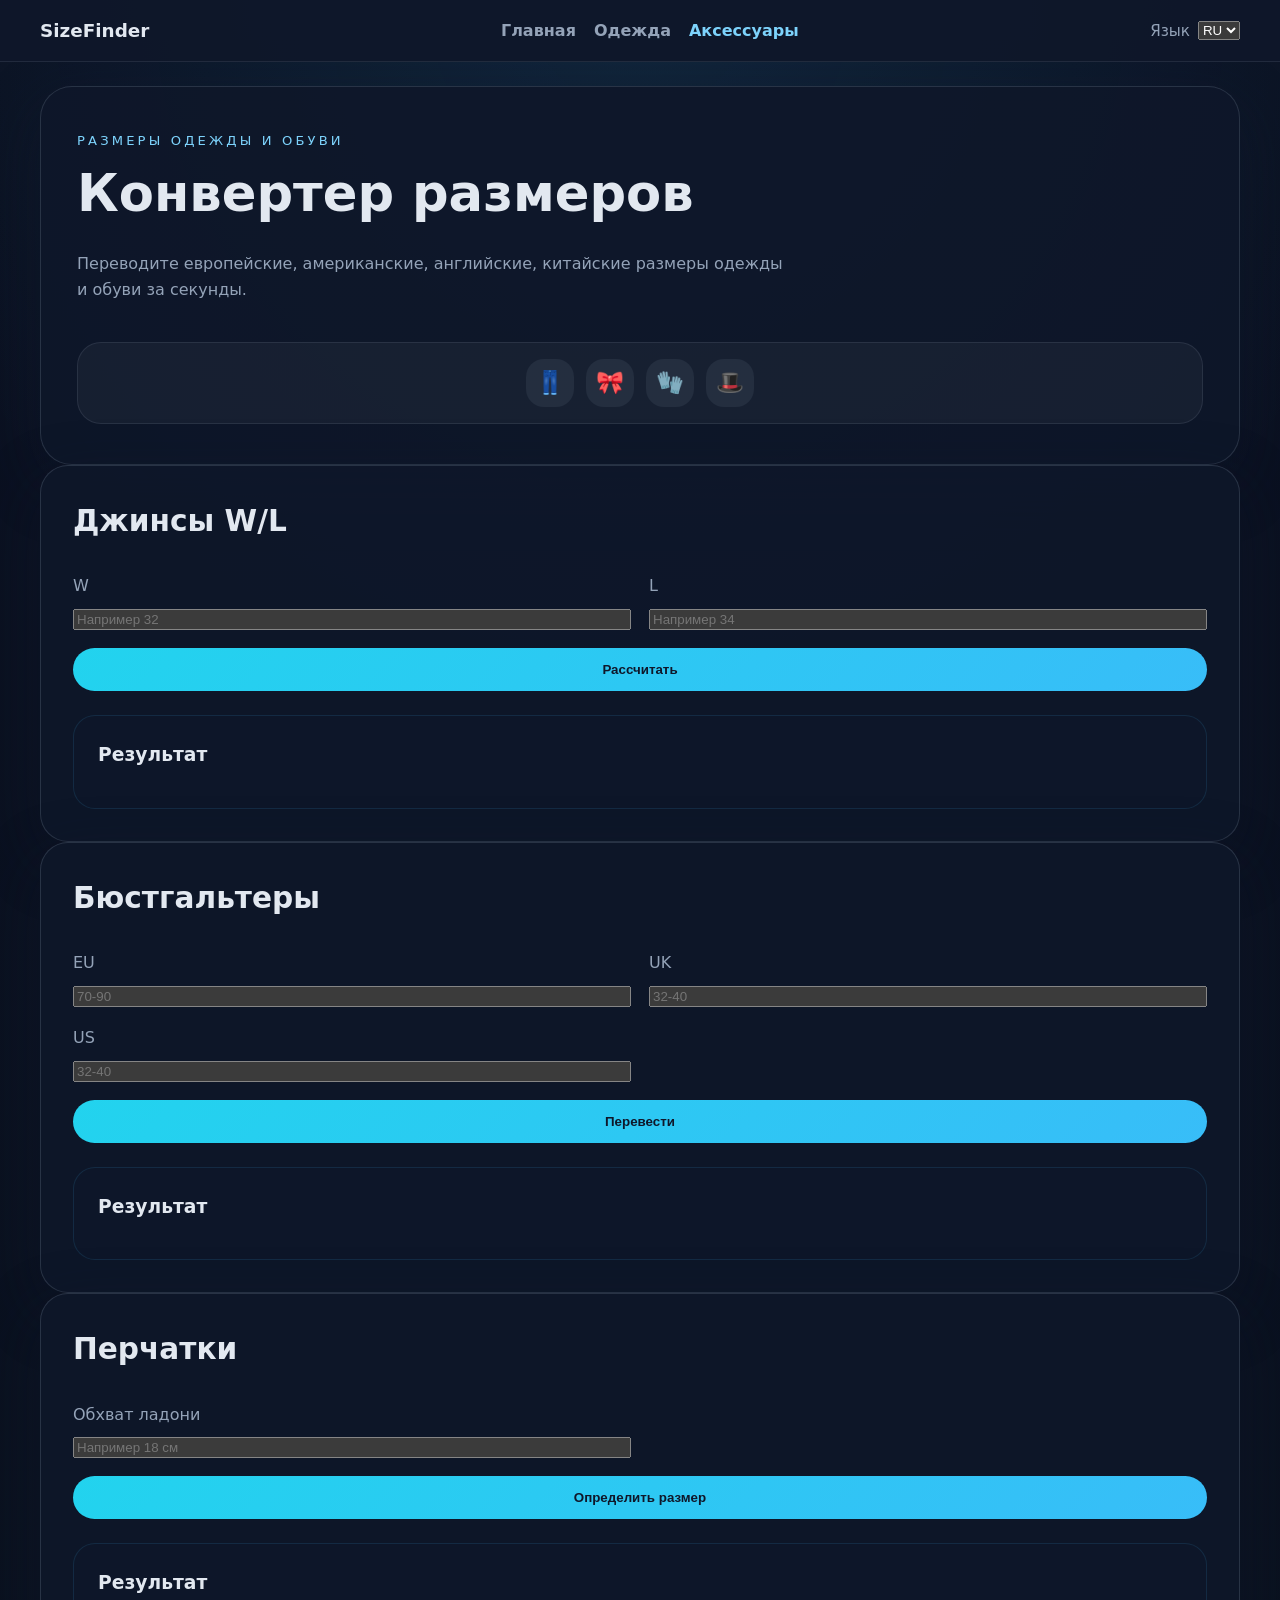
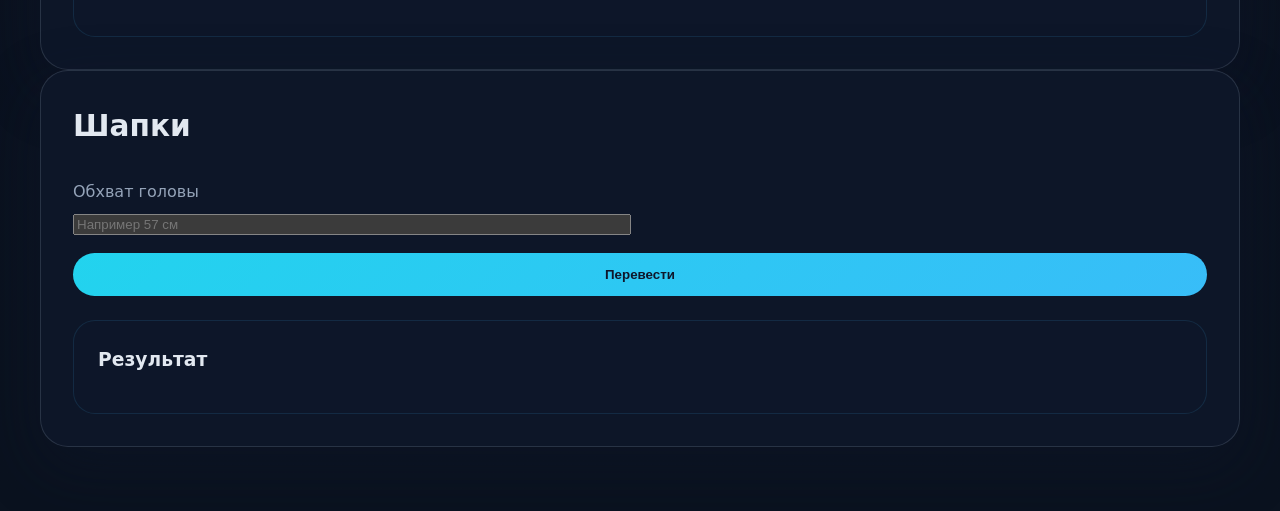
==== accessories.html @ 150a35ba "Initial commit" ====
<!DOCTYPE html>
<html lang="ru" data-page="accessories">
<head>
    <meta charset="UTF-8" />
    <meta name="viewport" content="width=device-width, initial-scale=1.0" />
    <meta name="description" content="Калькулятор размеров аксессуаров: джинсы W/L, бюстгальтеры, перчатки и шапки." />
    <title>SizeFinder — Аксессуары</title>
    <link rel="stylesheet" href="styles.css" />
</head>
<body>
    <header class="site-header">
        <div class="container header-inner">
            <a class="brand" id="brand" href="index.html">SizeFinder</a>
            <nav class="nav-links" id="navLinks">
                <a id="navHome" href="index.html">Главная</a>
                <a id="navClothing" href="clothing.html">Одежда</a>
                <a id="navAccessories" href="accessories.html" class="active">Аксессуары</a>
            </nav>
            <div class="header-actions">
                <label class="language-switcher">
                    <span id="langLabel">Язык</span>
                    <select id="languageSelect">
                        <option value="ru">RU</option>
                        <option value="en">EN</option>
                        <option value="fr">FR</option>
                        <option value="nl">NL</option>
                    </select>
                </label>
                <button class="menu-toggle" id="menuToggle" aria-label="Меню">☰</button>
            </div>
        </div>
    </header>

    <main class="page-shell">
        <section class="hero-banner">
            <div class="hero-copy">
                <span id="heroEyebrow" class="eyebrow">Страница аксессуаров</span>
                <h1 id="heroTitle">Калькулятор аксессуаров</h1>
                <p id="heroDescription">Размеры джинсов, бюстгальтеров, перчаток и шапок в одной удобной форме.</p>
            </div>
            <div class="hero-visual">
                <div class="flag-strip">
                    <span class="country-icon">👖</span>
                    <span class="country-icon">🎀</span>
                    <span class="country-icon">🧤</span>
                    <span class="country-icon">🎩</span>
                </div>
            </div>
        </section>

        <section class="panel section-card">
            <div class="section-header">
                <h2>Джинсы W/L</h2>
            </div>
            <div class="calc-grid">
                <label>
                    <span>W</span>
                    <input id="jeansW" type="text" placeholder="Например 32" />
                </label>
                <label>
                    <span>L</span>
                    <input id="jeansL" type="text" placeholder="Например 34" />
                </label>
                <button id="jeansBtn" class="btn btn-primary btn-full">Рассчитать</button>
            </div>
            <div id="jeansResult" class="result-block hidden">
                <h3>Результат</h3>
                <div id="jeansResultList" class="result-list"></div>
            </div>
        </section>

        <section class="panel section-card">
            <div class="section-header">
                <h2>Бюстгальтеры</h2>
            </div>
            <div class="calc-grid">
                <label>
                    <span>EU</span>
                    <input id="braEU" type="text" placeholder="70-90" />
                </label>
                <label>
                    <span>UK</span>
                    <input id="braUK" type="text" placeholder="32-40" />
                </label>
                <label>
                    <span>US</span>
                    <input id="braUS" type="text" placeholder="32-40" />
                </label>
                <button id="braBtn" class="btn btn-primary btn-full">Перевести</button>
            </div>
            <div id="braResult" class="result-block hidden">
                <h3>Результат</h3>
                <div id="braResultList" class="result-list"></div>
            </div>
        </section>

        <section class="panel section-card">
            <div class="section-header">
                <h2>Перчатки</h2>
            </div>
            <div class="calc-grid">
                <label>
                    <span>Обхват ладони</span>
                    <input id="gloveSize" type="text" placeholder="Например 18 см" />
                </label>
                <button id="gloveBtn" class="btn btn-primary btn-full">Определить размер</button>
            </div>
            <div id="gloveResult" class="result-block hidden">
                <h3>Результат</h3>
                <div id="gloveResultList" class="result-list"></div>
            </div>
        </section>

        <section class="panel section-card">
            <div class="section-header">
                <h2>Шапки</h2>
            </div>
            <div class="calc-grid">
                <label>
                    <span>Обхват головы</span>
                    <input id="hatSize" type="text" placeholder="Например 57 см" />
                </label>
                <button id="hatBtn" class="btn btn-primary btn-full">Перевести</button>
            </div>
            <div id="hatResult" class="result-block hidden">
                <h3>Результат</h3>
                <div id="hatResultList" class="result-list"></div>
            </div>
        </section>
    </main>

    <script src="script.js"></script>
</body>
</html>
---- styles.css ----
:root {
    color-scheme: dark;
    --bg: #0f172a;
    --surface: #141d2f;
    --surface-soft: #1f2a47;
    --text: #e2e8f0;
    --text-muted: #94a3b8;
    --accent: #38bdf8;
    --accent-strong: #7dd3fc;
    --border: rgba(148, 163, 184, 0.2);
    --shadow: 0 20px 60px rgba(15, 23, 42, 0.4);
}

* {
    box-sizing: border-box;
}

html, body {
    margin: 0;
    min-height: 100%;
    font-family: Inter, system-ui, -apple-system, BlinkMacSystemFont, "Segoe UI", sans-serif;
    background: radial-gradient(circle at top, rgba(56, 189, 248, 0.12), transparent 35%),
                linear-gradient(180deg, #0b1122 0%, #0a121f 100%);
    color: var(--text);
}

body {
    line-height: 1.6;
}

img {
    max-width: 100%;
    display: block;
}

.page-shell {
    width: min(1200px, calc(100% - 32px));
    margin: 0 auto;
    padding: 24px 0 64px;
}

.hero-panel {
    display: grid;
    gap: 24px;
    align-items: center;
    padding: 40px 36px;
    border: 1px solid var(--border);
    border-radius: 32px;
    background: rgba(15, 23, 42, 0.92);
    box-shadow: var(--shadow);
}

.hero-banner {
    display: grid;
    gap: 24px;
    padding: 40px 36px;
    border: 1px solid var(--border);
    border-radius: 32px;
    background: rgba(15, 23, 42, 0.92);
    box-shadow: var(--shadow);
}

.hero-banner .hero-copy {
    max-width: 760px;
}

.hero-banner h1 {
    margin: 0;
    font-size: clamp(2rem, 4vw, 3.6rem);
}

.hero-banner p {
    color: var(--text-muted);
    max-width: 720px;
}

.flag-strip {
    display: flex;
    flex-wrap: wrap;
    gap: 12px;
    padding: 16px;
    justify-content: center;
    background: rgba(255, 255, 255, 0.04);
    border-radius: 24px;
    border: 1px solid rgba(148, 163, 184, 0.14);
}

.country-icon {
    display: inline-flex;
    align-items: center;
    justify-content: center;
    width: 48px;
    height: 48px;
    border-radius: 18px;
    background: rgba(148, 163, 184, 0.1);
    font-size: 1.4rem;
}

.calc-grid {
    margin-top: 28px;
    display: grid;
    gap: 18px;
    grid-template-columns: repeat(2, minmax(0, 1fr));
}

.calc-grid label {
    display: grid;
    gap: 10px;
    color: var(--text-muted);
}

.result-block {
    margin-top: 24px;
    padding: 24px;
    border-radius: 22px;
    background: rgba(15, 23, 42, 0.85);
    border: 1px solid rgba(56, 189, 248, 0.12);
}

.result-block h3 {
    margin: 0 0 14px;
}

.result-block .result-list {
    display: grid;
    gap: 10px;
}

.result-block .result-item {
    padding: 14px 18px;
}

.eyebrow {
    text-transform: uppercase;
    letter-spacing: 0.24em;
    color: var(--accent-strong);
    font-size: 0.82rem;
    margin-bottom: 12px;
}

.hero-panel h1 {
    margin: 0;
    font-size: clamp(2.2rem, 3.4vw, 4rem);
    line-height: 1.05;
}

.hero-panel p {
    max-width: 720px;
    color: var(--text-muted);
}

.site-header {
    position: sticky;
    top: 0;
    z-index: 20;
    background: rgba(15, 23, 42, 0.96);
    border-bottom: 1px solid rgba(148, 163, 184, 0.14);
}

.header-inner {
    display: flex;
    align-items: center;
    justify-content: space-between;
    gap: 16px;
    width: min(1200px, calc(100% - 32px));
    margin: 0 auto;
    padding: 16px 0;
}

.brand {
    font-size: 1.15rem;
    font-weight: 700;
    color: var(--text);
    text-decoration: none;
}

.nav-links {
    display: flex;
    gap: 18px;
    flex-wrap: wrap;
}

.nav-links a {
    color: var(--text-muted);
    text-decoration: none;
    font-weight: 600;
}

.nav-links a.active,
.nav-links a:hover {
    color: var(--accent-strong);
}

.header-actions {
    display: flex;
    align-items: center;
    gap: 12px;
}

.language-switcher {
    display: flex;
    align-items: center;
    gap: 8px;
    color: var(--text-muted);
    font-size: 0.95rem;
}

.menu-toggle {
    display: none;
    border: none;
    background: rgba(148, 163, 184, 0.12);
    color: var(--text);
    padding: 10px 14px;
    border-radius: 14px;
    cursor: pointer;
}

.hero-actions {
    display: flex;
    flex-wrap: wrap;
    gap: 12px;
}

.btn {
    display: inline-flex;
    align-items: center;
    justify-content: center;
    border: none;
    padding: 14px 22px;
    border-radius: 999px;
    text-decoration: none;
    font-weight: 600;
    cursor: pointer;
}

.btn-primary {
    background: linear-gradient(135deg, #22d3ee, #38bdf8);
    color: #0f172a;
}

.btn-secondary {
    background: rgba(148, 163, 184, 0.12);
    color: var(--text);
    border: 1px solid rgba(148, 163, 184, 0.2);
}

.main-content {
    display: grid;
    gap: 28px;
    margin-top: 32px;
}

.section-card {
    padding: 32px;
    border-radius: 28px;
    background: rgba(15, 23, 42, 0.92);
    border: 1px solid var(--border);
    box-shadow: var(--shadow);
}

.section-header h2 {
    margin: 0 0 10px;
    font-size: 1.85rem;
}

.section-header p {
    margin: 0;
    color: var(--text-muted);
}

.control-grid {
    margin-top: 28px;
    display: grid;
    gap: 18px;
    grid-template-columns: repeat(2, minmax(0, 1fr));
}

.control-grid label {
    display: grid;
    gap: 10px;
    color: var(--text-muted);
}

.control-grid select,
.control-grid input {
    width: 100%;
    padding: 14px 16px;
    border-radius: 16px;
    border: 1px solid rgba(148, 163, 184, 0.18);
    background: rgba(15, 23, 42, 0.8);
    color: var(--text);
    font-size: 1rem;
}

.control-grid select:focus,
.control-grid input:focus,
.btn:focus {
    outline: 2px solid rgba(56, 189, 248, 0.4);
    outline-offset: 2px;
}

.btn-full {
    grid-column: span 2;
}

.result-card {
    margin-top: 24px;
    padding: 24px;
    border-radius: 22px;
    background: rgba(15, 23, 42, 0.8);
    border: 1px solid rgba(56, 189, 248, 0.15);
}

.result-card.hidden {
    display: none;
}

.result-card h3 {
    margin: 0 0 18px;
    font-size: 1.35rem;
}

.result-list {
    display: grid;
    gap: 10px;
}

.result-item {
    display: grid;
    grid-template-columns: 1fr auto;
    gap: 12px;
    align-items: center;
    padding: 14px 18px;
    border-radius: 18px;
    background: rgba(255, 255, 255, 0.04);
}

.result-item span {
    color: var(--text-muted);
}

.result-note {
    margin-top: 14px;
    color: var(--text-muted);
}

.table-wrapper {
    margin-top: 26px;
}

.table-wrapper h3 {
    margin-bottom: 14px;
}

table {
    width: 100%;
    border-collapse: collapse;
    background: rgba(255, 255, 255, 0.04);
    border-radius: 20px;
    overflow: hidden;
}

th, td {
    padding: 14px 16px;
    text-align: left;
    border-bottom: 1px solid rgba(148, 163, 184, 0.12);
    font-size: 0.95rem;
}

th {
    color: var(--accent-strong);
    background: rgba(15, 23, 42, 0.96);
}

tbody tr:last-child td {
    border-bottom: none;
}

@media (max-width: 980px) {
    .hero-panel,
    .section-card,
    .page-shell {
        padding-left: 18px;
        padding-right: 18px;
    }

    .control-grid {
        grid-template-columns: 1fr;
    }

    .btn-full {
        grid-column: auto;
    }
}

@media (max-width: 820px) {
    .header-inner {
        flex-wrap: wrap;
        justify-content: space-between;
    }

    .nav-links {
        width: 100%;
        justify-content: center;
    }

    .hero-actions,
    .header-actions {
        width: 100%;
        justify-content: center;
    }
}

@media (max-width: 720px) {
    .menu-toggle {
        display: inline-flex;
    }

    .nav-links {
        display: none;
        flex-direction: column;
        gap: 12px;
        width: 100%;
        margin-top: 12px;
        background: rgba(15, 23, 42, 0.96);
        padding: 16px;
        border-radius: 20px;
        border: 1px solid rgba(148, 163, 184, 0.16);
    }

    .nav-links.open {
        display: flex;
    }
}

@media (max-width: 560px) {
    .hero-panel,
    .section-card,
    .page-shell {
        padding-left: 14px;
        padding-right: 14px;
    }

    .hero-panel,
    .section-card {
        padding: 24px;
    }
}
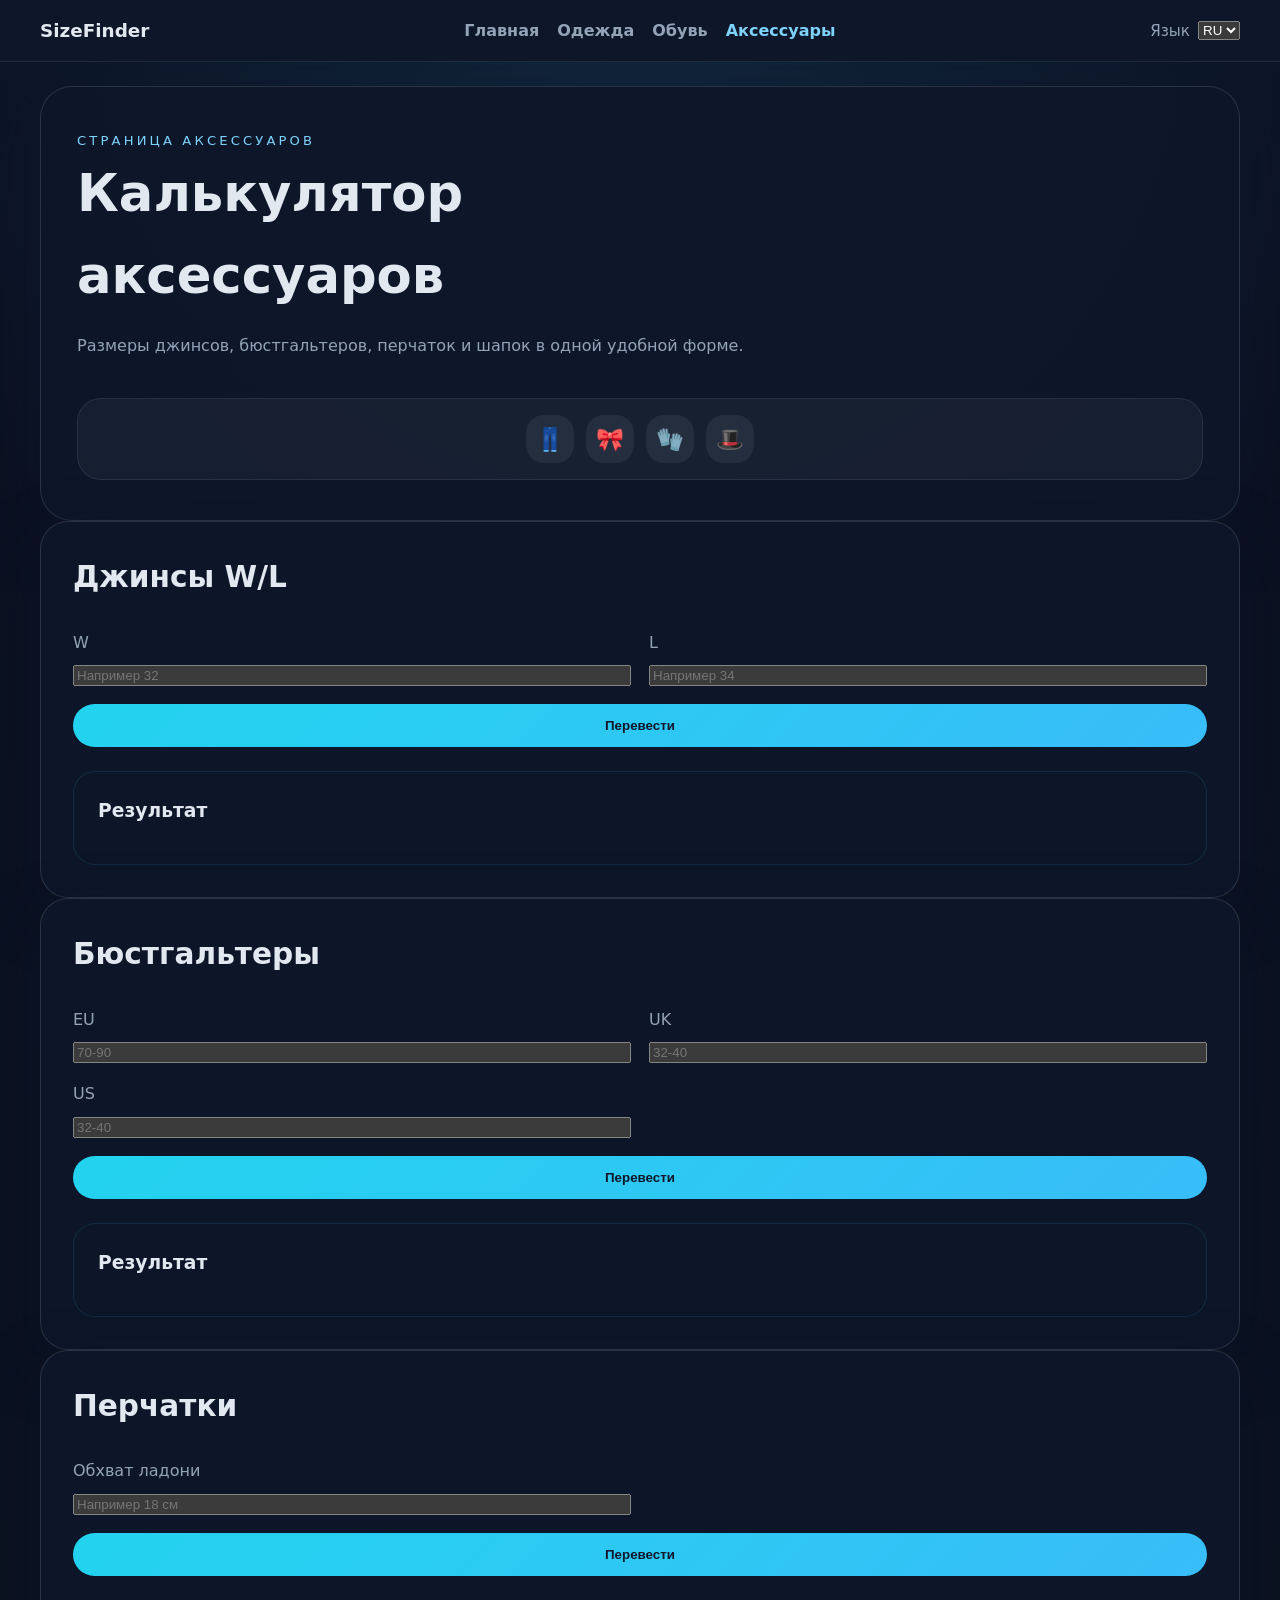
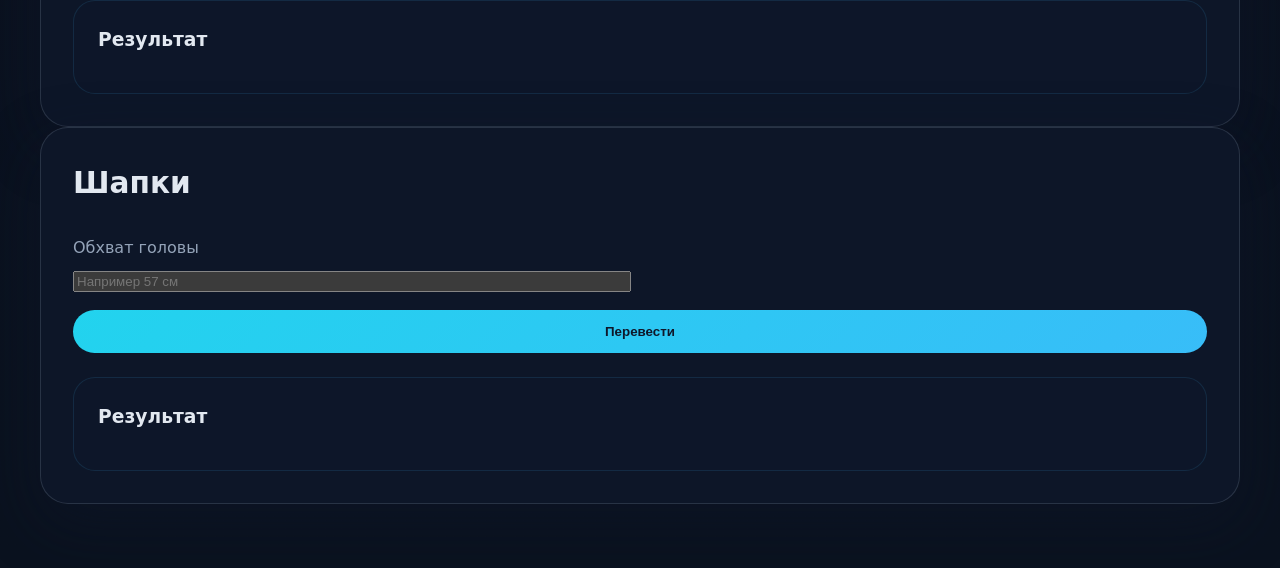
==== commit f96d53e6: "Update website" ====
--- a/accessories.html
+++ b/accessories.html
@@ -14,6 +14,7 @@
             <nav class="nav-links" id="navLinks">
                 <a id="navHome" href="index.html">Главная</a>
                 <a id="navClothing" href="clothing.html">Одежда</a>
+                <a id="navShoes" href="shoes.html">Обувь</a>
                 <a id="navAccessories" href="accessories.html" class="active">Аксессуары</a>
             </nav>
             <div class="header-actions">
@@ -34,9 +35,9 @@
     <main class="page-shell">
         <section class="hero-banner">
             <div class="hero-copy">
-                <span id="heroEyebrow" class="eyebrow">Страница аксессуаров</span>
-                <h1 id="heroTitle">Калькулятор аксессуаров</h1>
-                <p id="heroDescription">Размеры джинсов, бюстгальтеров, перчаток и шапок в одной удобной форме.</p>
+                <span id="heroEyebrow" class="eyebrow" data-translate="accessoriesPageEyebrow">Страница аксессуаров</span>
+                <h1 id="heroTitle" data-translate="accessoriesPageTitle">Калькулятор аксессуаров</h1>
+                <p id="heroDescription" data-translate="accessoriesPageDesc">Размеры джинсов, бюстгальтеров, перчаток и шапок в одной удобной форме.</p>
             </div>
             <div class="hero-visual">
                 <div class="flag-strip">
@@ -50,7 +51,7 @@
 
         <section class="panel section-card">
             <div class="section-header">
-                <h2>Джинсы W/L</h2>
+                <h2 id="jeansTitle" data-translate="jeansTitle">Джинсы W/L</h2>
             </div>
             <div class="calc-grid">
                 <label>
@@ -61,17 +62,17 @@
                     <span>L</span>
                     <input id="jeansL" type="text" placeholder="Например 34" />
                 </label>
-                <button id="jeansBtn" class="btn btn-primary btn-full">Рассчитать</button>
+                <button id="jeansBtn" class="btn btn-primary btn-full" data-translate="convertBtn">Рассчитать</button>
             </div>
             <div id="jeansResult" class="result-block hidden">
-                <h3>Результат</h3>
+                <h3 id="jeansResultTitle" data-translate="resultTitle">Результат</h3>
                 <div id="jeansResultList" class="result-list"></div>
             </div>
         </section>
 
         <section class="panel section-card">
             <div class="section-header">
-                <h2>Бюстгальтеры</h2>
+                <h2 id="braTitle" data-translate="braTitle">Бюстгальтеры</h2>
             </div>
             <div class="calc-grid">
                 <label>
@@ -86,44 +87,44 @@
                     <span>US</span>
                     <input id="braUS" type="text" placeholder="32-40" />
                 </label>
-                <button id="braBtn" class="btn btn-primary btn-full">Перевести</button>
+                <button id="braBtn" class="btn btn-primary btn-full" data-translate="convertBtn">Перевести</button>
             </div>
             <div id="braResult" class="result-block hidden">
-                <h3>Результат</h3>
+                <h3 id="braResultTitle" data-translate="resultTitle">Результат</h3>
                 <div id="braResultList" class="result-list"></div>
             </div>
         </section>
 
         <section class="panel section-card">
             <div class="section-header">
-                <h2>Перчатки</h2>
+                <h2 id="glovesTitle" data-translate="glovesTitle">Перчатки</h2>
             </div>
             <div class="calc-grid">
                 <label>
-                    <span>Обхват ладони</span>
+                    <span id="gloveSizeLabel" data-translate="gloveSizeLabel">Обхват ладони</span>
                     <input id="gloveSize" type="text" placeholder="Например 18 см" />
                 </label>
-                <button id="gloveBtn" class="btn btn-primary btn-full">Определить размер</button>
+                <button id="gloveBtn" class="btn btn-primary btn-full" data-translate="convertBtn">Определить размер</button>
             </div>
             <div id="gloveResult" class="result-block hidden">
-                <h3>Результат</h3>
+                <h3 id="gloveResultTitle" data-translate="resultTitle">Результат</h3>
                 <div id="gloveResultList" class="result-list"></div>
             </div>
         </section>
 
         <section class="panel section-card">
             <div class="section-header">
-                <h2>Шапки</h2>
+                <h2 id="hatsTitle" data-translate="hatsTitle">Шапки</h2>
             </div>
             <div class="calc-grid">
                 <label>
-                    <span>Обхват головы</span>
+                    <span id="hatSizeLabel" data-translate="hatSizeLabel">Обхват головы</span>
                     <input id="hatSize" type="text" placeholder="Например 57 см" />
                 </label>
-                <button id="hatBtn" class="btn btn-primary btn-full">Перевести</button>
+                <button id="hatBtn" class="btn btn-primary btn-full" data-translate="convertBtn">Перевести</button>
             </div>
             <div id="hatResult" class="result-block hidden">
-                <h3>Результат</h3>
+                <h3 id="hatResultTitle" data-translate="resultTitle">Результат</h3>
                 <div id="hatResultList" class="result-list"></div>
             </div>
         </section>
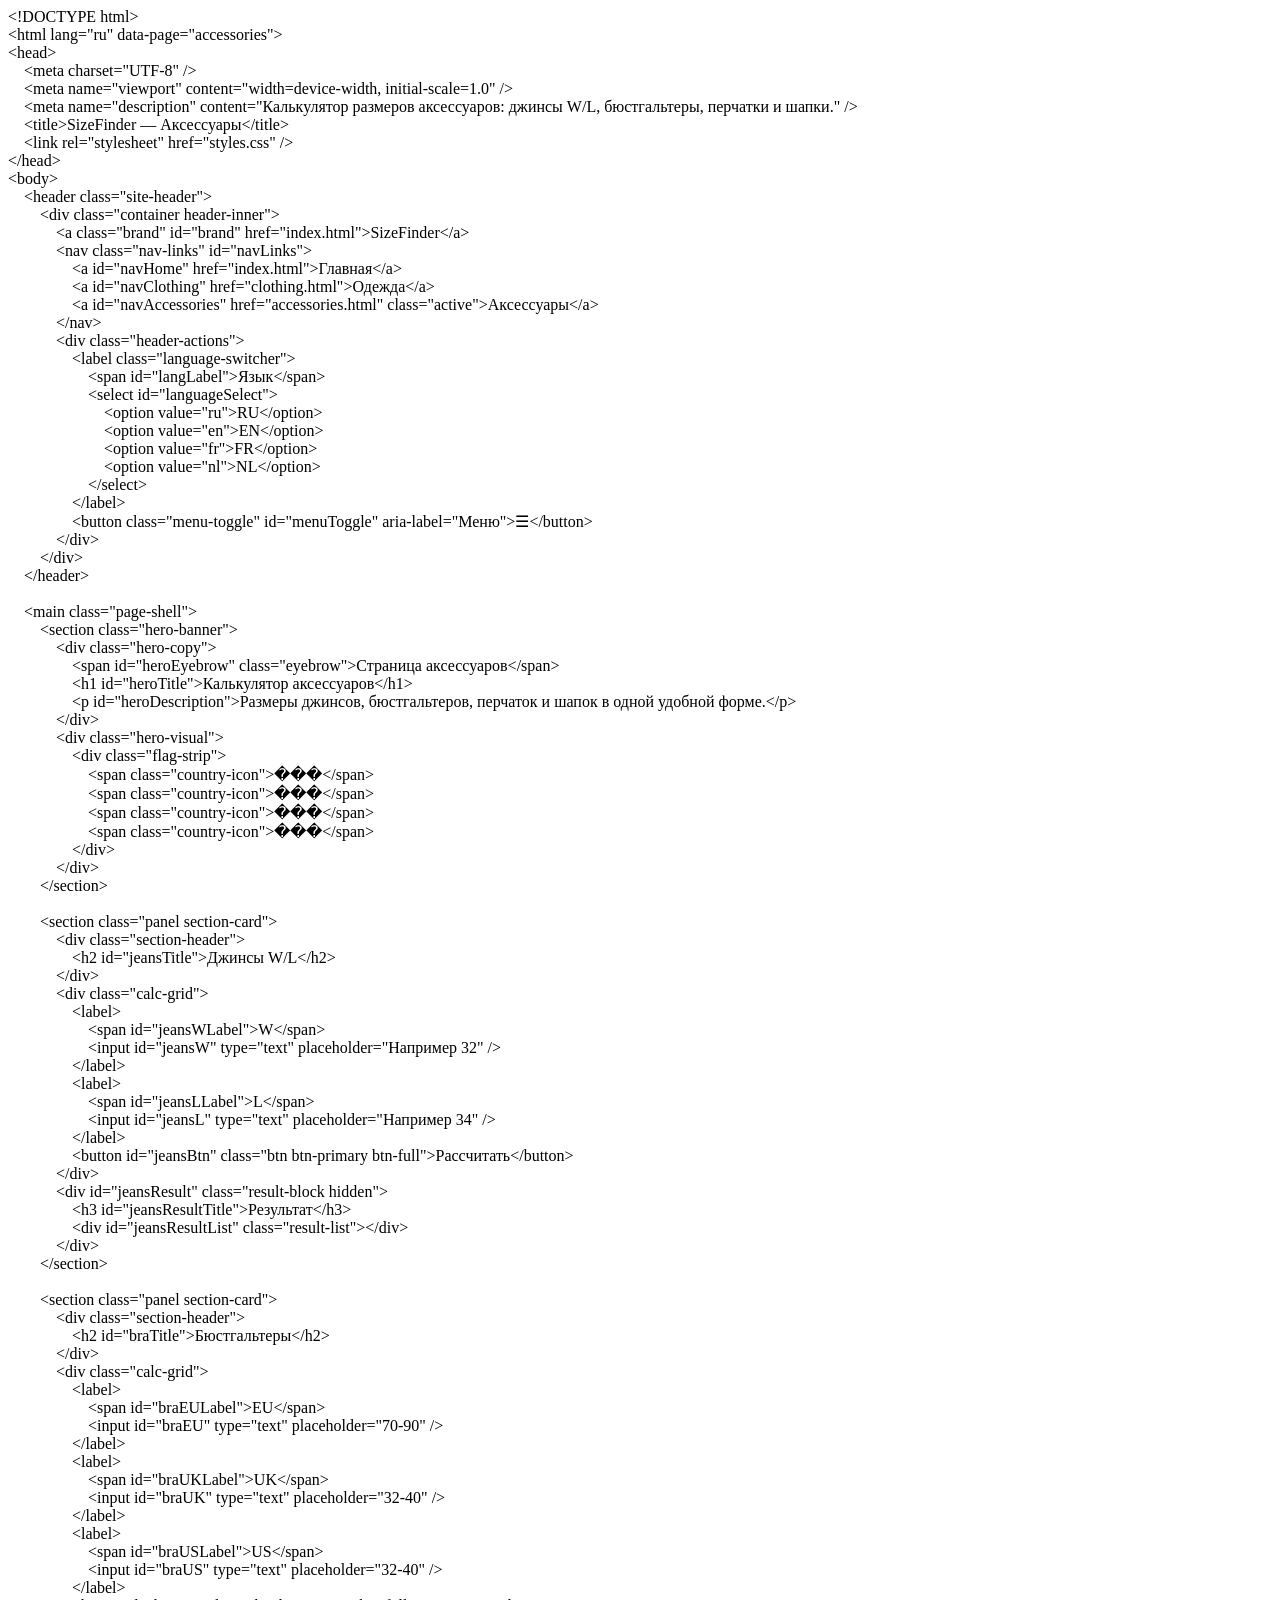
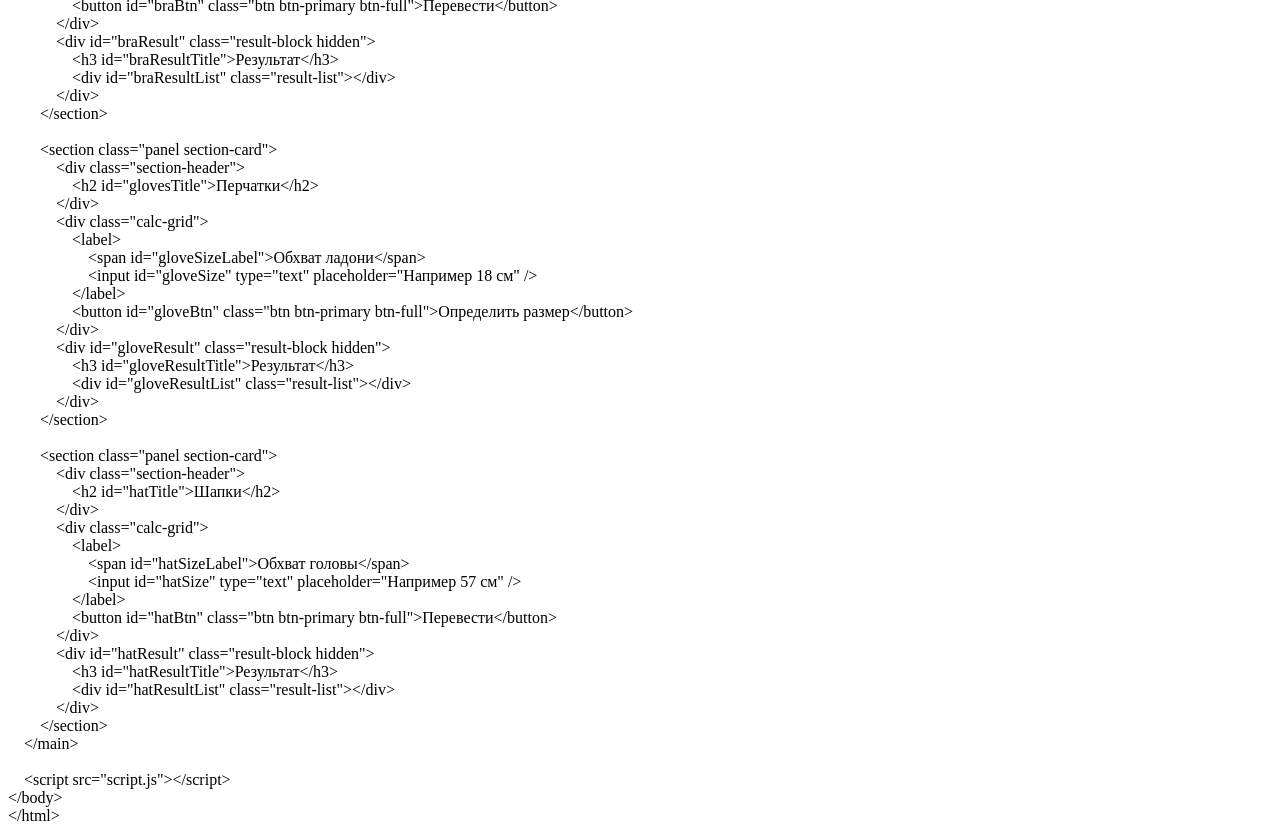
==== commit ebf601e2: "Update website" ====
--- a/accessories.html
+++ b/accessories.html
@@ -1,135 +1,1042 @@
-<!DOCTYPE html>
-<html lang="ru" data-page="accessories">
-<head>
-    <meta charset="UTF-8" />
-    <meta name="viewport" content="width=device-width, initial-scale=1.0" />
-    <meta name="description" content="Калькулятор размеров аксессуаров: джинсы W/L, бюстгальтеры, перчатки и шапки." />
-    <title>SizeFinder — Аксессуары</title>
-    <link rel="stylesheet" href="styles.css" />
-</head>
-<body>
-    <header class="site-header">
-        <div class="container header-inner">
-            <a class="brand" id="brand" href="index.html">SizeFinder</a>
-            <nav class="nav-links" id="navLinks">
-                <a id="navHome" href="index.html">Главная</a>
-                <a id="navClothing" href="clothing.html">Одежда</a>
-                <a id="navShoes" href="shoes.html">Обувь</a>
-                <a id="navAccessories" href="accessories.html" class="active">Аксессуары</a>
-            </nav>
-            <div class="header-actions">
-                <label class="language-switcher">
-                    <span id="langLabel">Язык</span>
-                    <select id="languageSelect">
-                        <option value="ru">RU</option>
-                        <option value="en">EN</option>
-                        <option value="fr">FR</option>
-                        <option value="nl">NL</option>
-                    </select>
-                </label>
-                <button class="menu-toggle" id="menuToggle" aria-label="Меню">☰</button>
-            </div>
-        </div>
-    </header>
-
-    <main class="page-shell">
-        <section class="hero-banner">
-            <div class="hero-copy">
-                <span id="heroEyebrow" class="eyebrow" data-translate="accessoriesPageEyebrow">Страница аксессуаров</span>
-                <h1 id="heroTitle" data-translate="accessoriesPageTitle">Калькулятор аксессуаров</h1>
-                <p id="heroDescription" data-translate="accessoriesPageDesc">Размеры джинсов, бюстгальтеров, перчаток и шапок в одной удобной форме.</p>
-            </div>
-            <div class="hero-visual">
-                <div class="flag-strip">
-                    <span class="country-icon">👖</span>
-                    <span class="country-icon">🎀</span>
-                    <span class="country-icon">🧤</span>
-                    <span class="country-icon">🎩</span>
-                </div>
-            </div>
-        </section>
-
-        <section class="panel section-card">
-            <div class="section-header">
-                <h2 id="jeansTitle" data-translate="jeansTitle">Джинсы W/L</h2>
-            </div>
-            <div class="calc-grid">
-                <label>
-                    <span>W</span>
-                    <input id="jeansW" type="text" placeholder="Например 32" />
-                </label>
-                <label>
-                    <span>L</span>
-                    <input id="jeansL" type="text" placeholder="Например 34" />
-                </label>
-                <button id="jeansBtn" class="btn btn-primary btn-full" data-translate="convertBtn">Рассчитать</button>
-            </div>
-            <div id="jeansResult" class="result-block hidden">
-                <h3 id="jeansResultTitle" data-translate="resultTitle">Результат</h3>
-                <div id="jeansResultList" class="result-list"></div>
-            </div>
-        </section>
-
-        <section class="panel section-card">
-            <div class="section-header">
-                <h2 id="braTitle" data-translate="braTitle">Бюстгальтеры</h2>
-            </div>
-            <div class="calc-grid">
-                <label>
-                    <span>EU</span>
-                    <input id="braEU" type="text" placeholder="70-90" />
-                </label>
-                <label>
-                    <span>UK</span>
-                    <input id="braUK" type="text" placeholder="32-40" />
-                </label>
-                <label>
-                    <span>US</span>
-                    <input id="braUS" type="text" placeholder="32-40" />
-                </label>
-                <button id="braBtn" class="btn btn-primary btn-full" data-translate="convertBtn">Перевести</button>
-            </div>
-            <div id="braResult" class="result-block hidden">
-                <h3 id="braResultTitle" data-translate="resultTitle">Результат</h3>
-                <div id="braResultList" class="result-list"></div>
-            </div>
-        </section>
-
-        <section class="panel section-card">
-            <div class="section-header">
-                <h2 id="glovesTitle" data-translate="glovesTitle">Перчатки</h2>
-            </div>
-            <div class="calc-grid">
-                <label>
-                    <span id="gloveSizeLabel" data-translate="gloveSizeLabel">Обхват ладони</span>
-                    <input id="gloveSize" type="text" placeholder="Например 18 см" />
-                </label>
-                <button id="gloveBtn" class="btn btn-primary btn-full" data-translate="convertBtn">Определить размер</button>
-            </div>
-            <div id="gloveResult" class="result-block hidden">
-                <h3 id="gloveResultTitle" data-translate="resultTitle">Результат</h3>
-                <div id="gloveResultList" class="result-list"></div>
-            </div>
-        </section>
-
-        <section class="panel section-card">
-            <div class="section-header">
-                <h2 id="hatsTitle" data-translate="hatsTitle">Шапки</h2>
-            </div>
-            <div class="calc-grid">
-                <label>
-                    <span id="hatSizeLabel" data-translate="hatSizeLabel">Обхват головы</span>
-                    <input id="hatSize" type="text" placeholder="Например 57 см" />
-                </label>
-                <button id="hatBtn" class="btn btn-primary btn-full" data-translate="convertBtn">Перевести</button>
-            </div>
-            <div id="hatResult" class="result-block hidden">
-                <h3 id="hatResultTitle" data-translate="resultTitle">Результат</h3>
-                <div id="hatResultList" class="result-list"></div>
-            </div>
-        </section>
-    </main>
-
-    <script src="script.js"></script>
-</body>
-</html>
+<html xmlns:o="urn:schemas-microsoft-com:office:office" xmlns:w="urn:schemas-microsoft-com:office:word" xmlns:dt="uuid:C2F41010-65B3-11d1-A29F-00AA00C14882" xmlns="http://www.w3.org/TR/REC-html40"><head><meta http-equiv=Content-Type  content="text/html; charset=utf-8" ><meta name=ProgId  content=Word.Document ><meta name=Generator  content="Microsoft Word 14" ><meta name=Originator  content="Microsoft Word 14" ><title></title><!--[if gte mso 9]><xml><o:DocumentProperties><o:Author>max</o:Author><o:LastAuthor>max</o:LastAuthor><o:Revision>1</o:Revision><o:Pages>1</o:Pages><o:Lines>1</o:Lines><o:Paragraphs>1</o:Paragraphs></o:DocumentProperties><o:CustomDocumentProperties><o:KSOProductBuildVer dt:dt="string" >1033-11.1.0.11723</o:KSOProductBuildVer></o:CustomDocumentProperties></xml><![endif]--><!--[if gte mso 9]><xml><o:OfficeDocumentSettings></o:OfficeDocumentSettings></xml><![endif]--><!--[if gte mso 9]><xml><w:WordDocument><w:BrowserLevel>MicrosoftInternetExplorer4</w:BrowserLevel><w:DisplayHorizontalDrawingGridEvery>0</w:DisplayHorizontalDrawingGridEvery><w:DisplayVerticalDrawingGridEvery>2</w:DisplayVerticalDrawingGridEvery><w:DocumentKind>DocumentNotSpecified</w:DocumentKind><w:DrawingGridVerticalSpacing>7.8 磅</w:DrawingGridVerticalSpacing><w:View>Web</w:View><w:Compatibility></w:Compatibility><w:Zoom>0</w:Zoom></w:WordDocument></xml><![endif]--><!--[if gte mso 9]><xml><w:LatentStyles DefLockedState="false"  DefUnhideWhenUsed="true"  DefSemiHidden="true"  DefQFormat="false"  DefPriority="99"  LatentStyleCount="260" >
+<w:LsdException Locked="false"  Priority="0"  SemiHidden="false"  UnhideWhenUsed="false"  QFormat="true"  Name="Normal" ></w:LsdException>
+<w:LsdException Locked="false"  Priority="0"  SemiHidden="false"  UnhideWhenUsed="false"  QFormat="true"  Name="heading 1" ></w:LsdException>
+<w:LsdException Locked="false"  Priority="0"  SemiHidden="false"  QFormat="true"  Name="heading 2" ></w:LsdException>
+<w:LsdException Locked="false"  Priority="0"  SemiHidden="false"  QFormat="true"  Name="heading 3" ></w:LsdException>
+<w:LsdException Locked="false"  Priority="0"  SemiHidden="false"  QFormat="true"  Name="heading 4" ></w:LsdException>
+<w:LsdException Locked="false"  Priority="0"  SemiHidden="false"  QFormat="true"  Name="heading 5" ></w:LsdException>
+<w:LsdException Locked="false"  Priority="0"  SemiHidden="false"  QFormat="true"  Name="heading 6" ></w:LsdException>
+<w:LsdException Locked="false"  Priority="0"  SemiHidden="false"  QFormat="true"  Name="heading 7" ></w:LsdException>
+<w:LsdException Locked="false"  Priority="0"  SemiHidden="false"  QFormat="true"  Name="heading 8" ></w:LsdException>
+<w:LsdException Locked="false"  Priority="0"  SemiHidden="false"  QFormat="true"  Name="heading 9" ></w:LsdException>
+<w:LsdException Locked="false"  Priority="0"  SemiHidden="false"  UnhideWhenUsed="false"  Name="index 1" ></w:LsdException>
+<w:LsdException Locked="false"  Priority="0"  SemiHidden="false"  UnhideWhenUsed="false"  Name="index 2" ></w:LsdException>
+<w:LsdException Locked="false"  Priority="0"  SemiHidden="false"  UnhideWhenUsed="false"  Name="index 3" ></w:LsdException>
+<w:LsdException Locked="false"  Priority="0"  SemiHidden="false"  UnhideWhenUsed="false"  Name="index 4" ></w:LsdException>
+<w:LsdException Locked="false"  Priority="0"  SemiHidden="false"  UnhideWhenUsed="false"  Name="index 5" ></w:LsdException>
+<w:LsdException Locked="false"  Priority="0"  SemiHidden="false"  UnhideWhenUsed="false"  Name="index 6" ></w:LsdException>
+<w:LsdException Locked="false"  Priority="0"  SemiHidden="false"  UnhideWhenUsed="false"  Name="index 7" ></w:LsdException>
+<w:LsdException Locked="false"  Priority="0"  SemiHidden="false"  UnhideWhenUsed="false"  Name="index 8" ></w:LsdException>
+<w:LsdException Locked="false"  Priority="0"  SemiHidden="false"  UnhideWhenUsed="false"  Name="index 9" ></w:LsdException>
+<w:LsdException Locked="false"  Priority="0"  SemiHidden="false"  UnhideWhenUsed="false"  Name="toc 1" ></w:LsdException>
+<w:LsdException Locked="false"  Priority="0"  SemiHidden="false"  UnhideWhenUsed="false"  Name="toc 2" ></w:LsdException>
+<w:LsdException Locked="false"  Priority="0"  SemiHidden="false"  UnhideWhenUsed="false"  Name="toc 3" ></w:LsdException>
+<w:LsdException Locked="false"  Priority="0"  SemiHidden="false"  UnhideWhenUsed="false"  Name="toc 4" ></w:LsdException>
+<w:LsdException Locked="false"  Priority="0"  SemiHidden="false"  UnhideWhenUsed="false"  Name="toc 5" ></w:LsdException>
+<w:LsdException Locked="false"  Priority="0"  SemiHidden="false"  UnhideWhenUsed="false"  Name="toc 6" ></w:LsdException>
+<w:LsdException Locked="false"  Priority="0"  SemiHidden="false"  UnhideWhenUsed="false"  Name="toc 7" ></w:LsdException>
+<w:LsdException Locked="false"  Priority="0"  SemiHidden="false"  UnhideWhenUsed="false"  Name="toc 8" ></w:LsdException>
+<w:LsdException Locked="false"  Priority="0"  SemiHidden="false"  UnhideWhenUsed="false"  Name="toc 9" ></w:LsdException>
+<w:LsdException Locked="false"  Priority="0"  SemiHidden="false"  UnhideWhenUsed="false"  Name="Normal Indent" ></w:LsdException>
+<w:LsdException Locked="false"  Priority="0"  SemiHidden="false"  UnhideWhenUsed="false"  Name="footnote text" ></w:LsdException>
+<w:LsdException Locked="false"  Priority="0"  SemiHidden="false"  UnhideWhenUsed="false"  Name="annotation text" ></w:LsdException>
+<w:LsdException Locked="false"  Priority="0"  SemiHidden="false"  UnhideWhenUsed="false"  Name="header" ></w:LsdException>
+<w:LsdException Locked="false"  Priority="0"  SemiHidden="false"  UnhideWhenUsed="false"  Name="footer" ></w:LsdException>
+<w:LsdException Locked="false"  Priority="0"  SemiHidden="false"  UnhideWhenUsed="false"  Name="index heading" ></w:LsdException>
+<w:LsdException Locked="false"  Priority="0"  SemiHidden="false"  QFormat="true"  Name="caption" ></w:LsdException>
+<w:LsdException Locked="false"  Priority="0"  SemiHidden="false"  UnhideWhenUsed="false"  Name="table of figures" ></w:LsdException>
+<w:LsdException Locked="false"  Priority="0"  SemiHidden="false"  UnhideWhenUsed="false"  Name="envelope address" ></w:LsdException>
+<w:LsdException Locked="false"  Priority="0"  SemiHidden="false"  UnhideWhenUsed="false"  Name="envelope return" ></w:LsdException>
+<w:LsdException Locked="false"  Priority="0"  SemiHidden="false"  UnhideWhenUsed="false"  Name="footnote reference" ></w:LsdException>
+<w:LsdException Locked="false"  Priority="0"  SemiHidden="false"  UnhideWhenUsed="false"  Name="annotation reference" ></w:LsdException>
+<w:LsdException Locked="false"  Priority="0"  SemiHidden="false"  UnhideWhenUsed="false"  Name="line number" ></w:LsdException>
+<w:LsdException Locked="false"  Priority="0"  SemiHidden="false"  UnhideWhenUsed="false"  Name="page number" ></w:LsdException>
+<w:LsdException Locked="false"  Priority="0"  SemiHidden="false"  UnhideWhenUsed="false"  Name="endnote reference" ></w:LsdException>
+<w:LsdException Locked="false"  Priority="0"  SemiHidden="false"  UnhideWhenUsed="false"  Name="endnote text" ></w:LsdException>
+<w:LsdException Locked="false"  Priority="0"  SemiHidden="false"  UnhideWhenUsed="false"  Name="table of authorities" ></w:LsdException>
+<w:LsdException Locked="false"  Priority="0"  SemiHidden="false"  UnhideWhenUsed="false"  Name="macro" ></w:LsdException>
+<w:LsdException Locked="false"  Priority="0"  SemiHidden="false"  UnhideWhenUsed="false"  Name="toa heading" ></w:LsdException>
+<w:LsdException Locked="false"  Priority="0"  SemiHidden="false"  UnhideWhenUsed="false"  Name="List" ></w:LsdException>
+<w:LsdException Locked="false"  Priority="0"  SemiHidden="false"  UnhideWhenUsed="false"  Name="List Bullet" ></w:LsdException>
+<w:LsdException Locked="false"  Priority="0"  SemiHidden="false"  UnhideWhenUsed="false"  Name="List Number" ></w:LsdException>
+<w:LsdException Locked="false"  Priority="0"  SemiHidden="false"  UnhideWhenUsed="false"  Name="List 2" ></w:LsdException>
+<w:LsdException Locked="false"  Priority="0"  SemiHidden="false"  UnhideWhenUsed="false"  Name="List 3" ></w:LsdException>
+<w:LsdException Locked="false"  Priority="0"  SemiHidden="false"  UnhideWhenUsed="false"  Name="List 4" ></w:LsdException>
+<w:LsdException Locked="false"  Priority="0"  SemiHidden="false"  UnhideWhenUsed="false"  Name="List 5" ></w:LsdException>
+<w:LsdException Locked="false"  Priority="0"  SemiHidden="false"  UnhideWhenUsed="false"  Name="List Bullet 2" ></w:LsdException>
+<w:LsdException Locked="false"  Priority="0"  SemiHidden="false"  UnhideWhenUsed="false"  Name="List Bullet 3" ></w:LsdException>
+<w:LsdException Locked="false"  Priority="0"  SemiHidden="false"  UnhideWhenUsed="false"  Name="List Bullet 4" ></w:LsdException>
+<w:LsdException Locked="false"  Priority="0"  SemiHidden="false"  UnhideWhenUsed="false"  Name="List Bullet 5" ></w:LsdException>
+<w:LsdException Locked="false"  Priority="0"  SemiHidden="false"  UnhideWhenUsed="false"  Name="List Number 2" ></w:LsdException>
+<w:LsdException Locked="false"  Priority="0"  SemiHidden="false"  UnhideWhenUsed="false"  Name="List Number 3" ></w:LsdException>
+<w:LsdException Locked="false"  Priority="0"  SemiHidden="false"  UnhideWhenUsed="false"  Name="List Number 4" ></w:LsdException>
+<w:LsdException Locked="false"  Priority="0"  SemiHidden="false"  UnhideWhenUsed="false"  Name="List Number 5" ></w:LsdException>
+<w:LsdException Locked="false"  Priority="0"  SemiHidden="false"  UnhideWhenUsed="false"  QFormat="true"  Name="Title" ></w:LsdException>
+<w:LsdException Locked="false"  Priority="0"  SemiHidden="false"  UnhideWhenUsed="false"  Name="Closing" ></w:LsdException>
+<w:LsdException Locked="false"  Priority="0"  SemiHidden="false"  UnhideWhenUsed="false"  Name="Signature" ></w:LsdException>
+<w:LsdException Locked="false"  Priority="0"  UnhideWhenUsed="false"  Name="Default Paragraph Font" ></w:LsdException>
+<w:LsdException Locked="false"  Priority="0"  SemiHidden="false"  UnhideWhenUsed="false"  Name="Body Text" ></w:LsdException>
+<w:LsdException Locked="false"  Priority="0"  SemiHidden="false"  UnhideWhenUsed="false"  Name="Body Text Indent" ></w:LsdException>
+<w:LsdException Locked="false"  Priority="0"  SemiHidden="false"  UnhideWhenUsed="false"  Name="List Continue" ></w:LsdException>
+<w:LsdException Locked="false"  Priority="0"  SemiHidden="false"  UnhideWhenUsed="false"  Name="List Continue 2" ></w:LsdException>
+<w:LsdException Locked="false"  Priority="0"  SemiHidden="false"  UnhideWhenUsed="false"  Name="List Continue 3" ></w:LsdException>
+<w:LsdException Locked="false"  Priority="0"  SemiHidden="false"  UnhideWhenUsed="false"  Name="List Continue 4" ></w:LsdException>
+<w:LsdException Locked="false"  Priority="0"  SemiHidden="false"  UnhideWhenUsed="false"  Name="List Continue 5" ></w:LsdException>
+<w:LsdException Locked="false"  Priority="0"  SemiHidden="false"  UnhideWhenUsed="false"  Name="Message Header" ></w:LsdException>
+<w:LsdException Locked="false"  Priority="0"  SemiHidden="false"  UnhideWhenUsed="false"  QFormat="true"  Name="Subtitle" ></w:LsdException>
+<w:LsdException Locked="false"  Priority="0"  SemiHidden="false"  UnhideWhenUsed="false"  Name="Salutation" ></w:LsdException>
+<w:LsdException Locked="false"  Priority="0"  SemiHidden="false"  UnhideWhenUsed="false"  Name="Date" ></w:LsdException>
+<w:LsdException Locked="false"  Priority="0"  SemiHidden="false"  UnhideWhenUsed="false"  Name="Body Text First Indent" ></w:LsdException>
+<w:LsdException Locked="false"  Priority="0"  SemiHidden="false"  UnhideWhenUsed="false"  Name="Body Text First Indent 2" ></w:LsdException>
+<w:LsdException Locked="false"  Priority="0"  SemiHidden="false"  UnhideWhenUsed="false"  Name="Note Heading" ></w:LsdException>
+<w:LsdException Locked="false"  Priority="0"  SemiHidden="false"  UnhideWhenUsed="false"  Name="Body Text 2" ></w:LsdException>
+<w:LsdException Locked="false"  Priority="0"  SemiHidden="false"  UnhideWhenUsed="false"  Name="Body Text 3" ></w:LsdException>
+<w:LsdException Locked="false"  Priority="0"  SemiHidden="false"  UnhideWhenUsed="false"  Name="Body Text Indent 2" ></w:LsdException>
+<w:LsdException Locked="false"  Priority="0"  SemiHidden="false"  UnhideWhenUsed="false"  Name="Body Text Indent 3" ></w:LsdException>
+<w:LsdException Locked="false"  Priority="0"  SemiHidden="false"  UnhideWhenUsed="false"  Name="Block Text" ></w:LsdException>
+<w:LsdException Locked="false"  Priority="0"  SemiHidden="false"  UnhideWhenUsed="false"  Name="Hyperlink" ></w:LsdException>
+<w:LsdException Locked="false"  Priority="0"  SemiHidden="false"  UnhideWhenUsed="false"  Name="FollowedHyperlink" ></w:LsdException>
+<w:LsdException Locked="false"  Priority="0"  SemiHidden="false"  UnhideWhenUsed="false"  QFormat="true"  Name="Strong" ></w:LsdException>
+<w:LsdException Locked="false"  Priority="0"  SemiHidden="false"  UnhideWhenUsed="false"  QFormat="true"  Name="Emphasis" ></w:LsdException>
+<w:LsdException Locked="false"  Priority="0"  SemiHidden="false"  UnhideWhenUsed="false"  Name="Document Map" ></w:LsdException>
+<w:LsdException Locked="false"  Priority="0"  SemiHidden="false"  UnhideWhenUsed="false"  Name="Plain Text" ></w:LsdException>
+<w:LsdException Locked="false"  Priority="0"  SemiHidden="false"  UnhideWhenUsed="false"  Name="E-mail Signature" ></w:LsdException>
+<w:LsdException Locked="false"  Priority="0"  SemiHidden="false"  UnhideWhenUsed="false"  Name="Normal (Web)" ></w:LsdException>
+<w:LsdException Locked="false"  Priority="0"  SemiHidden="false"  UnhideWhenUsed="false"  Name="HTML Acronym" ></w:LsdException>
+<w:LsdException Locked="false"  Priority="0"  SemiHidden="false"  UnhideWhenUsed="false"  Name="HTML Address" ></w:LsdException>
+<w:LsdException Locked="false"  Priority="0"  SemiHidden="false"  UnhideWhenUsed="false"  Name="HTML Cite" ></w:LsdException>
+<w:LsdException Locked="false"  Priority="0"  SemiHidden="false"  UnhideWhenUsed="false"  Name="HTML Code" ></w:LsdException>
+<w:LsdException Locked="false"  Priority="0"  SemiHidden="false"  UnhideWhenUsed="false"  Name="HTML Definition" ></w:LsdException>
+<w:LsdException Locked="false"  Priority="0"  SemiHidden="false"  UnhideWhenUsed="false"  Name="HTML Keyboard" ></w:LsdException>
+<w:LsdException Locked="false"  Priority="0"  SemiHidden="false"  UnhideWhenUsed="false"  Name="HTML Preformatted" ></w:LsdException>
+<w:LsdException Locked="false"  Priority="0"  SemiHidden="false"  UnhideWhenUsed="false"  Name="HTML Sample" ></w:LsdException>
+<w:LsdException Locked="false"  Priority="0"  SemiHidden="false"  UnhideWhenUsed="false"  Name="HTML Typewriter" ></w:LsdException>
+<w:LsdException Locked="false"  Priority="0"  SemiHidden="false"  UnhideWhenUsed="false"  Name="HTML Variable" ></w:LsdException>
+<w:LsdException Locked="false"  Priority="0"  UnhideWhenUsed="false"  Name="Normal Table" ></w:LsdException>
+<w:LsdException Locked="false"  Priority="0"  SemiHidden="false"  UnhideWhenUsed="false"  Name="annotation subject" ></w:LsdException>
+<w:LsdException Locked="false"  Priority="99"  SemiHidden="false"  Name="No List" ></w:LsdException>
+<w:LsdException Locked="false"  Priority="99"  SemiHidden="false"  Name="1 / a / i" ></w:LsdException>
+<w:LsdException Locked="false"  Priority="99"  SemiHidden="false"  Name="1 / 1.1 / 1.1.1" ></w:LsdException>
+<w:LsdException Locked="false"  Priority="99"  SemiHidden="false"  Name="Article / Section" ></w:LsdException>
+<w:LsdException Locked="false"  Priority="0"  SemiHidden="false"  UnhideWhenUsed="false"  Name="Table Simple 1" ></w:LsdException>
+<w:LsdException Locked="false"  Priority="0"  SemiHidden="false"  UnhideWhenUsed="false"  Name="Table Simple 2" ></w:LsdException>
+<w:LsdException Locked="false"  Priority="0"  SemiHidden="false"  UnhideWhenUsed="false"  Name="Table Simple 3" ></w:LsdException>
+<w:LsdException Locked="false"  Priority="0"  SemiHidden="false"  UnhideWhenUsed="false"  Name="Table Classic 1" ></w:LsdException>
+<w:LsdException Locked="false"  Priority="0"  SemiHidden="false"  UnhideWhenUsed="false"  Name="Table Classic 2" ></w:LsdException>
+<w:LsdException Locked="false"  Priority="0"  SemiHidden="false"  UnhideWhenUsed="false"  Name="Table Classic 3" ></w:LsdException>
+<w:LsdException Locked="false"  Priority="0"  SemiHidden="false"  UnhideWhenUsed="false"  Name="Table Classic 4" ></w:LsdException>
+<w:LsdException Locked="false"  Priority="0"  SemiHidden="false"  UnhideWhenUsed="false"  Name="Table Colorful 1" ></w:LsdException>
+<w:LsdException Locked="false"  Priority="0"  SemiHidden="false"  UnhideWhenUsed="false"  Name="Table Colorful 2" ></w:LsdException>
+<w:LsdException Locked="false"  Priority="0"  SemiHidden="false"  UnhideWhenUsed="false"  Name="Table Colorful 3" ></w:LsdException>
+<w:LsdException Locked="false"  Priority="0"  SemiHidden="false"  UnhideWhenUsed="false"  Name="Table Columns 1" ></w:LsdException>
+<w:LsdException Locked="false"  Priority="0"  SemiHidden="false"  UnhideWhenUsed="false"  Name="Table Columns 2" ></w:LsdException>
+<w:LsdException Locked="false"  Priority="0"  SemiHidden="false"  UnhideWhenUsed="false"  Name="Table Columns 3" ></w:LsdException>
+<w:LsdException Locked="false"  Priority="0"  SemiHidden="false"  UnhideWhenUsed="false"  Name="Table Columns 4" ></w:LsdException>
+<w:LsdException Locked="false"  Priority="0"  SemiHidden="false"  UnhideWhenUsed="false"  Name="Table Columns 5" ></w:LsdException>
+<w:LsdException Locked="false"  Priority="0"  SemiHidden="false"  UnhideWhenUsed="false"  Name="Table Grid 1" ></w:LsdException>
+<w:LsdException Locked="false"  Priority="0"  SemiHidden="false"  UnhideWhenUsed="false"  Name="Table Grid 2" ></w:LsdException>
+<w:LsdException Locked="false"  Priority="0"  SemiHidden="false"  UnhideWhenUsed="false"  Name="Table Grid 3" ></w:LsdException>
+<w:LsdException Locked="false"  Priority="0"  SemiHidden="false"  UnhideWhenUsed="false"  Name="Table Grid 4" ></w:LsdException>
+<w:LsdException Locked="false"  Priority="0"  SemiHidden="false"  UnhideWhenUsed="false"  Name="Table Grid 5" ></w:LsdException>
+<w:LsdException Locked="false"  Priority="0"  SemiHidden="false"  UnhideWhenUsed="false"  Name="Table Grid 6" ></w:LsdException>
+<w:LsdException Locked="false"  Priority="0"  SemiHidden="false"  UnhideWhenUsed="false"  Name="Table Grid 7" ></w:LsdException>
+<w:LsdException Locked="false"  Priority="0"  SemiHidden="false"  UnhideWhenUsed="false"  Name="Table Grid 8" ></w:LsdException>
+<w:LsdException Locked="false"  Priority="0"  SemiHidden="false"  UnhideWhenUsed="false"  Name="Table List 1" ></w:LsdException>
+<w:LsdException Locked="false"  Priority="0"  SemiHidden="false"  UnhideWhenUsed="false"  Name="Table List 2" ></w:LsdException>
+<w:LsdException Locked="false"  Priority="0"  SemiHidden="false"  UnhideWhenUsed="false"  Name="Table List 3" ></w:LsdException>
+<w:LsdException Locked="false"  Priority="0"  SemiHidden="false"  UnhideWhenUsed="false"  Name="Table List 4" ></w:LsdException>
+<w:LsdException Locked="false"  Priority="0"  SemiHidden="false"  UnhideWhenUsed="false"  Name="Table List 5" ></w:LsdException>
+<w:LsdException Locked="false"  Priority="0"  SemiHidden="false"  UnhideWhenUsed="false"  Name="Table List 6" ></w:LsdException>
+<w:LsdException Locked="false"  Priority="0"  SemiHidden="false"  UnhideWhenUsed="false"  Name="Table List 7" ></w:LsdException>
+<w:LsdException Locked="false"  Priority="0"  SemiHidden="false"  UnhideWhenUsed="false"  Name="Table List 8" ></w:LsdException>
+<w:LsdException Locked="false"  Priority="0"  SemiHidden="false"  UnhideWhenUsed="false"  Name="Table 3D effects 1" ></w:LsdException>
+<w:LsdException Locked="false"  Priority="0"  SemiHidden="false"  UnhideWhenUsed="false"  Name="Table 3D effects 2" ></w:LsdException>
+<w:LsdException Locked="false"  Priority="0"  SemiHidden="false"  UnhideWhenUsed="false"  Name="Table 3D effects 3" ></w:LsdException>
+<w:LsdException Locked="false"  Priority="0"  SemiHidden="false"  UnhideWhenUsed="false"  Name="Table Contemporary" ></w:LsdException>
+<w:LsdException Locked="false"  Priority="0"  SemiHidden="false"  UnhideWhenUsed="false"  Name="Table Elegant" ></w:LsdException>
+<w:LsdException Locked="false"  Priority="0"  SemiHidden="false"  UnhideWhenUsed="false"  Name="Table Professional" ></w:LsdException>
+<w:LsdException Locked="false"  Priority="0"  SemiHidden="false"  UnhideWhenUsed="false"  Name="Table Subtle 1" ></w:LsdException>
+<w:LsdException Locked="false"  Priority="0"  SemiHidden="false"  UnhideWhenUsed="false"  Name="Table Subtle 2" ></w:LsdException>
+<w:LsdException Locked="false"  Priority="0"  SemiHidden="false"  UnhideWhenUsed="false"  Name="Table Web 1" ></w:LsdException>
+<w:LsdException Locked="false"  Priority="0"  SemiHidden="false"  UnhideWhenUsed="false"  Name="Table Web 2" ></w:LsdException>
+<w:LsdException Locked="false"  Priority="0"  SemiHidden="false"  UnhideWhenUsed="false"  Name="Table Web 3" ></w:LsdException>
+<w:LsdException Locked="false"  Priority="0"  SemiHidden="false"  UnhideWhenUsed="false"  Name="Balloon Text" ></w:LsdException>
+<w:LsdException Locked="false"  Priority="0"  SemiHidden="false"  UnhideWhenUsed="false"  Name="Table Grid" ></w:LsdException>
+<w:LsdException Locked="false"  Priority="0"  SemiHidden="false"  UnhideWhenUsed="false"  Name="Table Theme" ></w:LsdException>
+<w:LsdException Locked="false"  Priority="99"  SemiHidden="false"  Name="Placeholder Text" ></w:LsdException>
+<w:LsdException Locked="false"  Priority="99"  SemiHidden="false"  Name="No Spacing" ></w:LsdException>
+<w:LsdException Locked="false"  Priority="60"  SemiHidden="false"  UnhideWhenUsed="false"  Name="Light Shading" ></w:LsdException>
+<w:LsdException Locked="false"  Priority="61"  SemiHidden="false"  UnhideWhenUsed="false"  Name="Light List" ></w:LsdException>
+<w:LsdException Locked="false"  Priority="62"  SemiHidden="false"  UnhideWhenUsed="false"  Name="Light Grid" ></w:LsdException>
+<w:LsdException Locked="false"  Priority="63"  SemiHidden="false"  UnhideWhenUsed="false"  Name="Medium Shading 1" ></w:LsdException>
+<w:LsdException Locked="false"  Priority="64"  SemiHidden="false"  UnhideWhenUsed="false"  Name="Medium Shading 2" ></w:LsdException>
+<w:LsdException Locked="false"  Priority="65"  SemiHidden="false"  UnhideWhenUsed="false"  Name="Medium List 1" ></w:LsdException>
+<w:LsdException Locked="false"  Priority="66"  SemiHidden="false"  UnhideWhenUsed="false"  Name="Medium List 2" ></w:LsdException>
+<w:LsdException Locked="false"  Priority="67"  SemiHidden="false"  UnhideWhenUsed="false"  Name="Medium Grid 1" ></w:LsdException>
+<w:LsdException Locked="false"  Priority="68"  SemiHidden="false"  UnhideWhenUsed="false"  Name="Medium Grid 2" ></w:LsdException>
+<w:LsdException Locked="false"  Priority="69"  SemiHidden="false"  UnhideWhenUsed="false"  Name="Medium Grid 3" ></w:LsdException>
+<w:LsdException Locked="false"  Priority="70"  SemiHidden="false"  UnhideWhenUsed="false"  Name="Dark List" ></w:LsdException>
+<w:LsdException Locked="false"  Priority="71"  SemiHidden="false"  UnhideWhenUsed="false"  Name="Colorful Shading" ></w:LsdException>
+<w:LsdException Locked="false"  Priority="72"  SemiHidden="false"  UnhideWhenUsed="false"  Name="Colorful List" ></w:LsdException>
+<w:LsdException Locked="false"  Priority="73"  SemiHidden="false"  UnhideWhenUsed="false"  Name="Colorful Grid" ></w:LsdException>
+<w:LsdException Locked="false"  Priority="60"  SemiHidden="false"  UnhideWhenUsed="false"  Name="Light Shading Accent 1" ></w:LsdException>
+<w:LsdException Locked="false"  Priority="61"  SemiHidden="false"  UnhideWhenUsed="false"  Name="Light List Accent 1" ></w:LsdException>
+<w:LsdException Locked="false"  Priority="62"  SemiHidden="false"  UnhideWhenUsed="false"  Name="Light Grid Accent 1" ></w:LsdException>
+<w:LsdException Locked="false"  Priority="63"  SemiHidden="false"  UnhideWhenUsed="false"  Name="Medium Shading 1 Accent 1" ></w:LsdException>
+<w:LsdException Locked="false"  Priority="64"  SemiHidden="false"  UnhideWhenUsed="false"  Name="Medium Shading 2 Accent 1" ></w:LsdException>
+<w:LsdException Locked="false"  Priority="65"  SemiHidden="false"  UnhideWhenUsed="false"  Name="Medium List 1 Accent 1" ></w:LsdException>
+<w:LsdException Locked="false"  Priority="99"  SemiHidden="false"  Name="List Paragraph" ></w:LsdException>
+<w:LsdException Locked="false"  Priority="99"  SemiHidden="false"  Name="Quote" ></w:LsdException>
+<w:LsdException Locked="false"  Priority="99"  SemiHidden="false"  Name="Intense Quote" ></w:LsdException>
+<w:LsdException Locked="false"  Priority="66"  SemiHidden="false"  UnhideWhenUsed="false"  Name="Medium List 2 Accent 1" ></w:LsdException>
+<w:LsdException Locked="false"  Priority="67"  SemiHidden="false"  UnhideWhenUsed="false"  Name="Medium Grid 1 Accent 1" ></w:LsdException>
+<w:LsdException Locked="false"  Priority="68"  SemiHidden="false"  UnhideWhenUsed="false"  Name="Medium Grid 2 Accent 1" ></w:LsdException>
+<w:LsdException Locked="false"  Priority="69"  SemiHidden="false"  UnhideWhenUsed="false"  Name="Medium Grid 3 Accent 1" ></w:LsdException>
+<w:LsdException Locked="false"  Priority="70"  SemiHidden="false"  UnhideWhenUsed="false"  Name="Dark List Accent 1" ></w:LsdException>
+<w:LsdException Locked="false"  Priority="71"  SemiHidden="false"  UnhideWhenUsed="false"  Name="Colorful Shading Accent 1" ></w:LsdException>
+<w:LsdException Locked="false"  Priority="72"  SemiHidden="false"  UnhideWhenUsed="false"  Name="Colorful List Accent 1" ></w:LsdException>
+<w:LsdException Locked="false"  Priority="73"  SemiHidden="false"  UnhideWhenUsed="false"  Name="Colorful Grid Accent 1" ></w:LsdException>
+<w:LsdException Locked="false"  Priority="60"  SemiHidden="false"  UnhideWhenUsed="false"  Name="Light Shading Accent 2" ></w:LsdException>
+<w:LsdException Locked="false"  Priority="61"  SemiHidden="false"  UnhideWhenUsed="false"  Name="Light List Accent 2" ></w:LsdException>
+<w:LsdException Locked="false"  Priority="62"  SemiHidden="false"  UnhideWhenUsed="false"  Name="Light Grid Accent 2" ></w:LsdException>
+<w:LsdException Locked="false"  Priority="63"  SemiHidden="false"  UnhideWhenUsed="false"  Name="Medium Shading 1 Accent 2" ></w:LsdException>
+<w:LsdException Locked="false"  Priority="64"  SemiHidden="false"  UnhideWhenUsed="false"  Name="Medium Shading 2 Accent 2" ></w:LsdException>
+<w:LsdException Locked="false"  Priority="65"  SemiHidden="false"  UnhideWhenUsed="false"  Name="Medium List 1 Accent 2" ></w:LsdException>
+<w:LsdException Locked="false"  Priority="66"  SemiHidden="false"  UnhideWhenUsed="false"  Name="Medium List 2 Accent 2" ></w:LsdException>
+<w:LsdException Locked="false"  Priority="67"  SemiHidden="false"  UnhideWhenUsed="false"  Name="Medium Grid 1 Accent 2" ></w:LsdException>
+<w:LsdException Locked="false"  Priority="68"  SemiHidden="false"  UnhideWhenUsed="false"  Name="Medium Grid 2 Accent 2" ></w:LsdException>
+<w:LsdException Locked="false"  Priority="69"  SemiHidden="false"  UnhideWhenUsed="false"  Name="Medium Grid 3 Accent 2" ></w:LsdException>
+<w:LsdException Locked="false"  Priority="70"  SemiHidden="false"  UnhideWhenUsed="false"  Name="Dark List Accent 2" ></w:LsdException>
+<w:LsdException Locked="false"  Priority="71"  SemiHidden="false"  UnhideWhenUsed="false"  Name="Colorful Shading Accent 2" ></w:LsdException>
+<w:LsdException Locked="false"  Priority="72"  SemiHidden="false"  UnhideWhenUsed="false"  Name="Colorful List Accent 2" ></w:LsdException>
+<w:LsdException Locked="false"  Priority="73"  SemiHidden="false"  UnhideWhenUsed="false"  Name="Colorful Grid Accent 2" ></w:LsdException>
+<w:LsdException Locked="false"  Priority="60"  SemiHidden="false"  UnhideWhenUsed="false"  Name="Light Shading Accent 3" ></w:LsdException>
+<w:LsdException Locked="false"  Priority="61"  SemiHidden="false"  UnhideWhenUsed="false"  Name="Light List Accent 3" ></w:LsdException>
+<w:LsdException Locked="false"  Priority="62"  SemiHidden="false"  UnhideWhenUsed="false"  Name="Light Grid Accent 3" ></w:LsdException>
+<w:LsdException Locked="false"  Priority="63"  SemiHidden="false"  UnhideWhenUsed="false"  Name="Medium Shading 1 Accent 3" ></w:LsdException>
+<w:LsdException Locked="false"  Priority="64"  SemiHidden="false"  UnhideWhenUsed="false"  Name="Medium Shading 2 Accent 3" ></w:LsdException>
+<w:LsdException Locked="false"  Priority="65"  SemiHidden="false"  UnhideWhenUsed="false"  Name="Medium List 1 Accent 3" ></w:LsdException>
+<w:LsdException Locked="false"  Priority="66"  SemiHidden="false"  UnhideWhenUsed="false"  Name="Medium List 2 Accent 3" ></w:LsdException>
+<w:LsdException Locked="false"  Priority="67"  SemiHidden="false"  UnhideWhenUsed="false"  Name="Medium Grid 1 Accent 3" ></w:LsdException>
+<w:LsdException Locked="false"  Priority="68"  SemiHidden="false"  UnhideWhenUsed="false"  Name="Medium Grid 2 Accent 3" ></w:LsdException>
+<w:LsdException Locked="false"  Priority="69"  SemiHidden="false"  UnhideWhenUsed="false"  Name="Medium Grid 3 Accent 3" ></w:LsdException>
+<w:LsdException Locked="false"  Priority="70"  SemiHidden="false"  UnhideWhenUsed="false"  Name="Dark List Accent 3" ></w:LsdException>
+<w:LsdException Locked="false"  Priority="71"  SemiHidden="false"  UnhideWhenUsed="false"  Name="Colorful Shading Accent 3" ></w:LsdException>
+<w:LsdException Locked="false"  Priority="72"  SemiHidden="false"  UnhideWhenUsed="false"  Name="Colorful List Accent 3" ></w:LsdException>
+<w:LsdException Locked="false"  Priority="73"  SemiHidden="false"  UnhideWhenUsed="false"  Name="Colorful Grid Accent 3" ></w:LsdException>
+<w:LsdException Locked="false"  Priority="60"  SemiHidden="false"  UnhideWhenUsed="false"  Name="Light Shading Accent 4" ></w:LsdException>
+<w:LsdException Locked="false"  Priority="61"  SemiHidden="false"  UnhideWhenUsed="false"  Name="Light List Accent 4" ></w:LsdException>
+<w:LsdException Locked="false"  Priority="62"  SemiHidden="false"  UnhideWhenUsed="false"  Name="Light Grid Accent 4" ></w:LsdException>
+<w:LsdException Locked="false"  Priority="63"  SemiHidden="false"  UnhideWhenUsed="false"  Name="Medium Shading 1 Accent 4" ></w:LsdException>
+<w:LsdException Locked="false"  Priority="64"  SemiHidden="false"  UnhideWhenUsed="false"  Name="Medium Shading 2 Accent 4" ></w:LsdException>
+<w:LsdException Locked="false"  Priority="65"  SemiHidden="false"  UnhideWhenUsed="false"  Name="Medium List 1 Accent 4" ></w:LsdException>
+<w:LsdException Locked="false"  Priority="66"  SemiHidden="false"  UnhideWhenUsed="false"  Name="Medium List 2 Accent 4" ></w:LsdException>
+<w:LsdException Locked="false"  Priority="67"  SemiHidden="false"  UnhideWhenUsed="false"  Name="Medium Grid 1 Accent 4" ></w:LsdException>
+<w:LsdException Locked="false"  Priority="68"  SemiHidden="false"  UnhideWhenUsed="false"  Name="Medium Grid 2 Accent 4" ></w:LsdException>
+<w:LsdException Locked="false"  Priority="69"  SemiHidden="false"  UnhideWhenUsed="false"  Name="Medium Grid 3 Accent 4" ></w:LsdException>
+<w:LsdException Locked="false"  Priority="70"  SemiHidden="false"  UnhideWhenUsed="false"  Name="Dark List Accent 4" ></w:LsdException>
+<w:LsdException Locked="false"  Priority="71"  SemiHidden="false"  UnhideWhenUsed="false"  Name="Colorful Shading Accent 4" ></w:LsdException>
+<w:LsdException Locked="false"  Priority="72"  SemiHidden="false"  UnhideWhenUsed="false"  Name="Colorful List Accent 4" ></w:LsdException>
+<w:LsdException Locked="false"  Priority="73"  SemiHidden="false"  UnhideWhenUsed="false"  Name="Colorful Grid Accent 4" ></w:LsdException>
+<w:LsdException Locked="false"  Priority="60"  SemiHidden="false"  UnhideWhenUsed="false"  Name="Light Shading Accent 5" ></w:LsdException>
+<w:LsdException Locked="false"  Priority="61"  SemiHidden="false"  UnhideWhenUsed="false"  Name="Light List Accent 5" ></w:LsdException>
+<w:LsdException Locked="false"  Priority="62"  SemiHidden="false"  UnhideWhenUsed="false"  Name="Light Grid Accent 5" ></w:LsdException>
+<w:LsdException Locked="false"  Priority="63"  SemiHidden="false"  UnhideWhenUsed="false"  Name="Medium Shading 1 Accent 5" ></w:LsdException>
+<w:LsdException Locked="false"  Priority="64"  SemiHidden="false"  UnhideWhenUsed="false"  Name="Medium Shading 2 Accent 5" ></w:LsdException>
+<w:LsdException Locked="false"  Priority="65"  SemiHidden="false"  UnhideWhenUsed="false"  Name="Medium List 1 Accent 5" ></w:LsdException>
+<w:LsdException Locked="false"  Priority="66"  SemiHidden="false"  UnhideWhenUsed="false"  Name="Medium List 2 Accent 5" ></w:LsdException>
+<w:LsdException Locked="false"  Priority="67"  SemiHidden="false"  UnhideWhenUsed="false"  Name="Medium Grid 1 Accent 5" ></w:LsdException>
+<w:LsdException Locked="false"  Priority="68"  SemiHidden="false"  UnhideWhenUsed="false"  Name="Medium Grid 2 Accent 5" ></w:LsdException>
+<w:LsdException Locked="false"  Priority="69"  SemiHidden="false"  UnhideWhenUsed="false"  Name="Medium Grid 3 Accent 5" ></w:LsdException>
+<w:LsdException Locked="false"  Priority="70"  SemiHidden="false"  UnhideWhenUsed="false"  Name="Dark List Accent 5" ></w:LsdException>
+<w:LsdException Locked="false"  Priority="71"  SemiHidden="false"  UnhideWhenUsed="false"  Name="Colorful Shading Accent 5" ></w:LsdException>
+<w:LsdException Locked="false"  Priority="72"  SemiHidden="false"  UnhideWhenUsed="false"  Name="Colorful List Accent 5" ></w:LsdException>
+<w:LsdException Locked="false"  Priority="73"  SemiHidden="false"  UnhideWhenUsed="false"  Name="Colorful Grid Accent 5" ></w:LsdException>
+<w:LsdException Locked="false"  Priority="60"  SemiHidden="false"  UnhideWhenUsed="false"  Name="Light Shading Accent 6" ></w:LsdException>
+<w:LsdException Locked="false"  Priority="61"  SemiHidden="false"  UnhideWhenUsed="false"  Name="Light List Accent 6" ></w:LsdException>
+<w:LsdException Locked="false"  Priority="62"  SemiHidden="false"  UnhideWhenUsed="false"  Name="Light Grid Accent 6" ></w:LsdException>
+<w:LsdException Locked="false"  Priority="63"  SemiHidden="false"  UnhideWhenUsed="false"  Name="Medium Shading 1 Accent 6" ></w:LsdException>
+<w:LsdException Locked="false"  Priority="64"  SemiHidden="false"  UnhideWhenUsed="false"  Name="Medium Shading 2 Accent 6" ></w:LsdException>
+<w:LsdException Locked="false"  Priority="65"  SemiHidden="false"  UnhideWhenUsed="false"  Name="Medium List 1 Accent 6" ></w:LsdException>
+<w:LsdException Locked="false"  Priority="66"  SemiHidden="false"  UnhideWhenUsed="false"  Name="Medium List 2 Accent 6" ></w:LsdException>
+<w:LsdException Locked="false"  Priority="67"  SemiHidden="false"  UnhideWhenUsed="false"  Name="Medium Grid 1 Accent 6" ></w:LsdException>
+<w:LsdException Locked="false"  Priority="68"  SemiHidden="false"  UnhideWhenUsed="false"  Name="Medium Grid 2 Accent 6" ></w:LsdException>
+<w:LsdException Locked="false"  Priority="69"  SemiHidden="false"  UnhideWhenUsed="false"  Name="Medium Grid 3 Accent 6" ></w:LsdException>
+<w:LsdException Locked="false"  Priority="70"  SemiHidden="false"  UnhideWhenUsed="false"  Name="Dark List Accent 6" ></w:LsdException>
+<w:LsdException Locked="false"  Priority="71"  SemiHidden="false"  UnhideWhenUsed="false"  Name="Colorful Shading Accent 6" ></w:LsdException>
+<w:LsdException Locked="false"  Priority="72"  SemiHidden="false"  UnhideWhenUsed="false"  Name="Colorful List Accent 6" ></w:LsdException>
+<w:LsdException Locked="false"  Priority="73"  SemiHidden="false"  UnhideWhenUsed="false"  Name="Colorful Grid Accent 6" ></w:LsdException>
+</w:LatentStyles></xml><![endif]--><style>
+@font-face{
+font-family:"Times New Roman";
+}
+
+@font-face{
+font-family:"宋体";
+}
+
+@font-face{
+font-family:"SimSun";
+}
+
+@font-face{
+font-family:"Wingdings";
+}
+
+@font-face{
+font-family:"Calibri";
+}
+
+@font-face{
+font-family:"SimSun";
+}
+
+p.MsoNormal{
+mso-style-name:Normal;
+mso-style-parent:"";
+margin:0pt;
+margin-bottom:.0001pt;
+text-align:left;
+font-family:Calibri;
+mso-fareast-font-family:SimSun;
+mso-bidi-font-family:'Times New Roman';
+font-size:12.0000pt;
+}
+
+h1{
+mso-style-name:"Heading 1";
+mso-style-next:Normal;
+margin-top:5.0000pt;
+margin-bottom:5.0000pt;
+mso-margin-top-alt:auto;
+mso-margin-bottom-alt:auto;
+text-align:left;
+font-family:SimSun;
+font-weight:bold;
+font-size:24.0000pt;
+mso-font-kerning:22.0000pt;
+}
+
+h2{
+mso-style-name:"Heading 2";
+mso-style-noshow:yes;
+mso-style-next:Normal;
+margin-top:5.0000pt;
+margin-bottom:5.0000pt;
+mso-margin-top-alt:auto;
+mso-margin-bottom-alt:auto;
+text-align:left;
+font-family:SimSun;
+font-weight:bold;
+font-size:18.0000pt;
+}
+
+h3{
+mso-style-name:"Heading 3";
+mso-style-noshow:yes;
+mso-style-next:Normal;
+margin-top:5.0000pt;
+margin-bottom:5.0000pt;
+mso-margin-top-alt:auto;
+mso-margin-bottom-alt:auto;
+text-align:left;
+font-family:SimSun;
+font-weight:bold;
+font-size:13.5000pt;
+}
+
+h4{
+mso-style-name:"Heading 4";
+mso-style-noshow:yes;
+mso-style-next:Normal;
+margin-top:5.0000pt;
+margin-bottom:5.0000pt;
+mso-margin-top-alt:auto;
+mso-margin-bottom-alt:auto;
+text-align:left;
+font-family:SimSun;
+font-weight:bold;
+font-size:12.0000pt;
+}
+
+h5{
+mso-style-name:"Heading 5";
+mso-style-noshow:yes;
+mso-style-next:Normal;
+margin-top:5.0000pt;
+margin-bottom:5.0000pt;
+mso-margin-top-alt:auto;
+mso-margin-bottom-alt:auto;
+text-align:left;
+font-family:SimSun;
+font-weight:bold;
+font-size:10.0000pt;
+}
+
+h6{
+mso-style-name:"Heading 6";
+mso-style-noshow:yes;
+mso-style-next:Normal;
+margin-top:5.0000pt;
+margin-bottom:5.0000pt;
+mso-margin-top-alt:auto;
+mso-margin-bottom-alt:auto;
+text-align:left;
+font-family:SimSun;
+font-weight:bold;
+font-size:7.5000pt;
+}
+
+span.10{
+font-family:'Times New Roman';
+}
+
+span.15{
+font-family:'Times New Roman';
+letter-spacing:2.5000pt;
+text-transform:uppercase;
+}
+
+span.16{
+font-family:'Times New Roman';
+color:rgb(0,0,255);
+text-decoration:underline;
+text-underline:single;
+}
+
+p.17{
+mso-style-name:flag-strip;
+margin:0pt;
+margin-bottom:.0001pt;
+padding:0pt 0pt 0pt 0pt ;
+text-align:left;
+font-family:Calibri;
+mso-fareast-font-family:SimSun;
+mso-bidi-font-family:'Times New Roman';
+font-size:12.0000pt;
+}
+
+p.18{
+mso-style-name:main-content;
+margin-top:24.0000pt;
+text-align:left;
+font-family:Calibri;
+mso-fareast-font-family:SimSun;
+mso-bidi-font-family:'Times New Roman';
+font-size:12.0000pt;
+}
+
+p.19{
+mso-style-name:hero-copy;
+margin:0pt;
+margin-bottom:.0001pt;
+text-align:left;
+font-family:Calibri;
+mso-fareast-font-family:SimSun;
+mso-bidi-font-family:'Times New Roman';
+font-size:12.0000pt;
+}
+
+p.20{
+mso-style-name:page-shell;
+margin-top:0.0000pt;
+margin-right:0.0000pt;
+margin-bottom:0.0000pt;
+margin-left:0.0000pt;
+padding:0pt 0pt 0pt 0pt ;
+text-align:left;
+font-family:Calibri;
+mso-fareast-font-family:SimSun;
+mso-bidi-font-family:'Times New Roman';
+font-size:12.0000pt;
+}
+
+p.21{
+mso-style-name:btn-full;
+margin:0pt;
+margin-bottom:.0001pt;
+text-align:left;
+font-family:Calibri;
+mso-fareast-font-family:SimSun;
+mso-bidi-font-family:'Times New Roman';
+font-size:12.0000pt;
+}
+
+p.22{
+mso-style-name:result-item;
+margin:0pt;
+margin-bottom:.0001pt;
+padding:0pt 0pt 0pt 0pt ;
+text-align:left;
+font-family:Calibri;
+mso-fareast-font-family:SimSun;
+mso-bidi-font-family:'Times New Roman';
+font-size:12.0000pt;
+}
+
+p.23{
+mso-style-name:btn-primary;
+margin:0pt;
+margin-bottom:.0001pt;
+text-align:left;
+font-family:Calibri;
+mso-fareast-font-family:SimSun;
+mso-bidi-font-family:'Times New Roman';
+color:rgb(15,23,42);
+font-size:12.0000pt;
+}
+
+p.24{
+mso-style-name:hero-actions;
+margin:0pt;
+margin-bottom:.0001pt;
+text-align:left;
+font-family:Calibri;
+mso-fareast-font-family:SimSun;
+mso-bidi-font-family:'Times New Roman';
+font-size:12.0000pt;
+}
+
+p.25{
+mso-style-name:eyebrow;
+margin-bottom:9.0000pt;
+text-align:left;
+font-family:Calibri;
+mso-fareast-font-family:SimSun;
+mso-bidi-font-family:'Times New Roman';
+letter-spacing:2.5000pt;
+text-transform:uppercase;
+font-size:12.0000pt;
+}
+
+p.26{
+mso-style-name:menu-toggle;
+margin:0pt;
+margin-bottom:.0001pt;
+padding:0pt 0pt 0pt 0pt ;
+text-align:left;
+font-family:Calibri;
+mso-fareast-font-family:SimSun;
+mso-bidi-font-family:'Times New Roman';
+display:none;
+mso-hide:all;
+font-size:12.0000pt;
+}
+
+p.27{
+mso-style-name:result-card;
+margin-top:18.0000pt;
+padding:0pt 0pt 0pt 0pt ;
+text-align:left;
+font-family:Calibri;
+mso-fareast-font-family:SimSun;
+mso-bidi-font-family:'Times New Roman';
+font-size:12.0000pt;
+}
+
+p.28{
+mso-style-name:control-grid;
+margin-top:21.0000pt;
+text-align:left;
+font-family:Calibri;
+mso-fareast-font-family:SimSun;
+mso-bidi-font-family:'Times New Roman';
+font-size:12.0000pt;
+}
+
+p.29{
+mso-style-name:result-list;
+margin:0pt;
+margin-bottom:.0001pt;
+text-align:left;
+font-family:Calibri;
+mso-fareast-font-family:SimSun;
+mso-bidi-font-family:'Times New Roman';
+font-size:12.0000pt;
+}
+
+p.30{
+mso-style-name:result-item2;
+margin:0pt;
+margin-bottom:.0001pt;
+padding:0pt 0pt 0pt 0pt ;
+text-align:left;
+font-family:Calibri;
+mso-fareast-font-family:SimSun;
+mso-bidi-font-family:'Times New Roman';
+font-size:12.0000pt;
+}
+
+p.31{
+mso-style-name:table-wrapper;
+margin-top:19.5000pt;
+text-align:left;
+font-family:Calibri;
+mso-fareast-font-family:SimSun;
+mso-bidi-font-family:'Times New Roman';
+font-size:12.0000pt;
+}
+
+p.32{
+mso-style-name:language-switcher;
+margin:0pt;
+margin-bottom:.0001pt;
+text-align:left;
+font-family:Calibri;
+mso-fareast-font-family:SimSun;
+mso-bidi-font-family:'Times New Roman';
+font-size:12.0000pt;
+}
+
+p.33{
+mso-style-name:country-icon;
+margin:0pt;
+margin-bottom:.0001pt;
+text-align:left;
+font-family:Calibri;
+mso-fareast-font-family:SimSun;
+mso-bidi-font-family:'Times New Roman';
+font-size:12.0000pt;
+}
+
+p.34{
+mso-style-name:root;
+margin:0pt;
+margin-bottom:.0001pt;
+text-align:left;
+font-family:Calibri;
+mso-fareast-font-family:SimSun;
+mso-bidi-font-family:'Times New Roman';
+font-size:12.0000pt;
+}
+
+p.35{
+mso-style-name:calc-grid;
+margin-top:21.0000pt;
+text-align:left;
+font-family:Calibri;
+mso-fareast-font-family:SimSun;
+mso-bidi-font-family:'Times New Roman';
+font-size:12.0000pt;
+}
+
+p.36{
+mso-style-name:header-actions;
+margin:0pt;
+margin-bottom:.0001pt;
+text-align:left;
+font-family:Calibri;
+mso-fareast-font-family:SimSun;
+mso-bidi-font-family:'Times New Roman';
+font-size:12.0000pt;
+}
+
+p.37{
+mso-style-name:header-inner;
+margin-top:0.0000pt;
+margin-right:0.0000pt;
+margin-bottom:0.0000pt;
+margin-left:0.0000pt;
+padding:0pt 0pt 0pt 0pt ;
+text-align:left;
+font-family:Calibri;
+mso-fareast-font-family:SimSun;
+mso-bidi-font-family:'Times New Roman';
+font-size:12.0000pt;
+}
+
+p.38{
+mso-style-name:site-header;
+margin:0pt;
+margin-bottom:.0001pt;
+text-align:left;
+font-family:Calibri;
+mso-fareast-font-family:SimSun;
+mso-bidi-font-family:'Times New Roman';
+font-size:12.0000pt;
+}
+
+p.39{
+mso-style-name:brand;
+margin:0pt;
+margin-bottom:.0001pt;
+text-align:left;
+font-family:Calibri;
+mso-fareast-font-family:SimSun;
+mso-bidi-font-family:'Times New Roman';
+font-weight:bold;
+font-size:12.0000pt;
+}
+
+p.40{
+mso-style-name:btn;
+margin:0pt;
+margin-bottom:.0001pt;
+padding:0pt 0pt 0pt 0pt ;
+text-align:left;
+font-family:Calibri;
+mso-fareast-font-family:SimSun;
+mso-bidi-font-family:'Times New Roman';
+font-weight:bold;
+font-size:12.0000pt;
+}
+
+p.41{
+mso-style-name:section-card;
+margin:0pt;
+margin-bottom:.0001pt;
+padding:0pt 0pt 0pt 0pt ;
+text-align:left;
+font-family:Calibri;
+mso-fareast-font-family:SimSun;
+mso-bidi-font-family:'Times New Roman';
+font-size:12.0000pt;
+}
+
+p.42{
+mso-style-name:result-note;
+margin-top:10.5000pt;
+text-align:left;
+font-family:Calibri;
+mso-fareast-font-family:SimSun;
+mso-bidi-font-family:'Times New Roman';
+font-size:12.0000pt;
+}
+
+p.pre{
+mso-style-name:"HTML Preformatted";
+margin:0pt;
+margin-bottom:.0001pt;
+text-align:left;
+font-family:SimSun;
+font-size:12.0000pt;
+}
+
+p.44{
+mso-style-name:btn-secondary;
+margin:0pt;
+margin-bottom:.0001pt;
+text-align:left;
+font-family:Calibri;
+mso-fareast-font-family:SimSun;
+mso-bidi-font-family:'Times New Roman';
+font-size:12.0000pt;
+}
+
+p.p{
+mso-style-name:"Normal \(Web\)";
+margin-top:5.0000pt;
+margin-right:0.0000pt;
+margin-bottom:5.0000pt;
+margin-left:0.0000pt;
+mso-margin-top-alt:auto;
+mso-margin-bottom-alt:auto;
+text-align:left;
+font-family:Calibri;
+mso-fareast-font-family:SimSun;
+mso-bidi-font-family:'Times New Roman';
+font-size:12.0000pt;
+}
+
+p.46{
+mso-style-name:hero-panel;
+margin:0pt;
+margin-bottom:.0001pt;
+padding:0pt 0pt 0pt 0pt ;
+text-align:left;
+font-family:Calibri;
+mso-fareast-font-family:SimSun;
+mso-bidi-font-family:'Times New Roman';
+font-size:12.0000pt;
+}
+
+span.msoIns{
+mso-style-type:export-only;
+mso-style-name:"";
+text-decoration:underline;
+text-underline:single;
+color:blue;
+}
+
+span.msoDel{
+mso-style-type:export-only;
+mso-style-name:"";
+text-decoration:line-through;
+color:red;
+}
+
+table.MsoNormalTable{
+mso-style-name:"Table Normal";
+mso-style-parent:"";
+mso-style-noshow:yes;
+mso-tstyle-rowband-size:0;
+mso-tstyle-colband-size:0;
+mso-padding-alt:0.0000pt 5.4000pt 0.0000pt 5.4000pt;
+mso-para-margin:0pt;
+mso-para-margin-bottom:.0001pt;
+mso-pagination:widow-orphan;
+font-family:'Times New Roman';
+font-size:10.0000pt;
+mso-ansi-language:#0400;
+mso-fareast-language:#0400;
+mso-bidi-language:#0400;
+}
+@page{mso-page-border-surround-header:no;
+	mso-page-border-surround-footer:no;}@page Section0{
+size:595.3000pt 841.9500pt;
+mso-header-margin:42.5500pt;
+mso-footer-margin:49.6000pt;
+}
+div.Section0{page:Section0;}</style></head><body style="tab-interval:21pt;" ><!--StartFragment--><div class="Section0" ><p class=MsoNormal ><span style="mso-spacerun:'yes';font-family:Calibri;mso-fareast-font-family:SimSun;
+mso-bidi-font-family:'Times New Roman';font-size:12.0000pt;mso-font-kerning:0.0000pt;" >&lt;!DOCTYPE html&gt;</span><span style="mso-spacerun:'yes';font-family:Calibri;mso-fareast-font-family:SimSun;
+mso-bidi-font-family:'Times New Roman';font-size:12.0000pt;mso-font-kerning:0.0000pt;" ><o:p></o:p></span></p><p class=MsoNormal ><span style="mso-spacerun:'yes';font-family:Calibri;mso-fareast-font-family:SimSun;
+mso-bidi-font-family:'Times New Roman';font-size:12.0000pt;mso-font-kerning:0.0000pt;" >&lt;html lang="ru" data-page="accessories"&gt;</span><span style="mso-spacerun:'yes';font-family:Calibri;mso-fareast-font-family:SimSun;
+mso-bidi-font-family:'Times New Roman';font-size:12.0000pt;mso-font-kerning:0.0000pt;" ><o:p></o:p></span></p><p class=MsoNormal ><span style="mso-spacerun:'yes';font-family:Calibri;mso-fareast-font-family:SimSun;
+mso-bidi-font-family:'Times New Roman';font-size:12.0000pt;mso-font-kerning:0.0000pt;" >&lt;head&gt;</span><span style="mso-spacerun:'yes';font-family:Calibri;mso-fareast-font-family:SimSun;
+mso-bidi-font-family:'Times New Roman';font-size:12.0000pt;mso-font-kerning:0.0000pt;" ><o:p></o:p></span></p><p class=MsoNormal ><span style="mso-spacerun:'yes';font-family:Calibri;mso-fareast-font-family:SimSun;
+mso-bidi-font-family:'Times New Roman';font-size:12.0000pt;mso-font-kerning:0.0000pt;" >&nbsp;&nbsp;&nbsp;&nbsp;&lt;meta charset="UTF-8" /&gt;</span><span style="mso-spacerun:'yes';font-family:Calibri;mso-fareast-font-family:SimSun;
+mso-bidi-font-family:'Times New Roman';font-size:12.0000pt;mso-font-kerning:0.0000pt;" ><o:p></o:p></span></p><p class=MsoNormal ><span style="mso-spacerun:'yes';font-family:Calibri;mso-fareast-font-family:SimSun;
+mso-bidi-font-family:'Times New Roman';font-size:12.0000pt;mso-font-kerning:0.0000pt;" >&nbsp;&nbsp;&nbsp;&nbsp;&lt;meta name="viewport" content="width=device-width, initial-scale=1.0" /&gt;</span><span style="mso-spacerun:'yes';font-family:Calibri;mso-fareast-font-family:SimSun;
+mso-bidi-font-family:'Times New Roman';font-size:12.0000pt;mso-font-kerning:0.0000pt;" ><o:p></o:p></span></p><p class=MsoNormal ><span style="mso-spacerun:'yes';font-family:Calibri;mso-fareast-font-family:SimSun;
+mso-bidi-font-family:'Times New Roman';font-size:12.0000pt;mso-font-kerning:0.0000pt;" >&nbsp;&nbsp;&nbsp;&nbsp;&lt;meta name="description" content="&#1050;&#1072;&#1083;&#1100;&#1082;&#1091;&#1083;&#1103;&#1090;&#1086;&#1088; &#1088;&#1072;&#1079;&#1084;&#1077;&#1088;&#1086;&#1074; &#1072;&#1082;&#1089;&#1077;&#1089;&#1089;&#1091;&#1072;&#1088;&#1086;&#1074;: &#1076;&#1078;&#1080;&#1085;&#1089;&#1099; W/L, &#1073;&#1102;&#1089;&#1090;&#1075;&#1072;&#1083;&#1100;&#1090;&#1077;&#1088;&#1099;, &#1087;&#1077;&#1088;&#1095;&#1072;&#1090;&#1082;&#1080; &#1080; &#1096;&#1072;&#1087;&#1082;&#1080;." /&gt;</span><span style="mso-spacerun:'yes';font-family:Calibri;mso-fareast-font-family:SimSun;
+mso-bidi-font-family:'Times New Roman';font-size:12.0000pt;mso-font-kerning:0.0000pt;" ><o:p></o:p></span></p><p class=MsoNormal ><span style="mso-spacerun:'yes';font-family:Calibri;mso-fareast-font-family:SimSun;
+mso-bidi-font-family:'Times New Roman';font-size:12.0000pt;mso-font-kerning:0.0000pt;" >&nbsp;&nbsp;&nbsp;&nbsp;&lt;title&gt;SizeFinder — &#1040;&#1082;&#1089;&#1077;&#1089;&#1089;&#1091;&#1072;&#1088;&#1099;&lt;/title&gt;</span><span style="mso-spacerun:'yes';font-family:Calibri;mso-fareast-font-family:SimSun;
+mso-bidi-font-family:'Times New Roman';font-size:12.0000pt;mso-font-kerning:0.0000pt;" ><o:p></o:p></span></p><p class=MsoNormal ><span style="mso-spacerun:'yes';font-family:Calibri;mso-fareast-font-family:SimSun;
+mso-bidi-font-family:'Times New Roman';font-size:12.0000pt;mso-font-kerning:0.0000pt;" >&nbsp;&nbsp;&nbsp;&nbsp;&lt;link rel="stylesheet" href="styles.css" /&gt;</span><span style="mso-spacerun:'yes';font-family:Calibri;mso-fareast-font-family:SimSun;
+mso-bidi-font-family:'Times New Roman';font-size:12.0000pt;mso-font-kerning:0.0000pt;" ><o:p></o:p></span></p><p class=MsoNormal ><span style="mso-spacerun:'yes';font-family:Calibri;mso-fareast-font-family:SimSun;
+mso-bidi-font-family:'Times New Roman';font-size:12.0000pt;mso-font-kerning:0.0000pt;" >&lt;/head&gt;</span><span style="mso-spacerun:'yes';font-family:Calibri;mso-fareast-font-family:SimSun;
+mso-bidi-font-family:'Times New Roman';font-size:12.0000pt;mso-font-kerning:0.0000pt;" ><o:p></o:p></span></p><p class=MsoNormal ><span style="mso-spacerun:'yes';font-family:Calibri;mso-fareast-font-family:SimSun;
+mso-bidi-font-family:'Times New Roman';font-size:12.0000pt;mso-font-kerning:0.0000pt;" >&lt;body&gt;</span><span style="mso-spacerun:'yes';font-family:Calibri;mso-fareast-font-family:SimSun;
+mso-bidi-font-family:'Times New Roman';font-size:12.0000pt;mso-font-kerning:0.0000pt;" ><o:p></o:p></span></p><p class=MsoNormal ><span style="mso-spacerun:'yes';font-family:Calibri;mso-fareast-font-family:SimSun;
+mso-bidi-font-family:'Times New Roman';font-size:12.0000pt;mso-font-kerning:0.0000pt;" >&nbsp;&nbsp;&nbsp;&nbsp;&lt;header class="site-header"&gt;</span><span style="mso-spacerun:'yes';font-family:Calibri;mso-fareast-font-family:SimSun;
+mso-bidi-font-family:'Times New Roman';font-size:12.0000pt;mso-font-kerning:0.0000pt;" ><o:p></o:p></span></p><p class=MsoNormal ><span style="mso-spacerun:'yes';font-family:Calibri;mso-fareast-font-family:SimSun;
+mso-bidi-font-family:'Times New Roman';font-size:12.0000pt;mso-font-kerning:0.0000pt;" >&nbsp;&nbsp;&nbsp;&nbsp;&nbsp;&nbsp;&nbsp;&nbsp;&lt;div class="container header-inner"&gt;</span><span style="mso-spacerun:'yes';font-family:Calibri;mso-fareast-font-family:SimSun;
+mso-bidi-font-family:'Times New Roman';font-size:12.0000pt;mso-font-kerning:0.0000pt;" ><o:p></o:p></span></p><p class=MsoNormal ><span style="mso-spacerun:'yes';font-family:Calibri;mso-fareast-font-family:SimSun;
+mso-bidi-font-family:'Times New Roman';font-size:12.0000pt;mso-font-kerning:0.0000pt;" >&nbsp;&nbsp;&nbsp;&nbsp;&nbsp;&nbsp;&nbsp;&nbsp;&nbsp;&nbsp;&nbsp;&nbsp;&lt;a class="brand" id="brand" href="index.html"&gt;SizeFinder&lt;/a&gt;</span><span style="mso-spacerun:'yes';font-family:Calibri;mso-fareast-font-family:SimSun;
+mso-bidi-font-family:'Times New Roman';font-size:12.0000pt;mso-font-kerning:0.0000pt;" ><o:p></o:p></span></p><p class=MsoNormal ><span style="mso-spacerun:'yes';font-family:Calibri;mso-fareast-font-family:SimSun;
+mso-bidi-font-family:'Times New Roman';font-size:12.0000pt;mso-font-kerning:0.0000pt;" >&nbsp;&nbsp;&nbsp;&nbsp;&nbsp;&nbsp;&nbsp;&nbsp;&nbsp;&nbsp;&nbsp;&nbsp;&lt;nav class="nav-links" id="navLinks"&gt;</span><span style="mso-spacerun:'yes';font-family:Calibri;mso-fareast-font-family:SimSun;
+mso-bidi-font-family:'Times New Roman';font-size:12.0000pt;mso-font-kerning:0.0000pt;" ><o:p></o:p></span></p><p class=MsoNormal ><span style="mso-spacerun:'yes';font-family:Calibri;mso-fareast-font-family:SimSun;
+mso-bidi-font-family:'Times New Roman';font-size:12.0000pt;mso-font-kerning:0.0000pt;" >&nbsp;&nbsp;&nbsp;&nbsp;&nbsp;&nbsp;&nbsp;&nbsp;&nbsp;&nbsp;&nbsp;&nbsp;&nbsp;&nbsp;&nbsp;&nbsp;&lt;a id="navHome" href="index.html"&gt;&#1043;&#1083;&#1072;&#1074;&#1085;&#1072;&#1103;&lt;/a&gt;</span><span style="mso-spacerun:'yes';font-family:Calibri;mso-fareast-font-family:SimSun;
+mso-bidi-font-family:'Times New Roman';font-size:12.0000pt;mso-font-kerning:0.0000pt;" ><o:p></o:p></span></p><p class=MsoNormal ><span style="mso-spacerun:'yes';font-family:Calibri;mso-fareast-font-family:SimSun;
+mso-bidi-font-family:'Times New Roman';font-size:12.0000pt;mso-font-kerning:0.0000pt;" >&nbsp;&nbsp;&nbsp;&nbsp;&nbsp;&nbsp;&nbsp;&nbsp;&nbsp;&nbsp;&nbsp;&nbsp;&nbsp;&nbsp;&nbsp;&nbsp;&lt;a id="navClothing" href="clothing.html"&gt;&#1054;&#1076;&#1077;&#1078;&#1076;&#1072;&lt;/a&gt;</span><span style="mso-spacerun:'yes';font-family:Calibri;mso-fareast-font-family:SimSun;
+mso-bidi-font-family:'Times New Roman';font-size:12.0000pt;mso-font-kerning:0.0000pt;" ><o:p></o:p></span></p><p class=MsoNormal ><span style="mso-spacerun:'yes';font-family:Calibri;mso-fareast-font-family:SimSun;
+mso-bidi-font-family:'Times New Roman';font-size:12.0000pt;mso-font-kerning:0.0000pt;" >&nbsp;&nbsp;&nbsp;&nbsp;&nbsp;&nbsp;&nbsp;&nbsp;&nbsp;&nbsp;&nbsp;&nbsp;&nbsp;&nbsp;&nbsp;&nbsp;&lt;a id="navAccessories" href="accessories.html" class="active"&gt;&#1040;&#1082;&#1089;&#1077;&#1089;&#1089;&#1091;&#1072;&#1088;&#1099;&lt;/a&gt;</span><span style="mso-spacerun:'yes';font-family:Calibri;mso-fareast-font-family:SimSun;
+mso-bidi-font-family:'Times New Roman';font-size:12.0000pt;mso-font-kerning:0.0000pt;" ><o:p></o:p></span></p><p class=MsoNormal ><span style="mso-spacerun:'yes';font-family:Calibri;mso-fareast-font-family:SimSun;
+mso-bidi-font-family:'Times New Roman';font-size:12.0000pt;mso-font-kerning:0.0000pt;" >&nbsp;&nbsp;&nbsp;&nbsp;&nbsp;&nbsp;&nbsp;&nbsp;&nbsp;&nbsp;&nbsp;&nbsp;&lt;/nav&gt;</span><span style="mso-spacerun:'yes';font-family:Calibri;mso-fareast-font-family:SimSun;
+mso-bidi-font-family:'Times New Roman';font-size:12.0000pt;mso-font-kerning:0.0000pt;" ><o:p></o:p></span></p><p class=MsoNormal ><span style="mso-spacerun:'yes';font-family:Calibri;mso-fareast-font-family:SimSun;
+mso-bidi-font-family:'Times New Roman';font-size:12.0000pt;mso-font-kerning:0.0000pt;" >&nbsp;&nbsp;&nbsp;&nbsp;&nbsp;&nbsp;&nbsp;&nbsp;&nbsp;&nbsp;&nbsp;&nbsp;&lt;div class="header-actions"&gt;</span><span style="mso-spacerun:'yes';font-family:Calibri;mso-fareast-font-family:SimSun;
+mso-bidi-font-family:'Times New Roman';font-size:12.0000pt;mso-font-kerning:0.0000pt;" ><o:p></o:p></span></p><p class=MsoNormal ><span style="mso-spacerun:'yes';font-family:Calibri;mso-fareast-font-family:SimSun;
+mso-bidi-font-family:'Times New Roman';font-size:12.0000pt;mso-font-kerning:0.0000pt;" >&nbsp;&nbsp;&nbsp;&nbsp;&nbsp;&nbsp;&nbsp;&nbsp;&nbsp;&nbsp;&nbsp;&nbsp;&nbsp;&nbsp;&nbsp;&nbsp;&lt;label class="language-switcher"&gt;</span><span style="mso-spacerun:'yes';font-family:Calibri;mso-fareast-font-family:SimSun;
+mso-bidi-font-family:'Times New Roman';font-size:12.0000pt;mso-font-kerning:0.0000pt;" ><o:p></o:p></span></p><p class=MsoNormal ><span style="mso-spacerun:'yes';font-family:Calibri;mso-fareast-font-family:SimSun;
+mso-bidi-font-family:'Times New Roman';font-size:12.0000pt;mso-font-kerning:0.0000pt;" >&nbsp;&nbsp;&nbsp;&nbsp;&nbsp;&nbsp;&nbsp;&nbsp;&nbsp;&nbsp;&nbsp;&nbsp;&nbsp;&nbsp;&nbsp;&nbsp;&nbsp;&nbsp;&nbsp;&nbsp;&lt;span id="langLabel"&gt;&#1071;&#1079;&#1099;&#1082;&lt;/span&gt;</span><span style="mso-spacerun:'yes';font-family:Calibri;mso-fareast-font-family:SimSun;
+mso-bidi-font-family:'Times New Roman';font-size:12.0000pt;mso-font-kerning:0.0000pt;" ><o:p></o:p></span></p><p class=MsoNormal ><span style="mso-spacerun:'yes';font-family:Calibri;mso-fareast-font-family:SimSun;
+mso-bidi-font-family:'Times New Roman';font-size:12.0000pt;mso-font-kerning:0.0000pt;" >&nbsp;&nbsp;&nbsp;&nbsp;&nbsp;&nbsp;&nbsp;&nbsp;&nbsp;&nbsp;&nbsp;&nbsp;&nbsp;&nbsp;&nbsp;&nbsp;&nbsp;&nbsp;&nbsp;&nbsp;&lt;select id="languageSelect"&gt;</span><span style="mso-spacerun:'yes';font-family:Calibri;mso-fareast-font-family:SimSun;
+mso-bidi-font-family:'Times New Roman';font-size:12.0000pt;mso-font-kerning:0.0000pt;" ><o:p></o:p></span></p><p class=MsoNormal ><span style="mso-spacerun:'yes';font-family:Calibri;mso-fareast-font-family:SimSun;
+mso-bidi-font-family:'Times New Roman';font-size:12.0000pt;mso-font-kerning:0.0000pt;" >&nbsp;&nbsp;&nbsp;&nbsp;&nbsp;&nbsp;&nbsp;&nbsp;&nbsp;&nbsp;&nbsp;&nbsp;&nbsp;&nbsp;&nbsp;&nbsp;&nbsp;&nbsp;&nbsp;&nbsp;&nbsp;&nbsp;&nbsp;&nbsp;&lt;option value="ru"&gt;RU&lt;/option&gt;</span><span style="mso-spacerun:'yes';font-family:Calibri;mso-fareast-font-family:SimSun;
+mso-bidi-font-family:'Times New Roman';font-size:12.0000pt;mso-font-kerning:0.0000pt;" ><o:p></o:p></span></p><p class=MsoNormal ><span style="mso-spacerun:'yes';font-family:Calibri;mso-fareast-font-family:SimSun;
+mso-bidi-font-family:'Times New Roman';font-size:12.0000pt;mso-font-kerning:0.0000pt;" >&nbsp;&nbsp;&nbsp;&nbsp;&nbsp;&nbsp;&nbsp;&nbsp;&nbsp;&nbsp;&nbsp;&nbsp;&nbsp;&nbsp;&nbsp;&nbsp;&nbsp;&nbsp;&nbsp;&nbsp;&nbsp;&nbsp;&nbsp;&nbsp;&lt;option value="en"&gt;EN&lt;/option&gt;</span><span style="mso-spacerun:'yes';font-family:Calibri;mso-fareast-font-family:SimSun;
+mso-bidi-font-family:'Times New Roman';font-size:12.0000pt;mso-font-kerning:0.0000pt;" ><o:p></o:p></span></p><p class=MsoNormal ><span style="mso-spacerun:'yes';font-family:Calibri;mso-fareast-font-family:SimSun;
+mso-bidi-font-family:'Times New Roman';font-size:12.0000pt;mso-font-kerning:0.0000pt;" >&nbsp;&nbsp;&nbsp;&nbsp;&nbsp;&nbsp;&nbsp;&nbsp;&nbsp;&nbsp;&nbsp;&nbsp;&nbsp;&nbsp;&nbsp;&nbsp;&nbsp;&nbsp;&nbsp;&nbsp;&nbsp;&nbsp;&nbsp;&nbsp;&lt;option value="fr"&gt;FR&lt;/option&gt;</span><span style="mso-spacerun:'yes';font-family:Calibri;mso-fareast-font-family:SimSun;
+mso-bidi-font-family:'Times New Roman';font-size:12.0000pt;mso-font-kerning:0.0000pt;" ><o:p></o:p></span></p><p class=MsoNormal ><span style="mso-spacerun:'yes';font-family:Calibri;mso-fareast-font-family:SimSun;
+mso-bidi-font-family:'Times New Roman';font-size:12.0000pt;mso-font-kerning:0.0000pt;" >&nbsp;&nbsp;&nbsp;&nbsp;&nbsp;&nbsp;&nbsp;&nbsp;&nbsp;&nbsp;&nbsp;&nbsp;&nbsp;&nbsp;&nbsp;&nbsp;&nbsp;&nbsp;&nbsp;&nbsp;&nbsp;&nbsp;&nbsp;&nbsp;&lt;option value="nl"&gt;NL&lt;/option&gt;</span><span style="mso-spacerun:'yes';font-family:Calibri;mso-fareast-font-family:SimSun;
+mso-bidi-font-family:'Times New Roman';font-size:12.0000pt;mso-font-kerning:0.0000pt;" ><o:p></o:p></span></p><p class=MsoNormal ><span style="mso-spacerun:'yes';font-family:Calibri;mso-fareast-font-family:SimSun;
+mso-bidi-font-family:'Times New Roman';font-size:12.0000pt;mso-font-kerning:0.0000pt;" >&nbsp;&nbsp;&nbsp;&nbsp;&nbsp;&nbsp;&nbsp;&nbsp;&nbsp;&nbsp;&nbsp;&nbsp;&nbsp;&nbsp;&nbsp;&nbsp;&nbsp;&nbsp;&nbsp;&nbsp;&lt;/select&gt;</span><span style="mso-spacerun:'yes';font-family:Calibri;mso-fareast-font-family:SimSun;
+mso-bidi-font-family:'Times New Roman';font-size:12.0000pt;mso-font-kerning:0.0000pt;" ><o:p></o:p></span></p><p class=MsoNormal ><span style="mso-spacerun:'yes';font-family:Calibri;mso-fareast-font-family:SimSun;
+mso-bidi-font-family:'Times New Roman';font-size:12.0000pt;mso-font-kerning:0.0000pt;" >&nbsp;&nbsp;&nbsp;&nbsp;&nbsp;&nbsp;&nbsp;&nbsp;&nbsp;&nbsp;&nbsp;&nbsp;&nbsp;&nbsp;&nbsp;&nbsp;&lt;/label&gt;</span><span style="mso-spacerun:'yes';font-family:Calibri;mso-fareast-font-family:SimSun;
+mso-bidi-font-family:'Times New Roman';font-size:12.0000pt;mso-font-kerning:0.0000pt;" ><o:p></o:p></span></p><p class=MsoNormal ><span style="mso-spacerun:'yes';font-family:Calibri;mso-fareast-font-family:SimSun;
+mso-bidi-font-family:'Times New Roman';font-size:12.0000pt;mso-font-kerning:0.0000pt;" >&nbsp;&nbsp;&nbsp;&nbsp;&nbsp;&nbsp;&nbsp;&nbsp;&nbsp;&nbsp;&nbsp;&nbsp;&nbsp;&nbsp;&nbsp;&nbsp;&lt;button class="menu-toggle" id="menuToggle" aria-label="&#1052;&#1077;&#1085;&#1102;"&gt;&#9776;&lt;/button&gt;</span><span style="mso-spacerun:'yes';font-family:Calibri;mso-fareast-font-family:SimSun;
+mso-bidi-font-family:'Times New Roman';font-size:12.0000pt;mso-font-kerning:0.0000pt;" ><o:p></o:p></span></p><p class=MsoNormal ><span style="mso-spacerun:'yes';font-family:Calibri;mso-fareast-font-family:SimSun;
+mso-bidi-font-family:'Times New Roman';font-size:12.0000pt;mso-font-kerning:0.0000pt;" >&nbsp;&nbsp;&nbsp;&nbsp;&nbsp;&nbsp;&nbsp;&nbsp;&nbsp;&nbsp;&nbsp;&nbsp;&lt;/div&gt;</span><span style="mso-spacerun:'yes';font-family:Calibri;mso-fareast-font-family:SimSun;
+mso-bidi-font-family:'Times New Roman';font-size:12.0000pt;mso-font-kerning:0.0000pt;" ><o:p></o:p></span></p><p class=MsoNormal ><span style="mso-spacerun:'yes';font-family:Calibri;mso-fareast-font-family:SimSun;
+mso-bidi-font-family:'Times New Roman';font-size:12.0000pt;mso-font-kerning:0.0000pt;" >&nbsp;&nbsp;&nbsp;&nbsp;&nbsp;&nbsp;&nbsp;&nbsp;&lt;/div&gt;</span><span style="mso-spacerun:'yes';font-family:Calibri;mso-fareast-font-family:SimSun;
+mso-bidi-font-family:'Times New Roman';font-size:12.0000pt;mso-font-kerning:0.0000pt;" ><o:p></o:p></span></p><p class=MsoNormal ><span style="mso-spacerun:'yes';font-family:Calibri;mso-fareast-font-family:SimSun;
+mso-bidi-font-family:'Times New Roman';font-size:12.0000pt;mso-font-kerning:0.0000pt;" >&nbsp;&nbsp;&nbsp;&nbsp;&lt;/header&gt;</span><span style="mso-spacerun:'yes';font-family:Calibri;mso-fareast-font-family:SimSun;
+mso-bidi-font-family:'Times New Roman';font-size:12.0000pt;mso-font-kerning:0.0000pt;" ><o:p></o:p></span></p><p class=MsoNormal ><span style="mso-spacerun:'yes';font-family:Calibri;mso-fareast-font-family:SimSun;
+mso-bidi-font-family:'Times New Roman';font-size:12.0000pt;mso-font-kerning:0.0000pt;" ><o:p>&nbsp;</o:p></span></p><p class=MsoNormal ><span style="mso-spacerun:'yes';font-family:Calibri;mso-fareast-font-family:SimSun;
+mso-bidi-font-family:'Times New Roman';font-size:12.0000pt;mso-font-kerning:0.0000pt;" >&nbsp;&nbsp;&nbsp;&nbsp;&lt;main class="page-shell"&gt;</span><span style="mso-spacerun:'yes';font-family:Calibri;mso-fareast-font-family:SimSun;
+mso-bidi-font-family:'Times New Roman';font-size:12.0000pt;mso-font-kerning:0.0000pt;" ><o:p></o:p></span></p><p class=MsoNormal ><span style="mso-spacerun:'yes';font-family:Calibri;mso-fareast-font-family:SimSun;
+mso-bidi-font-family:'Times New Roman';font-size:12.0000pt;mso-font-kerning:0.0000pt;" >&nbsp;&nbsp;&nbsp;&nbsp;&nbsp;&nbsp;&nbsp;&nbsp;&lt;section class="hero-banner"&gt;</span><span style="mso-spacerun:'yes';font-family:Calibri;mso-fareast-font-family:SimSun;
+mso-bidi-font-family:'Times New Roman';font-size:12.0000pt;mso-font-kerning:0.0000pt;" ><o:p></o:p></span></p><p class=MsoNormal ><span style="mso-spacerun:'yes';font-family:Calibri;mso-fareast-font-family:SimSun;
+mso-bidi-font-family:'Times New Roman';font-size:12.0000pt;mso-font-kerning:0.0000pt;" >&nbsp;&nbsp;&nbsp;&nbsp;&nbsp;&nbsp;&nbsp;&nbsp;&nbsp;&nbsp;&nbsp;&nbsp;&lt;div class="hero-copy"&gt;</span><span style="mso-spacerun:'yes';font-family:Calibri;mso-fareast-font-family:SimSun;
+mso-bidi-font-family:'Times New Roman';font-size:12.0000pt;mso-font-kerning:0.0000pt;" ><o:p></o:p></span></p><p class=MsoNormal ><span style="mso-spacerun:'yes';font-family:Calibri;mso-fareast-font-family:SimSun;
+mso-bidi-font-family:'Times New Roman';font-size:12.0000pt;mso-font-kerning:0.0000pt;" >&nbsp;&nbsp;&nbsp;&nbsp;&nbsp;&nbsp;&nbsp;&nbsp;&nbsp;&nbsp;&nbsp;&nbsp;&nbsp;&nbsp;&nbsp;&nbsp;&lt;span id="heroEyebrow" class="eyebrow"&gt;&#1057;&#1090;&#1088;&#1072;&#1085;&#1080;&#1094;&#1072; &#1072;&#1082;&#1089;&#1077;&#1089;&#1089;&#1091;&#1072;&#1088;&#1086;&#1074;&lt;/span&gt;</span><span style="mso-spacerun:'yes';font-family:Calibri;mso-fareast-font-family:SimSun;
+mso-bidi-font-family:'Times New Roman';font-size:12.0000pt;mso-font-kerning:0.0000pt;" ><o:p></o:p></span></p><p class=MsoNormal ><span style="mso-spacerun:'yes';font-family:Calibri;mso-fareast-font-family:SimSun;
+mso-bidi-font-family:'Times New Roman';font-size:12.0000pt;mso-font-kerning:0.0000pt;" >&nbsp;&nbsp;&nbsp;&nbsp;&nbsp;&nbsp;&nbsp;&nbsp;&nbsp;&nbsp;&nbsp;&nbsp;&nbsp;&nbsp;&nbsp;&nbsp;&lt;h1 id="heroTitle"&gt;&#1050;&#1072;&#1083;&#1100;&#1082;&#1091;&#1083;&#1103;&#1090;&#1086;&#1088; &#1072;&#1082;&#1089;&#1077;&#1089;&#1089;&#1091;&#1072;&#1088;&#1086;&#1074;&lt;/h1&gt;</span><span style="mso-spacerun:'yes';font-family:Calibri;mso-fareast-font-family:SimSun;
+mso-bidi-font-family:'Times New Roman';font-size:12.0000pt;mso-font-kerning:0.0000pt;" ><o:p></o:p></span></p><p class=MsoNormal ><span style="mso-spacerun:'yes';font-family:Calibri;mso-fareast-font-family:SimSun;
+mso-bidi-font-family:'Times New Roman';font-size:12.0000pt;mso-font-kerning:0.0000pt;" >&nbsp;&nbsp;&nbsp;&nbsp;&nbsp;&nbsp;&nbsp;&nbsp;&nbsp;&nbsp;&nbsp;&nbsp;&nbsp;&nbsp;&nbsp;&nbsp;&lt;p id="heroDescription"&gt;&#1056;&#1072;&#1079;&#1084;&#1077;&#1088;&#1099; &#1076;&#1078;&#1080;&#1085;&#1089;&#1086;&#1074;, &#1073;&#1102;&#1089;&#1090;&#1075;&#1072;&#1083;&#1100;&#1090;&#1077;&#1088;&#1086;&#1074;, &#1087;&#1077;&#1088;&#1095;&#1072;&#1090;&#1086;&#1082; &#1080; &#1096;&#1072;&#1087;&#1086;&#1082; &#1074; &#1086;&#1076;&#1085;&#1086;&#1081; &#1091;&#1076;&#1086;&#1073;&#1085;&#1086;&#1081; &#1092;&#1086;&#1088;&#1084;&#1077;.&lt;/p&gt;</span><span style="mso-spacerun:'yes';font-family:Calibri;mso-fareast-font-family:SimSun;
+mso-bidi-font-family:'Times New Roman';font-size:12.0000pt;mso-font-kerning:0.0000pt;" ><o:p></o:p></span></p><p class=MsoNormal ><span style="mso-spacerun:'yes';font-family:Calibri;mso-fareast-font-family:SimSun;
+mso-bidi-font-family:'Times New Roman';font-size:12.0000pt;mso-font-kerning:0.0000pt;" >&nbsp;&nbsp;&nbsp;&nbsp;&nbsp;&nbsp;&nbsp;&nbsp;&nbsp;&nbsp;&nbsp;&nbsp;&lt;/div&gt;</span><span style="mso-spacerun:'yes';font-family:Calibri;mso-fareast-font-family:SimSun;
+mso-bidi-font-family:'Times New Roman';font-size:12.0000pt;mso-font-kerning:0.0000pt;" ><o:p></o:p></span></p><p class=MsoNormal ><span style="mso-spacerun:'yes';font-family:Calibri;mso-fareast-font-family:SimSun;
+mso-bidi-font-family:'Times New Roman';font-size:12.0000pt;mso-font-kerning:0.0000pt;" >&nbsp;&nbsp;&nbsp;&nbsp;&nbsp;&nbsp;&nbsp;&nbsp;&nbsp;&nbsp;&nbsp;&nbsp;&lt;div class="hero-visual"&gt;</span><span style="mso-spacerun:'yes';font-family:Calibri;mso-fareast-font-family:SimSun;
+mso-bidi-font-family:'Times New Roman';font-size:12.0000pt;mso-font-kerning:0.0000pt;" ><o:p></o:p></span></p><p class=MsoNormal ><span style="mso-spacerun:'yes';font-family:Calibri;mso-fareast-font-family:SimSun;
+mso-bidi-font-family:'Times New Roman';font-size:12.0000pt;mso-font-kerning:0.0000pt;" >&nbsp;&nbsp;&nbsp;&nbsp;&nbsp;&nbsp;&nbsp;&nbsp;&nbsp;&nbsp;&nbsp;&nbsp;&nbsp;&nbsp;&nbsp;&nbsp;&lt;div class="flag-strip"&gt;</span><span style="mso-spacerun:'yes';font-family:Calibri;mso-fareast-font-family:SimSun;
+mso-bidi-font-family:'Times New Roman';font-size:12.0000pt;mso-font-kerning:0.0000pt;" ><o:p></o:p></span></p><p class=MsoNormal ><span style="mso-spacerun:'yes';font-family:Calibri;mso-fareast-font-family:SimSun;
+mso-bidi-font-family:'Times New Roman';font-size:12.0000pt;mso-font-kerning:0.0000pt;" >&nbsp;&nbsp;&nbsp;&nbsp;&nbsp;&nbsp;&nbsp;&nbsp;&nbsp;&nbsp;&nbsp;&nbsp;&nbsp;&nbsp;&nbsp;&nbsp;&nbsp;&nbsp;&nbsp;&nbsp;&lt;span class="country-icon"&gt;<font face="SimSun" >���</font><font face="Calibri" >&lt;/span&gt;</font></span><span style="mso-spacerun:'yes';font-family:Calibri;mso-fareast-font-family:SimSun;
+mso-bidi-font-family:'Times New Roman';font-size:12.0000pt;mso-font-kerning:0.0000pt;" ><o:p></o:p></span></p><p class=MsoNormal ><span style="mso-spacerun:'yes';font-family:Calibri;mso-fareast-font-family:SimSun;
+mso-bidi-font-family:'Times New Roman';font-size:12.0000pt;mso-font-kerning:0.0000pt;" >&nbsp;&nbsp;&nbsp;&nbsp;&nbsp;&nbsp;&nbsp;&nbsp;&nbsp;&nbsp;&nbsp;&nbsp;&nbsp;&nbsp;&nbsp;&nbsp;&nbsp;&nbsp;&nbsp;&nbsp;&lt;span class="country-icon"&gt;<font face="SimSun" >���</font><font face="Calibri" >&lt;/span&gt;</font></span><span style="mso-spacerun:'yes';font-family:Calibri;mso-fareast-font-family:SimSun;
+mso-bidi-font-family:'Times New Roman';font-size:12.0000pt;mso-font-kerning:0.0000pt;" ><o:p></o:p></span></p><p class=MsoNormal ><span style="mso-spacerun:'yes';font-family:Calibri;mso-fareast-font-family:SimSun;
+mso-bidi-font-family:'Times New Roman';font-size:12.0000pt;mso-font-kerning:0.0000pt;" >&nbsp;&nbsp;&nbsp;&nbsp;&nbsp;&nbsp;&nbsp;&nbsp;&nbsp;&nbsp;&nbsp;&nbsp;&nbsp;&nbsp;&nbsp;&nbsp;&nbsp;&nbsp;&nbsp;&nbsp;&lt;span class="country-icon"&gt;<font face="SimSun" >���</font><font face="Calibri" >&lt;/span&gt;</font></span><span style="mso-spacerun:'yes';font-family:Calibri;mso-fareast-font-family:SimSun;
+mso-bidi-font-family:'Times New Roman';font-size:12.0000pt;mso-font-kerning:0.0000pt;" ><o:p></o:p></span></p><p class=MsoNormal ><span style="mso-spacerun:'yes';font-family:Calibri;mso-fareast-font-family:SimSun;
+mso-bidi-font-family:'Times New Roman';font-size:12.0000pt;mso-font-kerning:0.0000pt;" >&nbsp;&nbsp;&nbsp;&nbsp;&nbsp;&nbsp;&nbsp;&nbsp;&nbsp;&nbsp;&nbsp;&nbsp;&nbsp;&nbsp;&nbsp;&nbsp;&nbsp;&nbsp;&nbsp;&nbsp;&lt;span class="country-icon"&gt;<font face="SimSun" >���</font><font face="Calibri" >&lt;/span&gt;</font></span><span style="mso-spacerun:'yes';font-family:Calibri;mso-fareast-font-family:SimSun;
+mso-bidi-font-family:'Times New Roman';font-size:12.0000pt;mso-font-kerning:0.0000pt;" ><o:p></o:p></span></p><p class=MsoNormal ><span style="mso-spacerun:'yes';font-family:Calibri;mso-fareast-font-family:SimSun;
+mso-bidi-font-family:'Times New Roman';font-size:12.0000pt;mso-font-kerning:0.0000pt;" >&nbsp;&nbsp;&nbsp;&nbsp;&nbsp;&nbsp;&nbsp;&nbsp;&nbsp;&nbsp;&nbsp;&nbsp;&nbsp;&nbsp;&nbsp;&nbsp;&lt;/div&gt;</span><span style="mso-spacerun:'yes';font-family:Calibri;mso-fareast-font-family:SimSun;
+mso-bidi-font-family:'Times New Roman';font-size:12.0000pt;mso-font-kerning:0.0000pt;" ><o:p></o:p></span></p><p class=MsoNormal ><span style="mso-spacerun:'yes';font-family:Calibri;mso-fareast-font-family:SimSun;
+mso-bidi-font-family:'Times New Roman';font-size:12.0000pt;mso-font-kerning:0.0000pt;" >&nbsp;&nbsp;&nbsp;&nbsp;&nbsp;&nbsp;&nbsp;&nbsp;&nbsp;&nbsp;&nbsp;&nbsp;&lt;/div&gt;</span><span style="mso-spacerun:'yes';font-family:Calibri;mso-fareast-font-family:SimSun;
+mso-bidi-font-family:'Times New Roman';font-size:12.0000pt;mso-font-kerning:0.0000pt;" ><o:p></o:p></span></p><p class=MsoNormal ><span style="mso-spacerun:'yes';font-family:Calibri;mso-fareast-font-family:SimSun;
+mso-bidi-font-family:'Times New Roman';font-size:12.0000pt;mso-font-kerning:0.0000pt;" >&nbsp;&nbsp;&nbsp;&nbsp;&nbsp;&nbsp;&nbsp;&nbsp;&lt;/section&gt;</span><span style="mso-spacerun:'yes';font-family:Calibri;mso-fareast-font-family:SimSun;
+mso-bidi-font-family:'Times New Roman';font-size:12.0000pt;mso-font-kerning:0.0000pt;" ><o:p></o:p></span></p><p class=MsoNormal ><span style="mso-spacerun:'yes';font-family:Calibri;mso-fareast-font-family:SimSun;
+mso-bidi-font-family:'Times New Roman';font-size:12.0000pt;mso-font-kerning:0.0000pt;" ><o:p>&nbsp;</o:p></span></p><p class=MsoNormal ><span style="mso-spacerun:'yes';font-family:Calibri;mso-fareast-font-family:SimSun;
+mso-bidi-font-family:'Times New Roman';font-size:12.0000pt;mso-font-kerning:0.0000pt;" >&nbsp;&nbsp;&nbsp;&nbsp;&nbsp;&nbsp;&nbsp;&nbsp;&lt;section class="panel section-card"&gt;</span><span style="mso-spacerun:'yes';font-family:Calibri;mso-fareast-font-family:SimSun;
+mso-bidi-font-family:'Times New Roman';font-size:12.0000pt;mso-font-kerning:0.0000pt;" ><o:p></o:p></span></p><p class=MsoNormal ><span style="mso-spacerun:'yes';font-family:Calibri;mso-fareast-font-family:SimSun;
+mso-bidi-font-family:'Times New Roman';font-size:12.0000pt;mso-font-kerning:0.0000pt;" >&nbsp;&nbsp;&nbsp;&nbsp;&nbsp;&nbsp;&nbsp;&nbsp;&nbsp;&nbsp;&nbsp;&nbsp;&lt;div class="section-header"&gt;</span><span style="mso-spacerun:'yes';font-family:Calibri;mso-fareast-font-family:SimSun;
+mso-bidi-font-family:'Times New Roman';font-size:12.0000pt;mso-font-kerning:0.0000pt;" ><o:p></o:p></span></p><p class=MsoNormal ><span style="mso-spacerun:'yes';font-family:Calibri;mso-fareast-font-family:SimSun;
+mso-bidi-font-family:'Times New Roman';font-size:12.0000pt;mso-font-kerning:0.0000pt;" >&nbsp;&nbsp;&nbsp;&nbsp;&nbsp;&nbsp;&nbsp;&nbsp;&nbsp;&nbsp;&nbsp;&nbsp;&nbsp;&nbsp;&nbsp;&nbsp;&lt;h2 id="jeansTitle"&gt;&#1044;&#1078;&#1080;&#1085;&#1089;&#1099; W/L&lt;/h2&gt;</span><span style="mso-spacerun:'yes';font-family:Calibri;mso-fareast-font-family:SimSun;
+mso-bidi-font-family:'Times New Roman';font-size:12.0000pt;mso-font-kerning:0.0000pt;" ><o:p></o:p></span></p><p class=MsoNormal ><span style="mso-spacerun:'yes';font-family:Calibri;mso-fareast-font-family:SimSun;
+mso-bidi-font-family:'Times New Roman';font-size:12.0000pt;mso-font-kerning:0.0000pt;" >&nbsp;&nbsp;&nbsp;&nbsp;&nbsp;&nbsp;&nbsp;&nbsp;&nbsp;&nbsp;&nbsp;&nbsp;&lt;/div&gt;</span><span style="mso-spacerun:'yes';font-family:Calibri;mso-fareast-font-family:SimSun;
+mso-bidi-font-family:'Times New Roman';font-size:12.0000pt;mso-font-kerning:0.0000pt;" ><o:p></o:p></span></p><p class=MsoNormal ><span style="mso-spacerun:'yes';font-family:Calibri;mso-fareast-font-family:SimSun;
+mso-bidi-font-family:'Times New Roman';font-size:12.0000pt;mso-font-kerning:0.0000pt;" >&nbsp;&nbsp;&nbsp;&nbsp;&nbsp;&nbsp;&nbsp;&nbsp;&nbsp;&nbsp;&nbsp;&nbsp;&lt;div class="calc-grid"&gt;</span><span style="mso-spacerun:'yes';font-family:Calibri;mso-fareast-font-family:SimSun;
+mso-bidi-font-family:'Times New Roman';font-size:12.0000pt;mso-font-kerning:0.0000pt;" ><o:p></o:p></span></p><p class=MsoNormal ><span style="mso-spacerun:'yes';font-family:Calibri;mso-fareast-font-family:SimSun;
+mso-bidi-font-family:'Times New Roman';font-size:12.0000pt;mso-font-kerning:0.0000pt;" >&nbsp;&nbsp;&nbsp;&nbsp;&nbsp;&nbsp;&nbsp;&nbsp;&nbsp;&nbsp;&nbsp;&nbsp;&nbsp;&nbsp;&nbsp;&nbsp;&lt;label&gt;</span><span style="mso-spacerun:'yes';font-family:Calibri;mso-fareast-font-family:SimSun;
+mso-bidi-font-family:'Times New Roman';font-size:12.0000pt;mso-font-kerning:0.0000pt;" ><o:p></o:p></span></p><p class=MsoNormal ><span style="mso-spacerun:'yes';font-family:Calibri;mso-fareast-font-family:SimSun;
+mso-bidi-font-family:'Times New Roman';font-size:12.0000pt;mso-font-kerning:0.0000pt;" >&nbsp;&nbsp;&nbsp;&nbsp;&nbsp;&nbsp;&nbsp;&nbsp;&nbsp;&nbsp;&nbsp;&nbsp;&nbsp;&nbsp;&nbsp;&nbsp;&nbsp;&nbsp;&nbsp;&nbsp;&lt;span id="jeansWLabel"&gt;W&lt;/span&gt;</span><span style="mso-spacerun:'yes';font-family:Calibri;mso-fareast-font-family:SimSun;
+mso-bidi-font-family:'Times New Roman';font-size:12.0000pt;mso-font-kerning:0.0000pt;" ><o:p></o:p></span></p><p class=MsoNormal ><span style="mso-spacerun:'yes';font-family:Calibri;mso-fareast-font-family:SimSun;
+mso-bidi-font-family:'Times New Roman';font-size:12.0000pt;mso-font-kerning:0.0000pt;" >&nbsp;&nbsp;&nbsp;&nbsp;&nbsp;&nbsp;&nbsp;&nbsp;&nbsp;&nbsp;&nbsp;&nbsp;&nbsp;&nbsp;&nbsp;&nbsp;&nbsp;&nbsp;&nbsp;&nbsp;&lt;input id="jeansW" type="text" placeholder="&#1053;&#1072;&#1087;&#1088;&#1080;&#1084;&#1077;&#1088; 32" /&gt;</span><span style="mso-spacerun:'yes';font-family:Calibri;mso-fareast-font-family:SimSun;
+mso-bidi-font-family:'Times New Roman';font-size:12.0000pt;mso-font-kerning:0.0000pt;" ><o:p></o:p></span></p><p class=MsoNormal ><span style="mso-spacerun:'yes';font-family:Calibri;mso-fareast-font-family:SimSun;
+mso-bidi-font-family:'Times New Roman';font-size:12.0000pt;mso-font-kerning:0.0000pt;" >&nbsp;&nbsp;&nbsp;&nbsp;&nbsp;&nbsp;&nbsp;&nbsp;&nbsp;&nbsp;&nbsp;&nbsp;&nbsp;&nbsp;&nbsp;&nbsp;&lt;/label&gt;</span><span style="mso-spacerun:'yes';font-family:Calibri;mso-fareast-font-family:SimSun;
+mso-bidi-font-family:'Times New Roman';font-size:12.0000pt;mso-font-kerning:0.0000pt;" ><o:p></o:p></span></p><p class=MsoNormal ><span style="mso-spacerun:'yes';font-family:Calibri;mso-fareast-font-family:SimSun;
+mso-bidi-font-family:'Times New Roman';font-size:12.0000pt;mso-font-kerning:0.0000pt;" >&nbsp;&nbsp;&nbsp;&nbsp;&nbsp;&nbsp;&nbsp;&nbsp;&nbsp;&nbsp;&nbsp;&nbsp;&nbsp;&nbsp;&nbsp;&nbsp;&lt;label&gt;</span><span style="mso-spacerun:'yes';font-family:Calibri;mso-fareast-font-family:SimSun;
+mso-bidi-font-family:'Times New Roman';font-size:12.0000pt;mso-font-kerning:0.0000pt;" ><o:p></o:p></span></p><p class=MsoNormal ><span style="mso-spacerun:'yes';font-family:Calibri;mso-fareast-font-family:SimSun;
+mso-bidi-font-family:'Times New Roman';font-size:12.0000pt;mso-font-kerning:0.0000pt;" >&nbsp;&nbsp;&nbsp;&nbsp;&nbsp;&nbsp;&nbsp;&nbsp;&nbsp;&nbsp;&nbsp;&nbsp;&nbsp;&nbsp;&nbsp;&nbsp;&nbsp;&nbsp;&nbsp;&nbsp;&lt;span id="jeansLLabel"&gt;L&lt;/span&gt;</span><span style="mso-spacerun:'yes';font-family:Calibri;mso-fareast-font-family:SimSun;
+mso-bidi-font-family:'Times New Roman';font-size:12.0000pt;mso-font-kerning:0.0000pt;" ><o:p></o:p></span></p><p class=MsoNormal ><span style="mso-spacerun:'yes';font-family:Calibri;mso-fareast-font-family:SimSun;
+mso-bidi-font-family:'Times New Roman';font-size:12.0000pt;mso-font-kerning:0.0000pt;" >&nbsp;&nbsp;&nbsp;&nbsp;&nbsp;&nbsp;&nbsp;&nbsp;&nbsp;&nbsp;&nbsp;&nbsp;&nbsp;&nbsp;&nbsp;&nbsp;&nbsp;&nbsp;&nbsp;&nbsp;&lt;input id="jeansL" type="text" placeholder="&#1053;&#1072;&#1087;&#1088;&#1080;&#1084;&#1077;&#1088; 34" /&gt;</span><span style="mso-spacerun:'yes';font-family:Calibri;mso-fareast-font-family:SimSun;
+mso-bidi-font-family:'Times New Roman';font-size:12.0000pt;mso-font-kerning:0.0000pt;" ><o:p></o:p></span></p><p class=MsoNormal ><span style="mso-spacerun:'yes';font-family:Calibri;mso-fareast-font-family:SimSun;
+mso-bidi-font-family:'Times New Roman';font-size:12.0000pt;mso-font-kerning:0.0000pt;" >&nbsp;&nbsp;&nbsp;&nbsp;&nbsp;&nbsp;&nbsp;&nbsp;&nbsp;&nbsp;&nbsp;&nbsp;&nbsp;&nbsp;&nbsp;&nbsp;&lt;/label&gt;</span><span style="mso-spacerun:'yes';font-family:Calibri;mso-fareast-font-family:SimSun;
+mso-bidi-font-family:'Times New Roman';font-size:12.0000pt;mso-font-kerning:0.0000pt;" ><o:p></o:p></span></p><p class=MsoNormal ><span style="mso-spacerun:'yes';font-family:Calibri;mso-fareast-font-family:SimSun;
+mso-bidi-font-family:'Times New Roman';font-size:12.0000pt;mso-font-kerning:0.0000pt;" >&nbsp;&nbsp;&nbsp;&nbsp;&nbsp;&nbsp;&nbsp;&nbsp;&nbsp;&nbsp;&nbsp;&nbsp;&nbsp;&nbsp;&nbsp;&nbsp;&lt;button id="jeansBtn" class="btn btn-primary btn-full"&gt;&#1056;&#1072;&#1089;&#1089;&#1095;&#1080;&#1090;&#1072;&#1090;&#1100;&lt;/button&gt;</span><span style="mso-spacerun:'yes';font-family:Calibri;mso-fareast-font-family:SimSun;
+mso-bidi-font-family:'Times New Roman';font-size:12.0000pt;mso-font-kerning:0.0000pt;" ><o:p></o:p></span></p><p class=MsoNormal ><span style="mso-spacerun:'yes';font-family:Calibri;mso-fareast-font-family:SimSun;
+mso-bidi-font-family:'Times New Roman';font-size:12.0000pt;mso-font-kerning:0.0000pt;" >&nbsp;&nbsp;&nbsp;&nbsp;&nbsp;&nbsp;&nbsp;&nbsp;&nbsp;&nbsp;&nbsp;&nbsp;&lt;/div&gt;</span><span style="mso-spacerun:'yes';font-family:Calibri;mso-fareast-font-family:SimSun;
+mso-bidi-font-family:'Times New Roman';font-size:12.0000pt;mso-font-kerning:0.0000pt;" ><o:p></o:p></span></p><p class=MsoNormal ><span style="mso-spacerun:'yes';font-family:Calibri;mso-fareast-font-family:SimSun;
+mso-bidi-font-family:'Times New Roman';font-size:12.0000pt;mso-font-kerning:0.0000pt;" >&nbsp;&nbsp;&nbsp;&nbsp;&nbsp;&nbsp;&nbsp;&nbsp;&nbsp;&nbsp;&nbsp;&nbsp;&lt;div id="jeansResult" class="result-block hidden"&gt;</span><span style="mso-spacerun:'yes';font-family:Calibri;mso-fareast-font-family:SimSun;
+mso-bidi-font-family:'Times New Roman';font-size:12.0000pt;mso-font-kerning:0.0000pt;" ><o:p></o:p></span></p><p class=MsoNormal ><span style="mso-spacerun:'yes';font-family:Calibri;mso-fareast-font-family:SimSun;
+mso-bidi-font-family:'Times New Roman';font-size:12.0000pt;mso-font-kerning:0.0000pt;" >&nbsp;&nbsp;&nbsp;&nbsp;&nbsp;&nbsp;&nbsp;&nbsp;&nbsp;&nbsp;&nbsp;&nbsp;&nbsp;&nbsp;&nbsp;&nbsp;&lt;h3 id="jeansResultTitle"&gt;&#1056;&#1077;&#1079;&#1091;&#1083;&#1100;&#1090;&#1072;&#1090;&lt;/h3&gt;</span><span style="mso-spacerun:'yes';font-family:Calibri;mso-fareast-font-family:SimSun;
+mso-bidi-font-family:'Times New Roman';font-size:12.0000pt;mso-font-kerning:0.0000pt;" ><o:p></o:p></span></p><p class=MsoNormal ><span style="mso-spacerun:'yes';font-family:Calibri;mso-fareast-font-family:SimSun;
+mso-bidi-font-family:'Times New Roman';font-size:12.0000pt;mso-font-kerning:0.0000pt;" >&nbsp;&nbsp;&nbsp;&nbsp;&nbsp;&nbsp;&nbsp;&nbsp;&nbsp;&nbsp;&nbsp;&nbsp;&nbsp;&nbsp;&nbsp;&nbsp;&lt;div id="jeansResultList" class="result-list"&gt;&lt;/div&gt;</span><span style="mso-spacerun:'yes';font-family:Calibri;mso-fareast-font-family:SimSun;
+mso-bidi-font-family:'Times New Roman';font-size:12.0000pt;mso-font-kerning:0.0000pt;" ><o:p></o:p></span></p><p class=MsoNormal ><span style="mso-spacerun:'yes';font-family:Calibri;mso-fareast-font-family:SimSun;
+mso-bidi-font-family:'Times New Roman';font-size:12.0000pt;mso-font-kerning:0.0000pt;" >&nbsp;&nbsp;&nbsp;&nbsp;&nbsp;&nbsp;&nbsp;&nbsp;&nbsp;&nbsp;&nbsp;&nbsp;&lt;/div&gt;</span><span style="mso-spacerun:'yes';font-family:Calibri;mso-fareast-font-family:SimSun;
+mso-bidi-font-family:'Times New Roman';font-size:12.0000pt;mso-font-kerning:0.0000pt;" ><o:p></o:p></span></p><p class=MsoNormal ><span style="mso-spacerun:'yes';font-family:Calibri;mso-fareast-font-family:SimSun;
+mso-bidi-font-family:'Times New Roman';font-size:12.0000pt;mso-font-kerning:0.0000pt;" >&nbsp;&nbsp;&nbsp;&nbsp;&nbsp;&nbsp;&nbsp;&nbsp;&lt;/section&gt;</span><span style="mso-spacerun:'yes';font-family:Calibri;mso-fareast-font-family:SimSun;
+mso-bidi-font-family:'Times New Roman';font-size:12.0000pt;mso-font-kerning:0.0000pt;" ><o:p></o:p></span></p><p class=MsoNormal ><span style="mso-spacerun:'yes';font-family:Calibri;mso-fareast-font-family:SimSun;
+mso-bidi-font-family:'Times New Roman';font-size:12.0000pt;mso-font-kerning:0.0000pt;" ><o:p>&nbsp;</o:p></span></p><p class=MsoNormal ><span style="mso-spacerun:'yes';font-family:Calibri;mso-fareast-font-family:SimSun;
+mso-bidi-font-family:'Times New Roman';font-size:12.0000pt;mso-font-kerning:0.0000pt;" >&nbsp;&nbsp;&nbsp;&nbsp;&nbsp;&nbsp;&nbsp;&nbsp;&lt;section class="panel section-card"&gt;</span><span style="mso-spacerun:'yes';font-family:Calibri;mso-fareast-font-family:SimSun;
+mso-bidi-font-family:'Times New Roman';font-size:12.0000pt;mso-font-kerning:0.0000pt;" ><o:p></o:p></span></p><p class=MsoNormal ><span style="mso-spacerun:'yes';font-family:Calibri;mso-fareast-font-family:SimSun;
+mso-bidi-font-family:'Times New Roman';font-size:12.0000pt;mso-font-kerning:0.0000pt;" >&nbsp;&nbsp;&nbsp;&nbsp;&nbsp;&nbsp;&nbsp;&nbsp;&nbsp;&nbsp;&nbsp;&nbsp;&lt;div class="section-header"&gt;</span><span style="mso-spacerun:'yes';font-family:Calibri;mso-fareast-font-family:SimSun;
+mso-bidi-font-family:'Times New Roman';font-size:12.0000pt;mso-font-kerning:0.0000pt;" ><o:p></o:p></span></p><p class=MsoNormal ><span style="mso-spacerun:'yes';font-family:Calibri;mso-fareast-font-family:SimSun;
+mso-bidi-font-family:'Times New Roman';font-size:12.0000pt;mso-font-kerning:0.0000pt;" >&nbsp;&nbsp;&nbsp;&nbsp;&nbsp;&nbsp;&nbsp;&nbsp;&nbsp;&nbsp;&nbsp;&nbsp;&nbsp;&nbsp;&nbsp;&nbsp;&lt;h2 id="braTitle"&gt;&#1041;&#1102;&#1089;&#1090;&#1075;&#1072;&#1083;&#1100;&#1090;&#1077;&#1088;&#1099;&lt;/h2&gt;</span><span style="mso-spacerun:'yes';font-family:Calibri;mso-fareast-font-family:SimSun;
+mso-bidi-font-family:'Times New Roman';font-size:12.0000pt;mso-font-kerning:0.0000pt;" ><o:p></o:p></span></p><p class=MsoNormal ><span style="mso-spacerun:'yes';font-family:Calibri;mso-fareast-font-family:SimSun;
+mso-bidi-font-family:'Times New Roman';font-size:12.0000pt;mso-font-kerning:0.0000pt;" >&nbsp;&nbsp;&nbsp;&nbsp;&nbsp;&nbsp;&nbsp;&nbsp;&nbsp;&nbsp;&nbsp;&nbsp;&lt;/div&gt;</span><span style="mso-spacerun:'yes';font-family:Calibri;mso-fareast-font-family:SimSun;
+mso-bidi-font-family:'Times New Roman';font-size:12.0000pt;mso-font-kerning:0.0000pt;" ><o:p></o:p></span></p><p class=MsoNormal ><span style="mso-spacerun:'yes';font-family:Calibri;mso-fareast-font-family:SimSun;
+mso-bidi-font-family:'Times New Roman';font-size:12.0000pt;mso-font-kerning:0.0000pt;" >&nbsp;&nbsp;&nbsp;&nbsp;&nbsp;&nbsp;&nbsp;&nbsp;&nbsp;&nbsp;&nbsp;&nbsp;&lt;div class="calc-grid"&gt;</span><span style="mso-spacerun:'yes';font-family:Calibri;mso-fareast-font-family:SimSun;
+mso-bidi-font-family:'Times New Roman';font-size:12.0000pt;mso-font-kerning:0.0000pt;" ><o:p></o:p></span></p><p class=MsoNormal ><span style="mso-spacerun:'yes';font-family:Calibri;mso-fareast-font-family:SimSun;
+mso-bidi-font-family:'Times New Roman';font-size:12.0000pt;mso-font-kerning:0.0000pt;" >&nbsp;&nbsp;&nbsp;&nbsp;&nbsp;&nbsp;&nbsp;&nbsp;&nbsp;&nbsp;&nbsp;&nbsp;&nbsp;&nbsp;&nbsp;&nbsp;&lt;label&gt;</span><span style="mso-spacerun:'yes';font-family:Calibri;mso-fareast-font-family:SimSun;
+mso-bidi-font-family:'Times New Roman';font-size:12.0000pt;mso-font-kerning:0.0000pt;" ><o:p></o:p></span></p><p class=MsoNormal ><span style="mso-spacerun:'yes';font-family:Calibri;mso-fareast-font-family:SimSun;
+mso-bidi-font-family:'Times New Roman';font-size:12.0000pt;mso-font-kerning:0.0000pt;" >&nbsp;&nbsp;&nbsp;&nbsp;&nbsp;&nbsp;&nbsp;&nbsp;&nbsp;&nbsp;&nbsp;&nbsp;&nbsp;&nbsp;&nbsp;&nbsp;&nbsp;&nbsp;&nbsp;&nbsp;&lt;span id="braEULabel"&gt;EU&lt;/span&gt;</span><span style="mso-spacerun:'yes';font-family:Calibri;mso-fareast-font-family:SimSun;
+mso-bidi-font-family:'Times New Roman';font-size:12.0000pt;mso-font-kerning:0.0000pt;" ><o:p></o:p></span></p><p class=MsoNormal ><span style="mso-spacerun:'yes';font-family:Calibri;mso-fareast-font-family:SimSun;
+mso-bidi-font-family:'Times New Roman';font-size:12.0000pt;mso-font-kerning:0.0000pt;" >&nbsp;&nbsp;&nbsp;&nbsp;&nbsp;&nbsp;&nbsp;&nbsp;&nbsp;&nbsp;&nbsp;&nbsp;&nbsp;&nbsp;&nbsp;&nbsp;&nbsp;&nbsp;&nbsp;&nbsp;&lt;input id="braEU" type="text" placeholder="70-90" /&gt;</span><span style="mso-spacerun:'yes';font-family:Calibri;mso-fareast-font-family:SimSun;
+mso-bidi-font-family:'Times New Roman';font-size:12.0000pt;mso-font-kerning:0.0000pt;" ><o:p></o:p></span></p><p class=MsoNormal ><span style="mso-spacerun:'yes';font-family:Calibri;mso-fareast-font-family:SimSun;
+mso-bidi-font-family:'Times New Roman';font-size:12.0000pt;mso-font-kerning:0.0000pt;" >&nbsp;&nbsp;&nbsp;&nbsp;&nbsp;&nbsp;&nbsp;&nbsp;&nbsp;&nbsp;&nbsp;&nbsp;&nbsp;&nbsp;&nbsp;&nbsp;&lt;/label&gt;</span><span style="mso-spacerun:'yes';font-family:Calibri;mso-fareast-font-family:SimSun;
+mso-bidi-font-family:'Times New Roman';font-size:12.0000pt;mso-font-kerning:0.0000pt;" ><o:p></o:p></span></p><p class=MsoNormal ><span style="mso-spacerun:'yes';font-family:Calibri;mso-fareast-font-family:SimSun;
+mso-bidi-font-family:'Times New Roman';font-size:12.0000pt;mso-font-kerning:0.0000pt;" >&nbsp;&nbsp;&nbsp;&nbsp;&nbsp;&nbsp;&nbsp;&nbsp;&nbsp;&nbsp;&nbsp;&nbsp;&nbsp;&nbsp;&nbsp;&nbsp;&lt;label&gt;</span><span style="mso-spacerun:'yes';font-family:Calibri;mso-fareast-font-family:SimSun;
+mso-bidi-font-family:'Times New Roman';font-size:12.0000pt;mso-font-kerning:0.0000pt;" ><o:p></o:p></span></p><p class=MsoNormal ><span style="mso-spacerun:'yes';font-family:Calibri;mso-fareast-font-family:SimSun;
+mso-bidi-font-family:'Times New Roman';font-size:12.0000pt;mso-font-kerning:0.0000pt;" >&nbsp;&nbsp;&nbsp;&nbsp;&nbsp;&nbsp;&nbsp;&nbsp;&nbsp;&nbsp;&nbsp;&nbsp;&nbsp;&nbsp;&nbsp;&nbsp;&nbsp;&nbsp;&nbsp;&nbsp;&lt;span id="braUKLabel"&gt;UK&lt;/span&gt;</span><span style="mso-spacerun:'yes';font-family:Calibri;mso-fareast-font-family:SimSun;
+mso-bidi-font-family:'Times New Roman';font-size:12.0000pt;mso-font-kerning:0.0000pt;" ><o:p></o:p></span></p><p class=MsoNormal ><span style="mso-spacerun:'yes';font-family:Calibri;mso-fareast-font-family:SimSun;
+mso-bidi-font-family:'Times New Roman';font-size:12.0000pt;mso-font-kerning:0.0000pt;" >&nbsp;&nbsp;&nbsp;&nbsp;&nbsp;&nbsp;&nbsp;&nbsp;&nbsp;&nbsp;&nbsp;&nbsp;&nbsp;&nbsp;&nbsp;&nbsp;&nbsp;&nbsp;&nbsp;&nbsp;&lt;input id="braUK" type="text" placeholder="32-40" /&gt;</span><span style="mso-spacerun:'yes';font-family:Calibri;mso-fareast-font-family:SimSun;
+mso-bidi-font-family:'Times New Roman';font-size:12.0000pt;mso-font-kerning:0.0000pt;" ><o:p></o:p></span></p><p class=MsoNormal ><span style="mso-spacerun:'yes';font-family:Calibri;mso-fareast-font-family:SimSun;
+mso-bidi-font-family:'Times New Roman';font-size:12.0000pt;mso-font-kerning:0.0000pt;" >&nbsp;&nbsp;&nbsp;&nbsp;&nbsp;&nbsp;&nbsp;&nbsp;&nbsp;&nbsp;&nbsp;&nbsp;&nbsp;&nbsp;&nbsp;&nbsp;&lt;/label&gt;</span><span style="mso-spacerun:'yes';font-family:Calibri;mso-fareast-font-family:SimSun;
+mso-bidi-font-family:'Times New Roman';font-size:12.0000pt;mso-font-kerning:0.0000pt;" ><o:p></o:p></span></p><p class=MsoNormal ><span style="mso-spacerun:'yes';font-family:Calibri;mso-fareast-font-family:SimSun;
+mso-bidi-font-family:'Times New Roman';font-size:12.0000pt;mso-font-kerning:0.0000pt;" >&nbsp;&nbsp;&nbsp;&nbsp;&nbsp;&nbsp;&nbsp;&nbsp;&nbsp;&nbsp;&nbsp;&nbsp;&nbsp;&nbsp;&nbsp;&nbsp;&lt;label&gt;</span><span style="mso-spacerun:'yes';font-family:Calibri;mso-fareast-font-family:SimSun;
+mso-bidi-font-family:'Times New Roman';font-size:12.0000pt;mso-font-kerning:0.0000pt;" ><o:p></o:p></span></p><p class=MsoNormal ><span style="mso-spacerun:'yes';font-family:Calibri;mso-fareast-font-family:SimSun;
+mso-bidi-font-family:'Times New Roman';font-size:12.0000pt;mso-font-kerning:0.0000pt;" >&nbsp;&nbsp;&nbsp;&nbsp;&nbsp;&nbsp;&nbsp;&nbsp;&nbsp;&nbsp;&nbsp;&nbsp;&nbsp;&nbsp;&nbsp;&nbsp;&nbsp;&nbsp;&nbsp;&nbsp;&lt;span id="braUSLabel"&gt;US&lt;/span&gt;</span><span style="mso-spacerun:'yes';font-family:Calibri;mso-fareast-font-family:SimSun;
+mso-bidi-font-family:'Times New Roman';font-size:12.0000pt;mso-font-kerning:0.0000pt;" ><o:p></o:p></span></p><p class=MsoNormal ><span style="mso-spacerun:'yes';font-family:Calibri;mso-fareast-font-family:SimSun;
+mso-bidi-font-family:'Times New Roman';font-size:12.0000pt;mso-font-kerning:0.0000pt;" >&nbsp;&nbsp;&nbsp;&nbsp;&nbsp;&nbsp;&nbsp;&nbsp;&nbsp;&nbsp;&nbsp;&nbsp;&nbsp;&nbsp;&nbsp;&nbsp;&nbsp;&nbsp;&nbsp;&nbsp;&lt;input id="braUS" type="text" placeholder="32-40" /&gt;</span><span style="mso-spacerun:'yes';font-family:Calibri;mso-fareast-font-family:SimSun;
+mso-bidi-font-family:'Times New Roman';font-size:12.0000pt;mso-font-kerning:0.0000pt;" ><o:p></o:p></span></p><p class=MsoNormal ><span style="mso-spacerun:'yes';font-family:Calibri;mso-fareast-font-family:SimSun;
+mso-bidi-font-family:'Times New Roman';font-size:12.0000pt;mso-font-kerning:0.0000pt;" >&nbsp;&nbsp;&nbsp;&nbsp;&nbsp;&nbsp;&nbsp;&nbsp;&nbsp;&nbsp;&nbsp;&nbsp;&nbsp;&nbsp;&nbsp;&nbsp;&lt;/label&gt;</span><span style="mso-spacerun:'yes';font-family:Calibri;mso-fareast-font-family:SimSun;
+mso-bidi-font-family:'Times New Roman';font-size:12.0000pt;mso-font-kerning:0.0000pt;" ><o:p></o:p></span></p><p class=MsoNormal ><span style="mso-spacerun:'yes';font-family:Calibri;mso-fareast-font-family:SimSun;
+mso-bidi-font-family:'Times New Roman';font-size:12.0000pt;mso-font-kerning:0.0000pt;" >&nbsp;&nbsp;&nbsp;&nbsp;&nbsp;&nbsp;&nbsp;&nbsp;&nbsp;&nbsp;&nbsp;&nbsp;&nbsp;&nbsp;&nbsp;&nbsp;&lt;button id="braBtn" class="btn btn-primary btn-full"&gt;&#1055;&#1077;&#1088;&#1077;&#1074;&#1077;&#1089;&#1090;&#1080;&lt;/button&gt;</span><span style="mso-spacerun:'yes';font-family:Calibri;mso-fareast-font-family:SimSun;
+mso-bidi-font-family:'Times New Roman';font-size:12.0000pt;mso-font-kerning:0.0000pt;" ><o:p></o:p></span></p><p class=MsoNormal ><span style="mso-spacerun:'yes';font-family:Calibri;mso-fareast-font-family:SimSun;
+mso-bidi-font-family:'Times New Roman';font-size:12.0000pt;mso-font-kerning:0.0000pt;" >&nbsp;&nbsp;&nbsp;&nbsp;&nbsp;&nbsp;&nbsp;&nbsp;&nbsp;&nbsp;&nbsp;&nbsp;&lt;/div&gt;</span><span style="mso-spacerun:'yes';font-family:Calibri;mso-fareast-font-family:SimSun;
+mso-bidi-font-family:'Times New Roman';font-size:12.0000pt;mso-font-kerning:0.0000pt;" ><o:p></o:p></span></p><p class=MsoNormal ><span style="mso-spacerun:'yes';font-family:Calibri;mso-fareast-font-family:SimSun;
+mso-bidi-font-family:'Times New Roman';font-size:12.0000pt;mso-font-kerning:0.0000pt;" >&nbsp;&nbsp;&nbsp;&nbsp;&nbsp;&nbsp;&nbsp;&nbsp;&nbsp;&nbsp;&nbsp;&nbsp;&lt;div id="braResult" class="result-block hidden"&gt;</span><span style="mso-spacerun:'yes';font-family:Calibri;mso-fareast-font-family:SimSun;
+mso-bidi-font-family:'Times New Roman';font-size:12.0000pt;mso-font-kerning:0.0000pt;" ><o:p></o:p></span></p><p class=MsoNormal ><span style="mso-spacerun:'yes';font-family:Calibri;mso-fareast-font-family:SimSun;
+mso-bidi-font-family:'Times New Roman';font-size:12.0000pt;mso-font-kerning:0.0000pt;" >&nbsp;&nbsp;&nbsp;&nbsp;&nbsp;&nbsp;&nbsp;&nbsp;&nbsp;&nbsp;&nbsp;&nbsp;&nbsp;&nbsp;&nbsp;&nbsp;&lt;h3 id="braResultTitle"&gt;&#1056;&#1077;&#1079;&#1091;&#1083;&#1100;&#1090;&#1072;&#1090;&lt;/h3&gt;</span><span style="mso-spacerun:'yes';font-family:Calibri;mso-fareast-font-family:SimSun;
+mso-bidi-font-family:'Times New Roman';font-size:12.0000pt;mso-font-kerning:0.0000pt;" ><o:p></o:p></span></p><p class=MsoNormal ><span style="mso-spacerun:'yes';font-family:Calibri;mso-fareast-font-family:SimSun;
+mso-bidi-font-family:'Times New Roman';font-size:12.0000pt;mso-font-kerning:0.0000pt;" >&nbsp;&nbsp;&nbsp;&nbsp;&nbsp;&nbsp;&nbsp;&nbsp;&nbsp;&nbsp;&nbsp;&nbsp;&nbsp;&nbsp;&nbsp;&nbsp;&lt;div id="braResultList" class="result-list"&gt;&lt;/div&gt;</span><span style="mso-spacerun:'yes';font-family:Calibri;mso-fareast-font-family:SimSun;
+mso-bidi-font-family:'Times New Roman';font-size:12.0000pt;mso-font-kerning:0.0000pt;" ><o:p></o:p></span></p><p class=MsoNormal ><span style="mso-spacerun:'yes';font-family:Calibri;mso-fareast-font-family:SimSun;
+mso-bidi-font-family:'Times New Roman';font-size:12.0000pt;mso-font-kerning:0.0000pt;" >&nbsp;&nbsp;&nbsp;&nbsp;&nbsp;&nbsp;&nbsp;&nbsp;&nbsp;&nbsp;&nbsp;&nbsp;&lt;/div&gt;</span><span style="mso-spacerun:'yes';font-family:Calibri;mso-fareast-font-family:SimSun;
+mso-bidi-font-family:'Times New Roman';font-size:12.0000pt;mso-font-kerning:0.0000pt;" ><o:p></o:p></span></p><p class=MsoNormal ><span style="mso-spacerun:'yes';font-family:Calibri;mso-fareast-font-family:SimSun;
+mso-bidi-font-family:'Times New Roman';font-size:12.0000pt;mso-font-kerning:0.0000pt;" >&nbsp;&nbsp;&nbsp;&nbsp;&nbsp;&nbsp;&nbsp;&nbsp;&lt;/section&gt;</span><span style="mso-spacerun:'yes';font-family:Calibri;mso-fareast-font-family:SimSun;
+mso-bidi-font-family:'Times New Roman';font-size:12.0000pt;mso-font-kerning:0.0000pt;" ><o:p></o:p></span></p><p class=MsoNormal ><span style="mso-spacerun:'yes';font-family:Calibri;mso-fareast-font-family:SimSun;
+mso-bidi-font-family:'Times New Roman';font-size:12.0000pt;mso-font-kerning:0.0000pt;" ><o:p>&nbsp;</o:p></span></p><p class=MsoNormal ><span style="mso-spacerun:'yes';font-family:Calibri;mso-fareast-font-family:SimSun;
+mso-bidi-font-family:'Times New Roman';font-size:12.0000pt;mso-font-kerning:0.0000pt;" >&nbsp;&nbsp;&nbsp;&nbsp;&nbsp;&nbsp;&nbsp;&nbsp;&lt;section class="panel section-card"&gt;</span><span style="mso-spacerun:'yes';font-family:Calibri;mso-fareast-font-family:SimSun;
+mso-bidi-font-family:'Times New Roman';font-size:12.0000pt;mso-font-kerning:0.0000pt;" ><o:p></o:p></span></p><p class=MsoNormal ><span style="mso-spacerun:'yes';font-family:Calibri;mso-fareast-font-family:SimSun;
+mso-bidi-font-family:'Times New Roman';font-size:12.0000pt;mso-font-kerning:0.0000pt;" >&nbsp;&nbsp;&nbsp;&nbsp;&nbsp;&nbsp;&nbsp;&nbsp;&nbsp;&nbsp;&nbsp;&nbsp;&lt;div class="section-header"&gt;</span><span style="mso-spacerun:'yes';font-family:Calibri;mso-fareast-font-family:SimSun;
+mso-bidi-font-family:'Times New Roman';font-size:12.0000pt;mso-font-kerning:0.0000pt;" ><o:p></o:p></span></p><p class=MsoNormal ><span style="mso-spacerun:'yes';font-family:Calibri;mso-fareast-font-family:SimSun;
+mso-bidi-font-family:'Times New Roman';font-size:12.0000pt;mso-font-kerning:0.0000pt;" >&nbsp;&nbsp;&nbsp;&nbsp;&nbsp;&nbsp;&nbsp;&nbsp;&nbsp;&nbsp;&nbsp;&nbsp;&nbsp;&nbsp;&nbsp;&nbsp;&lt;h2 id="glovesTitle"&gt;&#1055;&#1077;&#1088;&#1095;&#1072;&#1090;&#1082;&#1080;&lt;/h2&gt;</span><span style="mso-spacerun:'yes';font-family:Calibri;mso-fareast-font-family:SimSun;
+mso-bidi-font-family:'Times New Roman';font-size:12.0000pt;mso-font-kerning:0.0000pt;" ><o:p></o:p></span></p><p class=MsoNormal ><span style="mso-spacerun:'yes';font-family:Calibri;mso-fareast-font-family:SimSun;
+mso-bidi-font-family:'Times New Roman';font-size:12.0000pt;mso-font-kerning:0.0000pt;" >&nbsp;&nbsp;&nbsp;&nbsp;&nbsp;&nbsp;&nbsp;&nbsp;&nbsp;&nbsp;&nbsp;&nbsp;&lt;/div&gt;</span><span style="mso-spacerun:'yes';font-family:Calibri;mso-fareast-font-family:SimSun;
+mso-bidi-font-family:'Times New Roman';font-size:12.0000pt;mso-font-kerning:0.0000pt;" ><o:p></o:p></span></p><p class=MsoNormal ><span style="mso-spacerun:'yes';font-family:Calibri;mso-fareast-font-family:SimSun;
+mso-bidi-font-family:'Times New Roman';font-size:12.0000pt;mso-font-kerning:0.0000pt;" >&nbsp;&nbsp;&nbsp;&nbsp;&nbsp;&nbsp;&nbsp;&nbsp;&nbsp;&nbsp;&nbsp;&nbsp;&lt;div class="calc-grid"&gt;</span><span style="mso-spacerun:'yes';font-family:Calibri;mso-fareast-font-family:SimSun;
+mso-bidi-font-family:'Times New Roman';font-size:12.0000pt;mso-font-kerning:0.0000pt;" ><o:p></o:p></span></p><p class=MsoNormal ><span style="mso-spacerun:'yes';font-family:Calibri;mso-fareast-font-family:SimSun;
+mso-bidi-font-family:'Times New Roman';font-size:12.0000pt;mso-font-kerning:0.0000pt;" >&nbsp;&nbsp;&nbsp;&nbsp;&nbsp;&nbsp;&nbsp;&nbsp;&nbsp;&nbsp;&nbsp;&nbsp;&nbsp;&nbsp;&nbsp;&nbsp;&lt;label&gt;</span><span style="mso-spacerun:'yes';font-family:Calibri;mso-fareast-font-family:SimSun;
+mso-bidi-font-family:'Times New Roman';font-size:12.0000pt;mso-font-kerning:0.0000pt;" ><o:p></o:p></span></p><p class=MsoNormal ><span style="mso-spacerun:'yes';font-family:Calibri;mso-fareast-font-family:SimSun;
+mso-bidi-font-family:'Times New Roman';font-size:12.0000pt;mso-font-kerning:0.0000pt;" >&nbsp;&nbsp;&nbsp;&nbsp;&nbsp;&nbsp;&nbsp;&nbsp;&nbsp;&nbsp;&nbsp;&nbsp;&nbsp;&nbsp;&nbsp;&nbsp;&nbsp;&nbsp;&nbsp;&nbsp;&lt;span id="gloveSizeLabel"&gt;&#1054;&#1073;&#1093;&#1074;&#1072;&#1090; &#1083;&#1072;&#1076;&#1086;&#1085;&#1080;&lt;/span&gt;</span><span style="mso-spacerun:'yes';font-family:Calibri;mso-fareast-font-family:SimSun;
+mso-bidi-font-family:'Times New Roman';font-size:12.0000pt;mso-font-kerning:0.0000pt;" ><o:p></o:p></span></p><p class=MsoNormal ><span style="mso-spacerun:'yes';font-family:Calibri;mso-fareast-font-family:SimSun;
+mso-bidi-font-family:'Times New Roman';font-size:12.0000pt;mso-font-kerning:0.0000pt;" >&nbsp;&nbsp;&nbsp;&nbsp;&nbsp;&nbsp;&nbsp;&nbsp;&nbsp;&nbsp;&nbsp;&nbsp;&nbsp;&nbsp;&nbsp;&nbsp;&nbsp;&nbsp;&nbsp;&nbsp;&lt;input id="gloveSize" type="text" placeholder="&#1053;&#1072;&#1087;&#1088;&#1080;&#1084;&#1077;&#1088; 18 &#1089;&#1084;" /&gt;</span><span style="mso-spacerun:'yes';font-family:Calibri;mso-fareast-font-family:SimSun;
+mso-bidi-font-family:'Times New Roman';font-size:12.0000pt;mso-font-kerning:0.0000pt;" ><o:p></o:p></span></p><p class=MsoNormal ><span style="mso-spacerun:'yes';font-family:Calibri;mso-fareast-font-family:SimSun;
+mso-bidi-font-family:'Times New Roman';font-size:12.0000pt;mso-font-kerning:0.0000pt;" >&nbsp;&nbsp;&nbsp;&nbsp;&nbsp;&nbsp;&nbsp;&nbsp;&nbsp;&nbsp;&nbsp;&nbsp;&nbsp;&nbsp;&nbsp;&nbsp;&lt;/label&gt;</span><span style="mso-spacerun:'yes';font-family:Calibri;mso-fareast-font-family:SimSun;
+mso-bidi-font-family:'Times New Roman';font-size:12.0000pt;mso-font-kerning:0.0000pt;" ><o:p></o:p></span></p><p class=MsoNormal ><span style="mso-spacerun:'yes';font-family:Calibri;mso-fareast-font-family:SimSun;
+mso-bidi-font-family:'Times New Roman';font-size:12.0000pt;mso-font-kerning:0.0000pt;" >&nbsp;&nbsp;&nbsp;&nbsp;&nbsp;&nbsp;&nbsp;&nbsp;&nbsp;&nbsp;&nbsp;&nbsp;&nbsp;&nbsp;&nbsp;&nbsp;&lt;button id="gloveBtn" class="btn btn-primary btn-full"&gt;&#1054;&#1087;&#1088;&#1077;&#1076;&#1077;&#1083;&#1080;&#1090;&#1100; &#1088;&#1072;&#1079;&#1084;&#1077;&#1088;&lt;/button&gt;</span><span style="mso-spacerun:'yes';font-family:Calibri;mso-fareast-font-family:SimSun;
+mso-bidi-font-family:'Times New Roman';font-size:12.0000pt;mso-font-kerning:0.0000pt;" ><o:p></o:p></span></p><p class=MsoNormal ><span style="mso-spacerun:'yes';font-family:Calibri;mso-fareast-font-family:SimSun;
+mso-bidi-font-family:'Times New Roman';font-size:12.0000pt;mso-font-kerning:0.0000pt;" >&nbsp;&nbsp;&nbsp;&nbsp;&nbsp;&nbsp;&nbsp;&nbsp;&nbsp;&nbsp;&nbsp;&nbsp;&lt;/div&gt;</span><span style="mso-spacerun:'yes';font-family:Calibri;mso-fareast-font-family:SimSun;
+mso-bidi-font-family:'Times New Roman';font-size:12.0000pt;mso-font-kerning:0.0000pt;" ><o:p></o:p></span></p><p class=MsoNormal ><span style="mso-spacerun:'yes';font-family:Calibri;mso-fareast-font-family:SimSun;
+mso-bidi-font-family:'Times New Roman';font-size:12.0000pt;mso-font-kerning:0.0000pt;" >&nbsp;&nbsp;&nbsp;&nbsp;&nbsp;&nbsp;&nbsp;&nbsp;&nbsp;&nbsp;&nbsp;&nbsp;&lt;div id="gloveResult" class="result-block hidden"&gt;</span><span style="mso-spacerun:'yes';font-family:Calibri;mso-fareast-font-family:SimSun;
+mso-bidi-font-family:'Times New Roman';font-size:12.0000pt;mso-font-kerning:0.0000pt;" ><o:p></o:p></span></p><p class=MsoNormal ><span style="mso-spacerun:'yes';font-family:Calibri;mso-fareast-font-family:SimSun;
+mso-bidi-font-family:'Times New Roman';font-size:12.0000pt;mso-font-kerning:0.0000pt;" >&nbsp;&nbsp;&nbsp;&nbsp;&nbsp;&nbsp;&nbsp;&nbsp;&nbsp;&nbsp;&nbsp;&nbsp;&nbsp;&nbsp;&nbsp;&nbsp;&lt;h3 id="gloveResultTitle"&gt;&#1056;&#1077;&#1079;&#1091;&#1083;&#1100;&#1090;&#1072;&#1090;&lt;/h3&gt;</span><span style="mso-spacerun:'yes';font-family:Calibri;mso-fareast-font-family:SimSun;
+mso-bidi-font-family:'Times New Roman';font-size:12.0000pt;mso-font-kerning:0.0000pt;" ><o:p></o:p></span></p><p class=MsoNormal ><span style="mso-spacerun:'yes';font-family:Calibri;mso-fareast-font-family:SimSun;
+mso-bidi-font-family:'Times New Roman';font-size:12.0000pt;mso-font-kerning:0.0000pt;" >&nbsp;&nbsp;&nbsp;&nbsp;&nbsp;&nbsp;&nbsp;&nbsp;&nbsp;&nbsp;&nbsp;&nbsp;&nbsp;&nbsp;&nbsp;&nbsp;&lt;div id="gloveResultList" class="result-list"&gt;&lt;/div&gt;</span><span style="mso-spacerun:'yes';font-family:Calibri;mso-fareast-font-family:SimSun;
+mso-bidi-font-family:'Times New Roman';font-size:12.0000pt;mso-font-kerning:0.0000pt;" ><o:p></o:p></span></p><p class=MsoNormal ><span style="mso-spacerun:'yes';font-family:Calibri;mso-fareast-font-family:SimSun;
+mso-bidi-font-family:'Times New Roman';font-size:12.0000pt;mso-font-kerning:0.0000pt;" >&nbsp;&nbsp;&nbsp;&nbsp;&nbsp;&nbsp;&nbsp;&nbsp;&nbsp;&nbsp;&nbsp;&nbsp;&lt;/div&gt;</span><span style="mso-spacerun:'yes';font-family:Calibri;mso-fareast-font-family:SimSun;
+mso-bidi-font-family:'Times New Roman';font-size:12.0000pt;mso-font-kerning:0.0000pt;" ><o:p></o:p></span></p><p class=MsoNormal ><span style="mso-spacerun:'yes';font-family:Calibri;mso-fareast-font-family:SimSun;
+mso-bidi-font-family:'Times New Roman';font-size:12.0000pt;mso-font-kerning:0.0000pt;" >&nbsp;&nbsp;&nbsp;&nbsp;&nbsp;&nbsp;&nbsp;&nbsp;&lt;/section&gt;</span><span style="mso-spacerun:'yes';font-family:Calibri;mso-fareast-font-family:SimSun;
+mso-bidi-font-family:'Times New Roman';font-size:12.0000pt;mso-font-kerning:0.0000pt;" ><o:p></o:p></span></p><p class=MsoNormal ><span style="mso-spacerun:'yes';font-family:Calibri;mso-fareast-font-family:SimSun;
+mso-bidi-font-family:'Times New Roman';font-size:12.0000pt;mso-font-kerning:0.0000pt;" ><o:p>&nbsp;</o:p></span></p><p class=MsoNormal ><span style="mso-spacerun:'yes';font-family:Calibri;mso-fareast-font-family:SimSun;
+mso-bidi-font-family:'Times New Roman';font-size:12.0000pt;mso-font-kerning:0.0000pt;" >&nbsp;&nbsp;&nbsp;&nbsp;&nbsp;&nbsp;&nbsp;&nbsp;&lt;section class="panel section-card"&gt;</span><span style="mso-spacerun:'yes';font-family:Calibri;mso-fareast-font-family:SimSun;
+mso-bidi-font-family:'Times New Roman';font-size:12.0000pt;mso-font-kerning:0.0000pt;" ><o:p></o:p></span></p><p class=MsoNormal ><span style="mso-spacerun:'yes';font-family:Calibri;mso-fareast-font-family:SimSun;
+mso-bidi-font-family:'Times New Roman';font-size:12.0000pt;mso-font-kerning:0.0000pt;" >&nbsp;&nbsp;&nbsp;&nbsp;&nbsp;&nbsp;&nbsp;&nbsp;&nbsp;&nbsp;&nbsp;&nbsp;&lt;div class="section-header"&gt;</span><span style="mso-spacerun:'yes';font-family:Calibri;mso-fareast-font-family:SimSun;
+mso-bidi-font-family:'Times New Roman';font-size:12.0000pt;mso-font-kerning:0.0000pt;" ><o:p></o:p></span></p><p class=MsoNormal ><span style="mso-spacerun:'yes';font-family:Calibri;mso-fareast-font-family:SimSun;
+mso-bidi-font-family:'Times New Roman';font-size:12.0000pt;mso-font-kerning:0.0000pt;" >&nbsp;&nbsp;&nbsp;&nbsp;&nbsp;&nbsp;&nbsp;&nbsp;&nbsp;&nbsp;&nbsp;&nbsp;&nbsp;&nbsp;&nbsp;&nbsp;&lt;h2 id="hatTitle"&gt;&#1064;&#1072;&#1087;&#1082;&#1080;&lt;/h2&gt;</span><span style="mso-spacerun:'yes';font-family:Calibri;mso-fareast-font-family:SimSun;
+mso-bidi-font-family:'Times New Roman';font-size:12.0000pt;mso-font-kerning:0.0000pt;" ><o:p></o:p></span></p><p class=MsoNormal ><span style="mso-spacerun:'yes';font-family:Calibri;mso-fareast-font-family:SimSun;
+mso-bidi-font-family:'Times New Roman';font-size:12.0000pt;mso-font-kerning:0.0000pt;" >&nbsp;&nbsp;&nbsp;&nbsp;&nbsp;&nbsp;&nbsp;&nbsp;&nbsp;&nbsp;&nbsp;&nbsp;&lt;/div&gt;</span><span style="mso-spacerun:'yes';font-family:Calibri;mso-fareast-font-family:SimSun;
+mso-bidi-font-family:'Times New Roman';font-size:12.0000pt;mso-font-kerning:0.0000pt;" ><o:p></o:p></span></p><p class=MsoNormal ><span style="mso-spacerun:'yes';font-family:Calibri;mso-fareast-font-family:SimSun;
+mso-bidi-font-family:'Times New Roman';font-size:12.0000pt;mso-font-kerning:0.0000pt;" >&nbsp;&nbsp;&nbsp;&nbsp;&nbsp;&nbsp;&nbsp;&nbsp;&nbsp;&nbsp;&nbsp;&nbsp;&lt;div class="calc-grid"&gt;</span><span style="mso-spacerun:'yes';font-family:Calibri;mso-fareast-font-family:SimSun;
+mso-bidi-font-family:'Times New Roman';font-size:12.0000pt;mso-font-kerning:0.0000pt;" ><o:p></o:p></span></p><p class=MsoNormal ><span style="mso-spacerun:'yes';font-family:Calibri;mso-fareast-font-family:SimSun;
+mso-bidi-font-family:'Times New Roman';font-size:12.0000pt;mso-font-kerning:0.0000pt;" >&nbsp;&nbsp;&nbsp;&nbsp;&nbsp;&nbsp;&nbsp;&nbsp;&nbsp;&nbsp;&nbsp;&nbsp;&nbsp;&nbsp;&nbsp;&nbsp;&lt;label&gt;</span><span style="mso-spacerun:'yes';font-family:Calibri;mso-fareast-font-family:SimSun;
+mso-bidi-font-family:'Times New Roman';font-size:12.0000pt;mso-font-kerning:0.0000pt;" ><o:p></o:p></span></p><p class=MsoNormal ><span style="mso-spacerun:'yes';font-family:Calibri;mso-fareast-font-family:SimSun;
+mso-bidi-font-family:'Times New Roman';font-size:12.0000pt;mso-font-kerning:0.0000pt;" >&nbsp;&nbsp;&nbsp;&nbsp;&nbsp;&nbsp;&nbsp;&nbsp;&nbsp;&nbsp;&nbsp;&nbsp;&nbsp;&nbsp;&nbsp;&nbsp;&nbsp;&nbsp;&nbsp;&nbsp;&lt;span id="hatSizeLabel"&gt;&#1054;&#1073;&#1093;&#1074;&#1072;&#1090; &#1075;&#1086;&#1083;&#1086;&#1074;&#1099;&lt;/span&gt;</span><span style="mso-spacerun:'yes';font-family:Calibri;mso-fareast-font-family:SimSun;
+mso-bidi-font-family:'Times New Roman';font-size:12.0000pt;mso-font-kerning:0.0000pt;" ><o:p></o:p></span></p><p class=MsoNormal ><span style="mso-spacerun:'yes';font-family:Calibri;mso-fareast-font-family:SimSun;
+mso-bidi-font-family:'Times New Roman';font-size:12.0000pt;mso-font-kerning:0.0000pt;" >&nbsp;&nbsp;&nbsp;&nbsp;&nbsp;&nbsp;&nbsp;&nbsp;&nbsp;&nbsp;&nbsp;&nbsp;&nbsp;&nbsp;&nbsp;&nbsp;&nbsp;&nbsp;&nbsp;&nbsp;&lt;input id="hatSize" type="text" placeholder="&#1053;&#1072;&#1087;&#1088;&#1080;&#1084;&#1077;&#1088; 57 &#1089;&#1084;" /&gt;</span><span style="mso-spacerun:'yes';font-family:Calibri;mso-fareast-font-family:SimSun;
+mso-bidi-font-family:'Times New Roman';font-size:12.0000pt;mso-font-kerning:0.0000pt;" ><o:p></o:p></span></p><p class=MsoNormal ><span style="mso-spacerun:'yes';font-family:Calibri;mso-fareast-font-family:SimSun;
+mso-bidi-font-family:'Times New Roman';font-size:12.0000pt;mso-font-kerning:0.0000pt;" >&nbsp;&nbsp;&nbsp;&nbsp;&nbsp;&nbsp;&nbsp;&nbsp;&nbsp;&nbsp;&nbsp;&nbsp;&nbsp;&nbsp;&nbsp;&nbsp;&lt;/label&gt;</span><span style="mso-spacerun:'yes';font-family:Calibri;mso-fareast-font-family:SimSun;
+mso-bidi-font-family:'Times New Roman';font-size:12.0000pt;mso-font-kerning:0.0000pt;" ><o:p></o:p></span></p><p class=MsoNormal ><span style="mso-spacerun:'yes';font-family:Calibri;mso-fareast-font-family:SimSun;
+mso-bidi-font-family:'Times New Roman';font-size:12.0000pt;mso-font-kerning:0.0000pt;" >&nbsp;&nbsp;&nbsp;&nbsp;&nbsp;&nbsp;&nbsp;&nbsp;&nbsp;&nbsp;&nbsp;&nbsp;&nbsp;&nbsp;&nbsp;&nbsp;&lt;button id="hatBtn" class="btn btn-primary btn-full"&gt;&#1055;&#1077;&#1088;&#1077;&#1074;&#1077;&#1089;&#1090;&#1080;&lt;/button&gt;</span><span style="mso-spacerun:'yes';font-family:Calibri;mso-fareast-font-family:SimSun;
+mso-bidi-font-family:'Times New Roman';font-size:12.0000pt;mso-font-kerning:0.0000pt;" ><o:p></o:p></span></p><p class=MsoNormal ><span style="mso-spacerun:'yes';font-family:Calibri;mso-fareast-font-family:SimSun;
+mso-bidi-font-family:'Times New Roman';font-size:12.0000pt;mso-font-kerning:0.0000pt;" >&nbsp;&nbsp;&nbsp;&nbsp;&nbsp;&nbsp;&nbsp;&nbsp;&nbsp;&nbsp;&nbsp;&nbsp;&lt;/div&gt;</span><span style="mso-spacerun:'yes';font-family:Calibri;mso-fareast-font-family:SimSun;
+mso-bidi-font-family:'Times New Roman';font-size:12.0000pt;mso-font-kerning:0.0000pt;" ><o:p></o:p></span></p><p class=MsoNormal ><span style="mso-spacerun:'yes';font-family:Calibri;mso-fareast-font-family:SimSun;
+mso-bidi-font-family:'Times New Roman';font-size:12.0000pt;mso-font-kerning:0.0000pt;" >&nbsp;&nbsp;&nbsp;&nbsp;&nbsp;&nbsp;&nbsp;&nbsp;&nbsp;&nbsp;&nbsp;&nbsp;&lt;div id="hatResult" class="result-block hidden"&gt;</span><span style="mso-spacerun:'yes';font-family:Calibri;mso-fareast-font-family:SimSun;
+mso-bidi-font-family:'Times New Roman';font-size:12.0000pt;mso-font-kerning:0.0000pt;" ><o:p></o:p></span></p><p class=MsoNormal ><span style="mso-spacerun:'yes';font-family:Calibri;mso-fareast-font-family:SimSun;
+mso-bidi-font-family:'Times New Roman';font-size:12.0000pt;mso-font-kerning:0.0000pt;" >&nbsp;&nbsp;&nbsp;&nbsp;&nbsp;&nbsp;&nbsp;&nbsp;&nbsp;&nbsp;&nbsp;&nbsp;&nbsp;&nbsp;&nbsp;&nbsp;&lt;h3 id="hatResultTitle"&gt;&#1056;&#1077;&#1079;&#1091;&#1083;&#1100;&#1090;&#1072;&#1090;&lt;/h3&gt;</span><span style="mso-spacerun:'yes';font-family:Calibri;mso-fareast-font-family:SimSun;
+mso-bidi-font-family:'Times New Roman';font-size:12.0000pt;mso-font-kerning:0.0000pt;" ><o:p></o:p></span></p><p class=MsoNormal ><span style="mso-spacerun:'yes';font-family:Calibri;mso-fareast-font-family:SimSun;
+mso-bidi-font-family:'Times New Roman';font-size:12.0000pt;mso-font-kerning:0.0000pt;" >&nbsp;&nbsp;&nbsp;&nbsp;&nbsp;&nbsp;&nbsp;&nbsp;&nbsp;&nbsp;&nbsp;&nbsp;&nbsp;&nbsp;&nbsp;&nbsp;&lt;div id="hatResultList" class="result-list"&gt;&lt;/div&gt;</span><span style="mso-spacerun:'yes';font-family:Calibri;mso-fareast-font-family:SimSun;
+mso-bidi-font-family:'Times New Roman';font-size:12.0000pt;mso-font-kerning:0.0000pt;" ><o:p></o:p></span></p><p class=MsoNormal ><span style="mso-spacerun:'yes';font-family:Calibri;mso-fareast-font-family:SimSun;
+mso-bidi-font-family:'Times New Roman';font-size:12.0000pt;mso-font-kerning:0.0000pt;" >&nbsp;&nbsp;&nbsp;&nbsp;&nbsp;&nbsp;&nbsp;&nbsp;&nbsp;&nbsp;&nbsp;&nbsp;&lt;/div&gt;</span><span style="mso-spacerun:'yes';font-family:Calibri;mso-fareast-font-family:SimSun;
+mso-bidi-font-family:'Times New Roman';font-size:12.0000pt;mso-font-kerning:0.0000pt;" ><o:p></o:p></span></p><p class=MsoNormal ><span style="mso-spacerun:'yes';font-family:Calibri;mso-fareast-font-family:SimSun;
+mso-bidi-font-family:'Times New Roman';font-size:12.0000pt;mso-font-kerning:0.0000pt;" >&nbsp;&nbsp;&nbsp;&nbsp;&nbsp;&nbsp;&nbsp;&nbsp;&lt;/section&gt;</span><span style="mso-spacerun:'yes';font-family:Calibri;mso-fareast-font-family:SimSun;
+mso-bidi-font-family:'Times New Roman';font-size:12.0000pt;mso-font-kerning:0.0000pt;" ><o:p></o:p></span></p><p class=MsoNormal ><span style="mso-spacerun:'yes';font-family:Calibri;mso-fareast-font-family:SimSun;
+mso-bidi-font-family:'Times New Roman';font-size:12.0000pt;mso-font-kerning:0.0000pt;" >&nbsp;&nbsp;&nbsp;&nbsp;&lt;/main&gt;</span><span style="mso-spacerun:'yes';font-family:Calibri;mso-fareast-font-family:SimSun;
+mso-bidi-font-family:'Times New Roman';font-size:12.0000pt;mso-font-kerning:0.0000pt;" ><o:p></o:p></span></p><p class=MsoNormal ><span style="mso-spacerun:'yes';font-family:Calibri;mso-fareast-font-family:SimSun;
+mso-bidi-font-family:'Times New Roman';font-size:12.0000pt;mso-font-kerning:0.0000pt;" ><o:p>&nbsp;</o:p></span></p><p class=MsoNormal ><span style="mso-spacerun:'yes';font-family:Calibri;mso-fareast-font-family:SimSun;
+mso-bidi-font-family:'Times New Roman';font-size:12.0000pt;mso-font-kerning:0.0000pt;" >&nbsp;&nbsp;&nbsp;&nbsp;&lt;script src="script.js"&gt;&lt;/script&gt;</span><span style="mso-spacerun:'yes';font-family:Calibri;mso-fareast-font-family:SimSun;
+mso-bidi-font-family:'Times New Roman';font-size:12.0000pt;mso-font-kerning:0.0000pt;" ><o:p></o:p></span></p><p class=MsoNormal ><span style="mso-spacerun:'yes';font-family:Calibri;mso-fareast-font-family:SimSun;
+mso-bidi-font-family:'Times New Roman';font-size:12.0000pt;mso-font-kerning:0.0000pt;" >&lt;/body&gt;</span><span style="mso-spacerun:'yes';font-family:Calibri;mso-fareast-font-family:SimSun;
+mso-bidi-font-family:'Times New Roman';font-size:12.0000pt;mso-font-kerning:0.0000pt;" ><o:p></o:p></span></p><p class=MsoNormal ><span style="mso-spacerun:'yes';font-family:Calibri;mso-fareast-font-family:SimSun;
+mso-bidi-font-family:'Times New Roman';font-size:12.0000pt;mso-font-kerning:0.0000pt;" >&lt;/html&gt;</span><span style="mso-spacerun:'yes';font-family:Calibri;mso-fareast-font-family:SimSun;
+mso-bidi-font-family:'Times New Roman';font-size:12.0000pt;mso-font-kerning:0.0000pt;" ><o:p></o:p></span></p></div><!--EndFragment--></body></html>
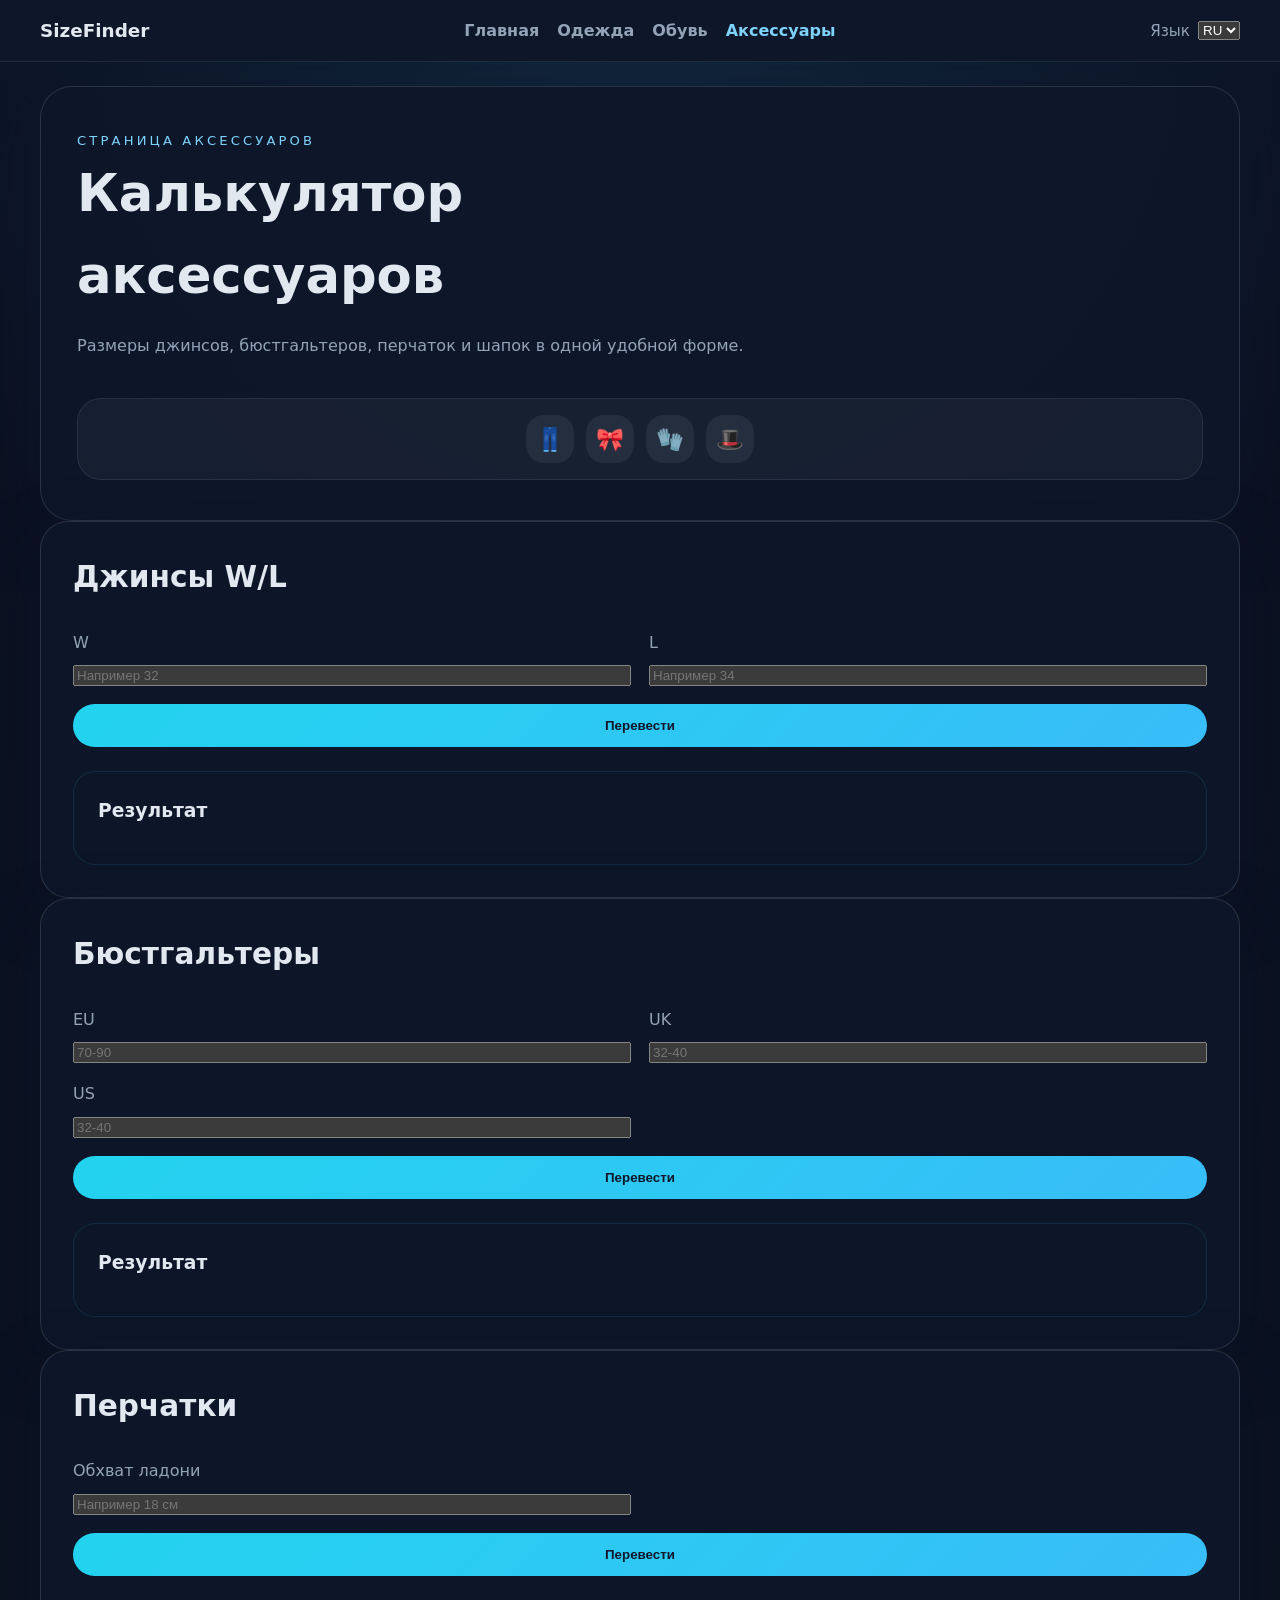
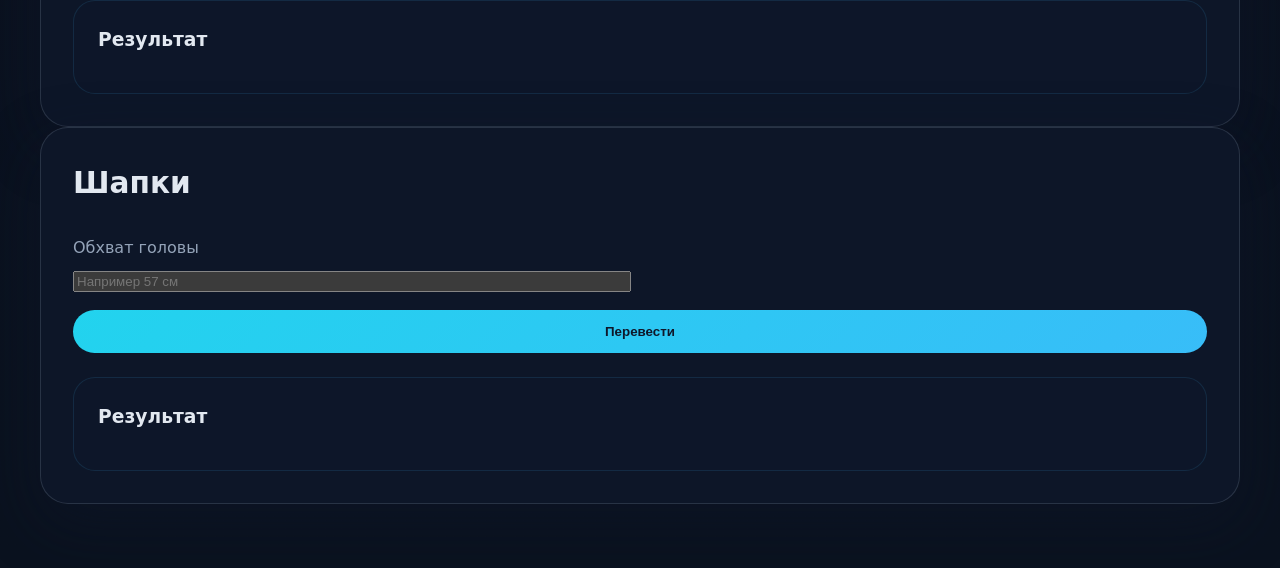
==== commit 9c881f6b: "Update website" ====
--- a/accessories.html
+++ b/accessories.html
@@ -1,1042 +1,135 @@
-<html xmlns:o="urn:schemas-microsoft-com:office:office" xmlns:w="urn:schemas-microsoft-com:office:word" xmlns:dt="uuid:C2F41010-65B3-11d1-A29F-00AA00C14882" xmlns="http://www.w3.org/TR/REC-html40"><head><meta http-equiv=Content-Type  content="text/html; charset=utf-8" ><meta name=ProgId  content=Word.Document ><meta name=Generator  content="Microsoft Word 14" ><meta name=Originator  content="Microsoft Word 14" ><title></title><!--[if gte mso 9]><xml><o:DocumentProperties><o:Author>max</o:Author><o:LastAuthor>max</o:LastAuthor><o:Revision>1</o:Revision><o:Pages>1</o:Pages><o:Lines>1</o:Lines><o:Paragraphs>1</o:Paragraphs></o:DocumentProperties><o:CustomDocumentProperties><o:KSOProductBuildVer dt:dt="string" >1033-11.1.0.11723</o:KSOProductBuildVer></o:CustomDocumentProperties></xml><![endif]--><!--[if gte mso 9]><xml><o:OfficeDocumentSettings></o:OfficeDocumentSettings></xml><![endif]--><!--[if gte mso 9]><xml><w:WordDocument><w:BrowserLevel>MicrosoftInternetExplorer4</w:BrowserLevel><w:DisplayHorizontalDrawingGridEvery>0</w:DisplayHorizontalDrawingGridEvery><w:DisplayVerticalDrawingGridEvery>2</w:DisplayVerticalDrawingGridEvery><w:DocumentKind>DocumentNotSpecified</w:DocumentKind><w:DrawingGridVerticalSpacing>7.8 磅</w:DrawingGridVerticalSpacing><w:View>Web</w:View><w:Compatibility></w:Compatibility><w:Zoom>0</w:Zoom></w:WordDocument></xml><![endif]--><!--[if gte mso 9]><xml><w:LatentStyles DefLockedState="false"  DefUnhideWhenUsed="true"  DefSemiHidden="true"  DefQFormat="false"  DefPriority="99"  LatentStyleCount="260" >
-<w:LsdException Locked="false"  Priority="0"  SemiHidden="false"  UnhideWhenUsed="false"  QFormat="true"  Name="Normal" ></w:LsdException>
-<w:LsdException Locked="false"  Priority="0"  SemiHidden="false"  UnhideWhenUsed="false"  QFormat="true"  Name="heading 1" ></w:LsdException>
-<w:LsdException Locked="false"  Priority="0"  SemiHidden="false"  QFormat="true"  Name="heading 2" ></w:LsdException>
-<w:LsdException Locked="false"  Priority="0"  SemiHidden="false"  QFormat="true"  Name="heading 3" ></w:LsdException>
-<w:LsdException Locked="false"  Priority="0"  SemiHidden="false"  QFormat="true"  Name="heading 4" ></w:LsdException>
-<w:LsdException Locked="false"  Priority="0"  SemiHidden="false"  QFormat="true"  Name="heading 5" ></w:LsdException>
-<w:LsdException Locked="false"  Priority="0"  SemiHidden="false"  QFormat="true"  Name="heading 6" ></w:LsdException>
-<w:LsdException Locked="false"  Priority="0"  SemiHidden="false"  QFormat="true"  Name="heading 7" ></w:LsdException>
-<w:LsdException Locked="false"  Priority="0"  SemiHidden="false"  QFormat="true"  Name="heading 8" ></w:LsdException>
-<w:LsdException Locked="false"  Priority="0"  SemiHidden="false"  QFormat="true"  Name="heading 9" ></w:LsdException>
-<w:LsdException Locked="false"  Priority="0"  SemiHidden="false"  UnhideWhenUsed="false"  Name="index 1" ></w:LsdException>
-<w:LsdException Locked="false"  Priority="0"  SemiHidden="false"  UnhideWhenUsed="false"  Name="index 2" ></w:LsdException>
-<w:LsdException Locked="false"  Priority="0"  SemiHidden="false"  UnhideWhenUsed="false"  Name="index 3" ></w:LsdException>
-<w:LsdException Locked="false"  Priority="0"  SemiHidden="false"  UnhideWhenUsed="false"  Name="index 4" ></w:LsdException>
-<w:LsdException Locked="false"  Priority="0"  SemiHidden="false"  UnhideWhenUsed="false"  Name="index 5" ></w:LsdException>
-<w:LsdException Locked="false"  Priority="0"  SemiHidden="false"  UnhideWhenUsed="false"  Name="index 6" ></w:LsdException>
-<w:LsdException Locked="false"  Priority="0"  SemiHidden="false"  UnhideWhenUsed="false"  Name="index 7" ></w:LsdException>
-<w:LsdException Locked="false"  Priority="0"  SemiHidden="false"  UnhideWhenUsed="false"  Name="index 8" ></w:LsdException>
-<w:LsdException Locked="false"  Priority="0"  SemiHidden="false"  UnhideWhenUsed="false"  Name="index 9" ></w:LsdException>
-<w:LsdException Locked="false"  Priority="0"  SemiHidden="false"  UnhideWhenUsed="false"  Name="toc 1" ></w:LsdException>
-<w:LsdException Locked="false"  Priority="0"  SemiHidden="false"  UnhideWhenUsed="false"  Name="toc 2" ></w:LsdException>
-<w:LsdException Locked="false"  Priority="0"  SemiHidden="false"  UnhideWhenUsed="false"  Name="toc 3" ></w:LsdException>
-<w:LsdException Locked="false"  Priority="0"  SemiHidden="false"  UnhideWhenUsed="false"  Name="toc 4" ></w:LsdException>
-<w:LsdException Locked="false"  Priority="0"  SemiHidden="false"  UnhideWhenUsed="false"  Name="toc 5" ></w:LsdException>
-<w:LsdException Locked="false"  Priority="0"  SemiHidden="false"  UnhideWhenUsed="false"  Name="toc 6" ></w:LsdException>
-<w:LsdException Locked="false"  Priority="0"  SemiHidden="false"  UnhideWhenUsed="false"  Name="toc 7" ></w:LsdException>
-<w:LsdException Locked="false"  Priority="0"  SemiHidden="false"  UnhideWhenUsed="false"  Name="toc 8" ></w:LsdException>
-<w:LsdException Locked="false"  Priority="0"  SemiHidden="false"  UnhideWhenUsed="false"  Name="toc 9" ></w:LsdException>
-<w:LsdException Locked="false"  Priority="0"  SemiHidden="false"  UnhideWhenUsed="false"  Name="Normal Indent" ></w:LsdException>
-<w:LsdException Locked="false"  Priority="0"  SemiHidden="false"  UnhideWhenUsed="false"  Name="footnote text" ></w:LsdException>
-<w:LsdException Locked="false"  Priority="0"  SemiHidden="false"  UnhideWhenUsed="false"  Name="annotation text" ></w:LsdException>
-<w:LsdException Locked="false"  Priority="0"  SemiHidden="false"  UnhideWhenUsed="false"  Name="header" ></w:LsdException>
-<w:LsdException Locked="false"  Priority="0"  SemiHidden="false"  UnhideWhenUsed="false"  Name="footer" ></w:LsdException>
-<w:LsdException Locked="false"  Priority="0"  SemiHidden="false"  UnhideWhenUsed="false"  Name="index heading" ></w:LsdException>
-<w:LsdException Locked="false"  Priority="0"  SemiHidden="false"  QFormat="true"  Name="caption" ></w:LsdException>
-<w:LsdException Locked="false"  Priority="0"  SemiHidden="false"  UnhideWhenUsed="false"  Name="table of figures" ></w:LsdException>
-<w:LsdException Locked="false"  Priority="0"  SemiHidden="false"  UnhideWhenUsed="false"  Name="envelope address" ></w:LsdException>
-<w:LsdException Locked="false"  Priority="0"  SemiHidden="false"  UnhideWhenUsed="false"  Name="envelope return" ></w:LsdException>
-<w:LsdException Locked="false"  Priority="0"  SemiHidden="false"  UnhideWhenUsed="false"  Name="footnote reference" ></w:LsdException>
-<w:LsdException Locked="false"  Priority="0"  SemiHidden="false"  UnhideWhenUsed="false"  Name="annotation reference" ></w:LsdException>
-<w:LsdException Locked="false"  Priority="0"  SemiHidden="false"  UnhideWhenUsed="false"  Name="line number" ></w:LsdException>
-<w:LsdException Locked="false"  Priority="0"  SemiHidden="false"  UnhideWhenUsed="false"  Name="page number" ></w:LsdException>
-<w:LsdException Locked="false"  Priority="0"  SemiHidden="false"  UnhideWhenUsed="false"  Name="endnote reference" ></w:LsdException>
-<w:LsdException Locked="false"  Priority="0"  SemiHidden="false"  UnhideWhenUsed="false"  Name="endnote text" ></w:LsdException>
-<w:LsdException Locked="false"  Priority="0"  SemiHidden="false"  UnhideWhenUsed="false"  Name="table of authorities" ></w:LsdException>
-<w:LsdException Locked="false"  Priority="0"  SemiHidden="false"  UnhideWhenUsed="false"  Name="macro" ></w:LsdException>
-<w:LsdException Locked="false"  Priority="0"  SemiHidden="false"  UnhideWhenUsed="false"  Name="toa heading" ></w:LsdException>
-<w:LsdException Locked="false"  Priority="0"  SemiHidden="false"  UnhideWhenUsed="false"  Name="List" ></w:LsdException>
-<w:LsdException Locked="false"  Priority="0"  SemiHidden="false"  UnhideWhenUsed="false"  Name="List Bullet" ></w:LsdException>
-<w:LsdException Locked="false"  Priority="0"  SemiHidden="false"  UnhideWhenUsed="false"  Name="List Number" ></w:LsdException>
-<w:LsdException Locked="false"  Priority="0"  SemiHidden="false"  UnhideWhenUsed="false"  Name="List 2" ></w:LsdException>
-<w:LsdException Locked="false"  Priority="0"  SemiHidden="false"  UnhideWhenUsed="false"  Name="List 3" ></w:LsdException>
-<w:LsdException Locked="false"  Priority="0"  SemiHidden="false"  UnhideWhenUsed="false"  Name="List 4" ></w:LsdException>
-<w:LsdException Locked="false"  Priority="0"  SemiHidden="false"  UnhideWhenUsed="false"  Name="List 5" ></w:LsdException>
-<w:LsdException Locked="false"  Priority="0"  SemiHidden="false"  UnhideWhenUsed="false"  Name="List Bullet 2" ></w:LsdException>
-<w:LsdException Locked="false"  Priority="0"  SemiHidden="false"  UnhideWhenUsed="false"  Name="List Bullet 3" ></w:LsdException>
-<w:LsdException Locked="false"  Priority="0"  SemiHidden="false"  UnhideWhenUsed="false"  Name="List Bullet 4" ></w:LsdException>
-<w:LsdException Locked="false"  Priority="0"  SemiHidden="false"  UnhideWhenUsed="false"  Name="List Bullet 5" ></w:LsdException>
-<w:LsdException Locked="false"  Priority="0"  SemiHidden="false"  UnhideWhenUsed="false"  Name="List Number 2" ></w:LsdException>
-<w:LsdException Locked="false"  Priority="0"  SemiHidden="false"  UnhideWhenUsed="false"  Name="List Number 3" ></w:LsdException>
-<w:LsdException Locked="false"  Priority="0"  SemiHidden="false"  UnhideWhenUsed="false"  Name="List Number 4" ></w:LsdException>
-<w:LsdException Locked="false"  Priority="0"  SemiHidden="false"  UnhideWhenUsed="false"  Name="List Number 5" ></w:LsdException>
-<w:LsdException Locked="false"  Priority="0"  SemiHidden="false"  UnhideWhenUsed="false"  QFormat="true"  Name="Title" ></w:LsdException>
-<w:LsdException Locked="false"  Priority="0"  SemiHidden="false"  UnhideWhenUsed="false"  Name="Closing" ></w:LsdException>
-<w:LsdException Locked="false"  Priority="0"  SemiHidden="false"  UnhideWhenUsed="false"  Name="Signature" ></w:LsdException>
-<w:LsdException Locked="false"  Priority="0"  UnhideWhenUsed="false"  Name="Default Paragraph Font" ></w:LsdException>
-<w:LsdException Locked="false"  Priority="0"  SemiHidden="false"  UnhideWhenUsed="false"  Name="Body Text" ></w:LsdException>
-<w:LsdException Locked="false"  Priority="0"  SemiHidden="false"  UnhideWhenUsed="false"  Name="Body Text Indent" ></w:LsdException>
-<w:LsdException Locked="false"  Priority="0"  SemiHidden="false"  UnhideWhenUsed="false"  Name="List Continue" ></w:LsdException>
-<w:LsdException Locked="false"  Priority="0"  SemiHidden="false"  UnhideWhenUsed="false"  Name="List Continue 2" ></w:LsdException>
-<w:LsdException Locked="false"  Priority="0"  SemiHidden="false"  UnhideWhenUsed="false"  Name="List Continue 3" ></w:LsdException>
-<w:LsdException Locked="false"  Priority="0"  SemiHidden="false"  UnhideWhenUsed="false"  Name="List Continue 4" ></w:LsdException>
-<w:LsdException Locked="false"  Priority="0"  SemiHidden="false"  UnhideWhenUsed="false"  Name="List Continue 5" ></w:LsdException>
-<w:LsdException Locked="false"  Priority="0"  SemiHidden="false"  UnhideWhenUsed="false"  Name="Message Header" ></w:LsdException>
-<w:LsdException Locked="false"  Priority="0"  SemiHidden="false"  UnhideWhenUsed="false"  QFormat="true"  Name="Subtitle" ></w:LsdException>
-<w:LsdException Locked="false"  Priority="0"  SemiHidden="false"  UnhideWhenUsed="false"  Name="Salutation" ></w:LsdException>
-<w:LsdException Locked="false"  Priority="0"  SemiHidden="false"  UnhideWhenUsed="false"  Name="Date" ></w:LsdException>
-<w:LsdException Locked="false"  Priority="0"  SemiHidden="false"  UnhideWhenUsed="false"  Name="Body Text First Indent" ></w:LsdException>
-<w:LsdException Locked="false"  Priority="0"  SemiHidden="false"  UnhideWhenUsed="false"  Name="Body Text First Indent 2" ></w:LsdException>
-<w:LsdException Locked="false"  Priority="0"  SemiHidden="false"  UnhideWhenUsed="false"  Name="Note Heading" ></w:LsdException>
-<w:LsdException Locked="false"  Priority="0"  SemiHidden="false"  UnhideWhenUsed="false"  Name="Body Text 2" ></w:LsdException>
-<w:LsdException Locked="false"  Priority="0"  SemiHidden="false"  UnhideWhenUsed="false"  Name="Body Text 3" ></w:LsdException>
-<w:LsdException Locked="false"  Priority="0"  SemiHidden="false"  UnhideWhenUsed="false"  Name="Body Text Indent 2" ></w:LsdException>
-<w:LsdException Locked="false"  Priority="0"  SemiHidden="false"  UnhideWhenUsed="false"  Name="Body Text Indent 3" ></w:LsdException>
-<w:LsdException Locked="false"  Priority="0"  SemiHidden="false"  UnhideWhenUsed="false"  Name="Block Text" ></w:LsdException>
-<w:LsdException Locked="false"  Priority="0"  SemiHidden="false"  UnhideWhenUsed="false"  Name="Hyperlink" ></w:LsdException>
-<w:LsdException Locked="false"  Priority="0"  SemiHidden="false"  UnhideWhenUsed="false"  Name="FollowedHyperlink" ></w:LsdException>
-<w:LsdException Locked="false"  Priority="0"  SemiHidden="false"  UnhideWhenUsed="false"  QFormat="true"  Name="Strong" ></w:LsdException>
-<w:LsdException Locked="false"  Priority="0"  SemiHidden="false"  UnhideWhenUsed="false"  QFormat="true"  Name="Emphasis" ></w:LsdException>
-<w:LsdException Locked="false"  Priority="0"  SemiHidden="false"  UnhideWhenUsed="false"  Name="Document Map" ></w:LsdException>
-<w:LsdException Locked="false"  Priority="0"  SemiHidden="false"  UnhideWhenUsed="false"  Name="Plain Text" ></w:LsdException>
-<w:LsdException Locked="false"  Priority="0"  SemiHidden="false"  UnhideWhenUsed="false"  Name="E-mail Signature" ></w:LsdException>
-<w:LsdException Locked="false"  Priority="0"  SemiHidden="false"  UnhideWhenUsed="false"  Name="Normal (Web)" ></w:LsdException>
-<w:LsdException Locked="false"  Priority="0"  SemiHidden="false"  UnhideWhenUsed="false"  Name="HTML Acronym" ></w:LsdException>
-<w:LsdException Locked="false"  Priority="0"  SemiHidden="false"  UnhideWhenUsed="false"  Name="HTML Address" ></w:LsdException>
-<w:LsdException Locked="false"  Priority="0"  SemiHidden="false"  UnhideWhenUsed="false"  Name="HTML Cite" ></w:LsdException>
-<w:LsdException Locked="false"  Priority="0"  SemiHidden="false"  UnhideWhenUsed="false"  Name="HTML Code" ></w:LsdException>
-<w:LsdException Locked="false"  Priority="0"  SemiHidden="false"  UnhideWhenUsed="false"  Name="HTML Definition" ></w:LsdException>
-<w:LsdException Locked="false"  Priority="0"  SemiHidden="false"  UnhideWhenUsed="false"  Name="HTML Keyboard" ></w:LsdException>
-<w:LsdException Locked="false"  Priority="0"  SemiHidden="false"  UnhideWhenUsed="false"  Name="HTML Preformatted" ></w:LsdException>
-<w:LsdException Locked="false"  Priority="0"  SemiHidden="false"  UnhideWhenUsed="false"  Name="HTML Sample" ></w:LsdException>
-<w:LsdException Locked="false"  Priority="0"  SemiHidden="false"  UnhideWhenUsed="false"  Name="HTML Typewriter" ></w:LsdException>
-<w:LsdException Locked="false"  Priority="0"  SemiHidden="false"  UnhideWhenUsed="false"  Name="HTML Variable" ></w:LsdException>
-<w:LsdException Locked="false"  Priority="0"  UnhideWhenUsed="false"  Name="Normal Table" ></w:LsdException>
-<w:LsdException Locked="false"  Priority="0"  SemiHidden="false"  UnhideWhenUsed="false"  Name="annotation subject" ></w:LsdException>
-<w:LsdException Locked="false"  Priority="99"  SemiHidden="false"  Name="No List" ></w:LsdException>
-<w:LsdException Locked="false"  Priority="99"  SemiHidden="false"  Name="1 / a / i" ></w:LsdException>
-<w:LsdException Locked="false"  Priority="99"  SemiHidden="false"  Name="1 / 1.1 / 1.1.1" ></w:LsdException>
-<w:LsdException Locked="false"  Priority="99"  SemiHidden="false"  Name="Article / Section" ></w:LsdException>
-<w:LsdException Locked="false"  Priority="0"  SemiHidden="false"  UnhideWhenUsed="false"  Name="Table Simple 1" ></w:LsdException>
-<w:LsdException Locked="false"  Priority="0"  SemiHidden="false"  UnhideWhenUsed="false"  Name="Table Simple 2" ></w:LsdException>
-<w:LsdException Locked="false"  Priority="0"  SemiHidden="false"  UnhideWhenUsed="false"  Name="Table Simple 3" ></w:LsdException>
-<w:LsdException Locked="false"  Priority="0"  SemiHidden="false"  UnhideWhenUsed="false"  Name="Table Classic 1" ></w:LsdException>
-<w:LsdException Locked="false"  Priority="0"  SemiHidden="false"  UnhideWhenUsed="false"  Name="Table Classic 2" ></w:LsdException>
-<w:LsdException Locked="false"  Priority="0"  SemiHidden="false"  UnhideWhenUsed="false"  Name="Table Classic 3" ></w:LsdException>
-<w:LsdException Locked="false"  Priority="0"  SemiHidden="false"  UnhideWhenUsed="false"  Name="Table Classic 4" ></w:LsdException>
-<w:LsdException Locked="false"  Priority="0"  SemiHidden="false"  UnhideWhenUsed="false"  Name="Table Colorful 1" ></w:LsdException>
-<w:LsdException Locked="false"  Priority="0"  SemiHidden="false"  UnhideWhenUsed="false"  Name="Table Colorful 2" ></w:LsdException>
-<w:LsdException Locked="false"  Priority="0"  SemiHidden="false"  UnhideWhenUsed="false"  Name="Table Colorful 3" ></w:LsdException>
-<w:LsdException Locked="false"  Priority="0"  SemiHidden="false"  UnhideWhenUsed="false"  Name="Table Columns 1" ></w:LsdException>
-<w:LsdException Locked="false"  Priority="0"  SemiHidden="false"  UnhideWhenUsed="false"  Name="Table Columns 2" ></w:LsdException>
-<w:LsdException Locked="false"  Priority="0"  SemiHidden="false"  UnhideWhenUsed="false"  Name="Table Columns 3" ></w:LsdException>
-<w:LsdException Locked="false"  Priority="0"  SemiHidden="false"  UnhideWhenUsed="false"  Name="Table Columns 4" ></w:LsdException>
-<w:LsdException Locked="false"  Priority="0"  SemiHidden="false"  UnhideWhenUsed="false"  Name="Table Columns 5" ></w:LsdException>
-<w:LsdException Locked="false"  Priority="0"  SemiHidden="false"  UnhideWhenUsed="false"  Name="Table Grid 1" ></w:LsdException>
-<w:LsdException Locked="false"  Priority="0"  SemiHidden="false"  UnhideWhenUsed="false"  Name="Table Grid 2" ></w:LsdException>
-<w:LsdException Locked="false"  Priority="0"  SemiHidden="false"  UnhideWhenUsed="false"  Name="Table Grid 3" ></w:LsdException>
-<w:LsdException Locked="false"  Priority="0"  SemiHidden="false"  UnhideWhenUsed="false"  Name="Table Grid 4" ></w:LsdException>
-<w:LsdException Locked="false"  Priority="0"  SemiHidden="false"  UnhideWhenUsed="false"  Name="Table Grid 5" ></w:LsdException>
-<w:LsdException Locked="false"  Priority="0"  SemiHidden="false"  UnhideWhenUsed="false"  Name="Table Grid 6" ></w:LsdException>
-<w:LsdException Locked="false"  Priority="0"  SemiHidden="false"  UnhideWhenUsed="false"  Name="Table Grid 7" ></w:LsdException>
-<w:LsdException Locked="false"  Priority="0"  SemiHidden="false"  UnhideWhenUsed="false"  Name="Table Grid 8" ></w:LsdException>
-<w:LsdException Locked="false"  Priority="0"  SemiHidden="false"  UnhideWhenUsed="false"  Name="Table List 1" ></w:LsdException>
-<w:LsdException Locked="false"  Priority="0"  SemiHidden="false"  UnhideWhenUsed="false"  Name="Table List 2" ></w:LsdException>
-<w:LsdException Locked="false"  Priority="0"  SemiHidden="false"  UnhideWhenUsed="false"  Name="Table List 3" ></w:LsdException>
-<w:LsdException Locked="false"  Priority="0"  SemiHidden="false"  UnhideWhenUsed="false"  Name="Table List 4" ></w:LsdException>
-<w:LsdException Locked="false"  Priority="0"  SemiHidden="false"  UnhideWhenUsed="false"  Name="Table List 5" ></w:LsdException>
-<w:LsdException Locked="false"  Priority="0"  SemiHidden="false"  UnhideWhenUsed="false"  Name="Table List 6" ></w:LsdException>
-<w:LsdException Locked="false"  Priority="0"  SemiHidden="false"  UnhideWhenUsed="false"  Name="Table List 7" ></w:LsdException>
-<w:LsdException Locked="false"  Priority="0"  SemiHidden="false"  UnhideWhenUsed="false"  Name="Table List 8" ></w:LsdException>
-<w:LsdException Locked="false"  Priority="0"  SemiHidden="false"  UnhideWhenUsed="false"  Name="Table 3D effects 1" ></w:LsdException>
-<w:LsdException Locked="false"  Priority="0"  SemiHidden="false"  UnhideWhenUsed="false"  Name="Table 3D effects 2" ></w:LsdException>
-<w:LsdException Locked="false"  Priority="0"  SemiHidden="false"  UnhideWhenUsed="false"  Name="Table 3D effects 3" ></w:LsdException>
-<w:LsdException Locked="false"  Priority="0"  SemiHidden="false"  UnhideWhenUsed="false"  Name="Table Contemporary" ></w:LsdException>
-<w:LsdException Locked="false"  Priority="0"  SemiHidden="false"  UnhideWhenUsed="false"  Name="Table Elegant" ></w:LsdException>
-<w:LsdException Locked="false"  Priority="0"  SemiHidden="false"  UnhideWhenUsed="false"  Name="Table Professional" ></w:LsdException>
-<w:LsdException Locked="false"  Priority="0"  SemiHidden="false"  UnhideWhenUsed="false"  Name="Table Subtle 1" ></w:LsdException>
-<w:LsdException Locked="false"  Priority="0"  SemiHidden="false"  UnhideWhenUsed="false"  Name="Table Subtle 2" ></w:LsdException>
-<w:LsdException Locked="false"  Priority="0"  SemiHidden="false"  UnhideWhenUsed="false"  Name="Table Web 1" ></w:LsdException>
-<w:LsdException Locked="false"  Priority="0"  SemiHidden="false"  UnhideWhenUsed="false"  Name="Table Web 2" ></w:LsdException>
-<w:LsdException Locked="false"  Priority="0"  SemiHidden="false"  UnhideWhenUsed="false"  Name="Table Web 3" ></w:LsdException>
-<w:LsdException Locked="false"  Priority="0"  SemiHidden="false"  UnhideWhenUsed="false"  Name="Balloon Text" ></w:LsdException>
-<w:LsdException Locked="false"  Priority="0"  SemiHidden="false"  UnhideWhenUsed="false"  Name="Table Grid" ></w:LsdException>
-<w:LsdException Locked="false"  Priority="0"  SemiHidden="false"  UnhideWhenUsed="false"  Name="Table Theme" ></w:LsdException>
-<w:LsdException Locked="false"  Priority="99"  SemiHidden="false"  Name="Placeholder Text" ></w:LsdException>
-<w:LsdException Locked="false"  Priority="99"  SemiHidden="false"  Name="No Spacing" ></w:LsdException>
-<w:LsdException Locked="false"  Priority="60"  SemiHidden="false"  UnhideWhenUsed="false"  Name="Light Shading" ></w:LsdException>
-<w:LsdException Locked="false"  Priority="61"  SemiHidden="false"  UnhideWhenUsed="false"  Name="Light List" ></w:LsdException>
-<w:LsdException Locked="false"  Priority="62"  SemiHidden="false"  UnhideWhenUsed="false"  Name="Light Grid" ></w:LsdException>
-<w:LsdException Locked="false"  Priority="63"  SemiHidden="false"  UnhideWhenUsed="false"  Name="Medium Shading 1" ></w:LsdException>
-<w:LsdException Locked="false"  Priority="64"  SemiHidden="false"  UnhideWhenUsed="false"  Name="Medium Shading 2" ></w:LsdException>
-<w:LsdException Locked="false"  Priority="65"  SemiHidden="false"  UnhideWhenUsed="false"  Name="Medium List 1" ></w:LsdException>
-<w:LsdException Locked="false"  Priority="66"  SemiHidden="false"  UnhideWhenUsed="false"  Name="Medium List 2" ></w:LsdException>
-<w:LsdException Locked="false"  Priority="67"  SemiHidden="false"  UnhideWhenUsed="false"  Name="Medium Grid 1" ></w:LsdException>
-<w:LsdException Locked="false"  Priority="68"  SemiHidden="false"  UnhideWhenUsed="false"  Name="Medium Grid 2" ></w:LsdException>
-<w:LsdException Locked="false"  Priority="69"  SemiHidden="false"  UnhideWhenUsed="false"  Name="Medium Grid 3" ></w:LsdException>
-<w:LsdException Locked="false"  Priority="70"  SemiHidden="false"  UnhideWhenUsed="false"  Name="Dark List" ></w:LsdException>
-<w:LsdException Locked="false"  Priority="71"  SemiHidden="false"  UnhideWhenUsed="false"  Name="Colorful Shading" ></w:LsdException>
-<w:LsdException Locked="false"  Priority="72"  SemiHidden="false"  UnhideWhenUsed="false"  Name="Colorful List" ></w:LsdException>
-<w:LsdException Locked="false"  Priority="73"  SemiHidden="false"  UnhideWhenUsed="false"  Name="Colorful Grid" ></w:LsdException>
-<w:LsdException Locked="false"  Priority="60"  SemiHidden="false"  UnhideWhenUsed="false"  Name="Light Shading Accent 1" ></w:LsdException>
-<w:LsdException Locked="false"  Priority="61"  SemiHidden="false"  UnhideWhenUsed="false"  Name="Light List Accent 1" ></w:LsdException>
-<w:LsdException Locked="false"  Priority="62"  SemiHidden="false"  UnhideWhenUsed="false"  Name="Light Grid Accent 1" ></w:LsdException>
-<w:LsdException Locked="false"  Priority="63"  SemiHidden="false"  UnhideWhenUsed="false"  Name="Medium Shading 1 Accent 1" ></w:LsdException>
-<w:LsdException Locked="false"  Priority="64"  SemiHidden="false"  UnhideWhenUsed="false"  Name="Medium Shading 2 Accent 1" ></w:LsdException>
-<w:LsdException Locked="false"  Priority="65"  SemiHidden="false"  UnhideWhenUsed="false"  Name="Medium List 1 Accent 1" ></w:LsdException>
-<w:LsdException Locked="false"  Priority="99"  SemiHidden="false"  Name="List Paragraph" ></w:LsdException>
-<w:LsdException Locked="false"  Priority="99"  SemiHidden="false"  Name="Quote" ></w:LsdException>
-<w:LsdException Locked="false"  Priority="99"  SemiHidden="false"  Name="Intense Quote" ></w:LsdException>
-<w:LsdException Locked="false"  Priority="66"  SemiHidden="false"  UnhideWhenUsed="false"  Name="Medium List 2 Accent 1" ></w:LsdException>
-<w:LsdException Locked="false"  Priority="67"  SemiHidden="false"  UnhideWhenUsed="false"  Name="Medium Grid 1 Accent 1" ></w:LsdException>
-<w:LsdException Locked="false"  Priority="68"  SemiHidden="false"  UnhideWhenUsed="false"  Name="Medium Grid 2 Accent 1" ></w:LsdException>
-<w:LsdException Locked="false"  Priority="69"  SemiHidden="false"  UnhideWhenUsed="false"  Name="Medium Grid 3 Accent 1" ></w:LsdException>
-<w:LsdException Locked="false"  Priority="70"  SemiHidden="false"  UnhideWhenUsed="false"  Name="Dark List Accent 1" ></w:LsdException>
-<w:LsdException Locked="false"  Priority="71"  SemiHidden="false"  UnhideWhenUsed="false"  Name="Colorful Shading Accent 1" ></w:LsdException>
-<w:LsdException Locked="false"  Priority="72"  SemiHidden="false"  UnhideWhenUsed="false"  Name="Colorful List Accent 1" ></w:LsdException>
-<w:LsdException Locked="false"  Priority="73"  SemiHidden="false"  UnhideWhenUsed="false"  Name="Colorful Grid Accent 1" ></w:LsdException>
-<w:LsdException Locked="false"  Priority="60"  SemiHidden="false"  UnhideWhenUsed="false"  Name="Light Shading Accent 2" ></w:LsdException>
-<w:LsdException Locked="false"  Priority="61"  SemiHidden="false"  UnhideWhenUsed="false"  Name="Light List Accent 2" ></w:LsdException>
-<w:LsdException Locked="false"  Priority="62"  SemiHidden="false"  UnhideWhenUsed="false"  Name="Light Grid Accent 2" ></w:LsdException>
-<w:LsdException Locked="false"  Priority="63"  SemiHidden="false"  UnhideWhenUsed="false"  Name="Medium Shading 1 Accent 2" ></w:LsdException>
-<w:LsdException Locked="false"  Priority="64"  SemiHidden="false"  UnhideWhenUsed="false"  Name="Medium Shading 2 Accent 2" ></w:LsdException>
-<w:LsdException Locked="false"  Priority="65"  SemiHidden="false"  UnhideWhenUsed="false"  Name="Medium List 1 Accent 2" ></w:LsdException>
-<w:LsdException Locked="false"  Priority="66"  SemiHidden="false"  UnhideWhenUsed="false"  Name="Medium List 2 Accent 2" ></w:LsdException>
-<w:LsdException Locked="false"  Priority="67"  SemiHidden="false"  UnhideWhenUsed="false"  Name="Medium Grid 1 Accent 2" ></w:LsdException>
-<w:LsdException Locked="false"  Priority="68"  SemiHidden="false"  UnhideWhenUsed="false"  Name="Medium Grid 2 Accent 2" ></w:LsdException>
-<w:LsdException Locked="false"  Priority="69"  SemiHidden="false"  UnhideWhenUsed="false"  Name="Medium Grid 3 Accent 2" ></w:LsdException>
-<w:LsdException Locked="false"  Priority="70"  SemiHidden="false"  UnhideWhenUsed="false"  Name="Dark List Accent 2" ></w:LsdException>
-<w:LsdException Locked="false"  Priority="71"  SemiHidden="false"  UnhideWhenUsed="false"  Name="Colorful Shading Accent 2" ></w:LsdException>
-<w:LsdException Locked="false"  Priority="72"  SemiHidden="false"  UnhideWhenUsed="false"  Name="Colorful List Accent 2" ></w:LsdException>
-<w:LsdException Locked="false"  Priority="73"  SemiHidden="false"  UnhideWhenUsed="false"  Name="Colorful Grid Accent 2" ></w:LsdException>
-<w:LsdException Locked="false"  Priority="60"  SemiHidden="false"  UnhideWhenUsed="false"  Name="Light Shading Accent 3" ></w:LsdException>
-<w:LsdException Locked="false"  Priority="61"  SemiHidden="false"  UnhideWhenUsed="false"  Name="Light List Accent 3" ></w:LsdException>
-<w:LsdException Locked="false"  Priority="62"  SemiHidden="false"  UnhideWhenUsed="false"  Name="Light Grid Accent 3" ></w:LsdException>
-<w:LsdException Locked="false"  Priority="63"  SemiHidden="false"  UnhideWhenUsed="false"  Name="Medium Shading 1 Accent 3" ></w:LsdException>
-<w:LsdException Locked="false"  Priority="64"  SemiHidden="false"  UnhideWhenUsed="false"  Name="Medium Shading 2 Accent 3" ></w:LsdException>
-<w:LsdException Locked="false"  Priority="65"  SemiHidden="false"  UnhideWhenUsed="false"  Name="Medium List 1 Accent 3" ></w:LsdException>
-<w:LsdException Locked="false"  Priority="66"  SemiHidden="false"  UnhideWhenUsed="false"  Name="Medium List 2 Accent 3" ></w:LsdException>
-<w:LsdException Locked="false"  Priority="67"  SemiHidden="false"  UnhideWhenUsed="false"  Name="Medium Grid 1 Accent 3" ></w:LsdException>
-<w:LsdException Locked="false"  Priority="68"  SemiHidden="false"  UnhideWhenUsed="false"  Name="Medium Grid 2 Accent 3" ></w:LsdException>
-<w:LsdException Locked="false"  Priority="69"  SemiHidden="false"  UnhideWhenUsed="false"  Name="Medium Grid 3 Accent 3" ></w:LsdException>
-<w:LsdException Locked="false"  Priority="70"  SemiHidden="false"  UnhideWhenUsed="false"  Name="Dark List Accent 3" ></w:LsdException>
-<w:LsdException Locked="false"  Priority="71"  SemiHidden="false"  UnhideWhenUsed="false"  Name="Colorful Shading Accent 3" ></w:LsdException>
-<w:LsdException Locked="false"  Priority="72"  SemiHidden="false"  UnhideWhenUsed="false"  Name="Colorful List Accent 3" ></w:LsdException>
-<w:LsdException Locked="false"  Priority="73"  SemiHidden="false"  UnhideWhenUsed="false"  Name="Colorful Grid Accent 3" ></w:LsdException>
-<w:LsdException Locked="false"  Priority="60"  SemiHidden="false"  UnhideWhenUsed="false"  Name="Light Shading Accent 4" ></w:LsdException>
-<w:LsdException Locked="false"  Priority="61"  SemiHidden="false"  UnhideWhenUsed="false"  Name="Light List Accent 4" ></w:LsdException>
-<w:LsdException Locked="false"  Priority="62"  SemiHidden="false"  UnhideWhenUsed="false"  Name="Light Grid Accent 4" ></w:LsdException>
-<w:LsdException Locked="false"  Priority="63"  SemiHidden="false"  UnhideWhenUsed="false"  Name="Medium Shading 1 Accent 4" ></w:LsdException>
-<w:LsdException Locked="false"  Priority="64"  SemiHidden="false"  UnhideWhenUsed="false"  Name="Medium Shading 2 Accent 4" ></w:LsdException>
-<w:LsdException Locked="false"  Priority="65"  SemiHidden="false"  UnhideWhenUsed="false"  Name="Medium List 1 Accent 4" ></w:LsdException>
-<w:LsdException Locked="false"  Priority="66"  SemiHidden="false"  UnhideWhenUsed="false"  Name="Medium List 2 Accent 4" ></w:LsdException>
-<w:LsdException Locked="false"  Priority="67"  SemiHidden="false"  UnhideWhenUsed="false"  Name="Medium Grid 1 Accent 4" ></w:LsdException>
-<w:LsdException Locked="false"  Priority="68"  SemiHidden="false"  UnhideWhenUsed="false"  Name="Medium Grid 2 Accent 4" ></w:LsdException>
-<w:LsdException Locked="false"  Priority="69"  SemiHidden="false"  UnhideWhenUsed="false"  Name="Medium Grid 3 Accent 4" ></w:LsdException>
-<w:LsdException Locked="false"  Priority="70"  SemiHidden="false"  UnhideWhenUsed="false"  Name="Dark List Accent 4" ></w:LsdException>
-<w:LsdException Locked="false"  Priority="71"  SemiHidden="false"  UnhideWhenUsed="false"  Name="Colorful Shading Accent 4" ></w:LsdException>
-<w:LsdException Locked="false"  Priority="72"  SemiHidden="false"  UnhideWhenUsed="false"  Name="Colorful List Accent 4" ></w:LsdException>
-<w:LsdException Locked="false"  Priority="73"  SemiHidden="false"  UnhideWhenUsed="false"  Name="Colorful Grid Accent 4" ></w:LsdException>
-<w:LsdException Locked="false"  Priority="60"  SemiHidden="false"  UnhideWhenUsed="false"  Name="Light Shading Accent 5" ></w:LsdException>
-<w:LsdException Locked="false"  Priority="61"  SemiHidden="false"  UnhideWhenUsed="false"  Name="Light List Accent 5" ></w:LsdException>
-<w:LsdException Locked="false"  Priority="62"  SemiHidden="false"  UnhideWhenUsed="false"  Name="Light Grid Accent 5" ></w:LsdException>
-<w:LsdException Locked="false"  Priority="63"  SemiHidden="false"  UnhideWhenUsed="false"  Name="Medium Shading 1 Accent 5" ></w:LsdException>
-<w:LsdException Locked="false"  Priority="64"  SemiHidden="false"  UnhideWhenUsed="false"  Name="Medium Shading 2 Accent 5" ></w:LsdException>
-<w:LsdException Locked="false"  Priority="65"  SemiHidden="false"  UnhideWhenUsed="false"  Name="Medium List 1 Accent 5" ></w:LsdException>
-<w:LsdException Locked="false"  Priority="66"  SemiHidden="false"  UnhideWhenUsed="false"  Name="Medium List 2 Accent 5" ></w:LsdException>
-<w:LsdException Locked="false"  Priority="67"  SemiHidden="false"  UnhideWhenUsed="false"  Name="Medium Grid 1 Accent 5" ></w:LsdException>
-<w:LsdException Locked="false"  Priority="68"  SemiHidden="false"  UnhideWhenUsed="false"  Name="Medium Grid 2 Accent 5" ></w:LsdException>
-<w:LsdException Locked="false"  Priority="69"  SemiHidden="false"  UnhideWhenUsed="false"  Name="Medium Grid 3 Accent 5" ></w:LsdException>
-<w:LsdException Locked="false"  Priority="70"  SemiHidden="false"  UnhideWhenUsed="false"  Name="Dark List Accent 5" ></w:LsdException>
-<w:LsdException Locked="false"  Priority="71"  SemiHidden="false"  UnhideWhenUsed="false"  Name="Colorful Shading Accent 5" ></w:LsdException>
-<w:LsdException Locked="false"  Priority="72"  SemiHidden="false"  UnhideWhenUsed="false"  Name="Colorful List Accent 5" ></w:LsdException>
-<w:LsdException Locked="false"  Priority="73"  SemiHidden="false"  UnhideWhenUsed="false"  Name="Colorful Grid Accent 5" ></w:LsdException>
-<w:LsdException Locked="false"  Priority="60"  SemiHidden="false"  UnhideWhenUsed="false"  Name="Light Shading Accent 6" ></w:LsdException>
-<w:LsdException Locked="false"  Priority="61"  SemiHidden="false"  UnhideWhenUsed="false"  Name="Light List Accent 6" ></w:LsdException>
-<w:LsdException Locked="false"  Priority="62"  SemiHidden="false"  UnhideWhenUsed="false"  Name="Light Grid Accent 6" ></w:LsdException>
-<w:LsdException Locked="false"  Priority="63"  SemiHidden="false"  UnhideWhenUsed="false"  Name="Medium Shading 1 Accent 6" ></w:LsdException>
-<w:LsdException Locked="false"  Priority="64"  SemiHidden="false"  UnhideWhenUsed="false"  Name="Medium Shading 2 Accent 6" ></w:LsdException>
-<w:LsdException Locked="false"  Priority="65"  SemiHidden="false"  UnhideWhenUsed="false"  Name="Medium List 1 Accent 6" ></w:LsdException>
-<w:LsdException Locked="false"  Priority="66"  SemiHidden="false"  UnhideWhenUsed="false"  Name="Medium List 2 Accent 6" ></w:LsdException>
-<w:LsdException Locked="false"  Priority="67"  SemiHidden="false"  UnhideWhenUsed="false"  Name="Medium Grid 1 Accent 6" ></w:LsdException>
-<w:LsdException Locked="false"  Priority="68"  SemiHidden="false"  UnhideWhenUsed="false"  Name="Medium Grid 2 Accent 6" ></w:LsdException>
-<w:LsdException Locked="false"  Priority="69"  SemiHidden="false"  UnhideWhenUsed="false"  Name="Medium Grid 3 Accent 6" ></w:LsdException>
-<w:LsdException Locked="false"  Priority="70"  SemiHidden="false"  UnhideWhenUsed="false"  Name="Dark List Accent 6" ></w:LsdException>
-<w:LsdException Locked="false"  Priority="71"  SemiHidden="false"  UnhideWhenUsed="false"  Name="Colorful Shading Accent 6" ></w:LsdException>
-<w:LsdException Locked="false"  Priority="72"  SemiHidden="false"  UnhideWhenUsed="false"  Name="Colorful List Accent 6" ></w:LsdException>
-<w:LsdException Locked="false"  Priority="73"  SemiHidden="false"  UnhideWhenUsed="false"  Name="Colorful Grid Accent 6" ></w:LsdException>
-</w:LatentStyles></xml><![endif]--><style>
-@font-face{
-font-family:"Times New Roman";
-}
+<!DOCTYPE html>
+<html lang="ru" data-page="accessories">
+<head>
+    <meta charset="UTF-8" />
+    <meta name="viewport" content="width=device-width, initial-scale=1.0" />
+    <meta name="description" content="Калькулятор размеров аксессуаров: джинсы W/L, бюстгальтеры, перчатки и шапки." />
+    <title>SizeFinder — Аксессуары</title>
+    <link rel="stylesheet" href="styles.css" />
+</head>
+<body>
+    <header class="site-header">
+        <div class="container header-inner">
+            <a class="brand" id="brand" href="index.html">SizeFinder</a>
+            <nav class="nav-links" id="navLinks">
+                <a id="navHome" href="index.html">Главная</a>
+                <a id="navClothing" href="clothing.html">Одежда</a>
+                <a id="navShoes" href="shoes.html">Обувь</a>
+                <a id="navAccessories" href="accessories.html" class="active">Аксессуары</a>
+            </nav>
+            <div class="header-actions">
+                <label class="language-switcher">
+                    <span id="langLabel">Язык</span>
+                    <select id="languageSelect">
+                        <option value="ru">RU</option>
+                        <option value="en">EN</option>
+                        <option value="fr">FR</option>
+                        <option value="nl">NL</option>
+                    </select>
+                </label>
+                <button class="menu-toggle" id="menuToggle" aria-label="Меню">☰</button>
+            </div>
+        </div>
+    </header>
 
-@font-face{
-font-family:"宋体";
-}
+    <main class="page-shell">
+        <section class="hero-banner">
+            <div class="hero-copy">
+                <span id="heroEyebrow" class="eyebrow" data-translate="accessoriesPageEyebrow">Страница аксессуаров</span>
+                <h1 id="heroTitle" data-translate="accessoriesPageTitle">Калькулятор аксессуаров</h1>
+                <p id="heroDescription" data-translate="accessoriesPageDesc">Размеры джинсов, бюстгальтеров, перчаток и шапок в одной удобной форме.</p>
+            </div>
+            <div class="hero-visual">
+                <div class="flag-strip">
+                    <span class="country-icon">👖</span>
+                    <span class="country-icon">🎀</span>
+                    <span class="country-icon">🧤</span>
+                    <span class="country-icon">🎩</span>
+                </div>
+            </div>
+        </section>
 
-@font-face{
-font-family:"SimSun";
-}
+        <section class="panel section-card">
+            <div class="section-header">
+                <h2 id="jeansTitle" data-translate="jeansTitle">Джинсы W/L</h2>
+            </div>
+            <div class="calc-grid">
+                <label>
+                    <span>W</span>
+                    <input id="jeansW" type="text" placeholder="Например 32" />
+                </label>
+                <label>
+                    <span>L</span>
+                    <input id="jeansL" type="text" placeholder="Например 34" />
+                </label>
+                <button id="jeansBtn" class="btn btn-primary btn-full" data-translate="convertBtn">Рассчитать</button>
+            </div>
+            <div id="jeansResult" class="result-block hidden">
+                <h3 id="jeansResultTitle" data-translate="resultTitle">Результат</h3>
+                <div id="jeansResultList" class="result-list"></div>
+            </div>
+        </section>
 
-@font-face{
-font-family:"Wingdings";
-}
+        <section class="panel section-card">
+            <div class="section-header">
+                <h2 id="braTitle" data-translate="braTitle">Бюстгальтеры</h2>
+            </div>
+            <div class="calc-grid">
+                <label>
+                    <span>EU</span>
+                    <input id="braEU" type="text" placeholder="70-90" />
+                </label>
+                <label>
+                    <span>UK</span>
+                    <input id="braUK" type="text" placeholder="32-40" />
+                </label>
+                <label>
+                    <span>US</span>
+                    <input id="braUS" type="text" placeholder="32-40" />
+                </label>
+                <button id="braBtn" class="btn btn-primary btn-full" data-translate="convertBtn">Перевести</button>
+            </div>
+            <div id="braResult" class="result-block hidden">
+                <h3 id="braResultTitle" data-translate="resultTitle">Результат</h3>
+                <div id="braResultList" class="result-list"></div>
+            </div>
+        </section>
 
-@font-face{
-font-family:"Calibri";
-}
+        <section class="panel section-card">
+            <div class="section-header">
+                <h2 id="glovesTitle" data-translate="glovesTitle">Перчатки</h2>
+            </div>
+            <div class="calc-grid">
+                <label>
+                    <span id="gloveSizeLabel" data-translate="gloveSizeLabel">Обхват ладони</span>
+                    <input id="gloveSize" type="text" placeholder="Например 18 см" />
+                </label>
+                <button id="gloveBtn" class="btn btn-primary btn-full" data-translate="convertBtn">Определить размер</button>
+            </div>
+            <div id="gloveResult" class="result-block hidden">
+                <h3 id="gloveResultTitle" data-translate="resultTitle">Результат</h3>
+                <div id="gloveResultList" class="result-list"></div>
+            </div>
+        </section>
 
-@font-face{
-font-family:"SimSun";
-}
+        <section class="panel section-card">
+            <div class="section-header">
+                <h2 id="hatsTitle" data-translate="hatsTitle">Шапки</h2>
+            </div>
+            <div class="calc-grid">
+                <label>
+                    <span id="hatSizeLabel" data-translate="hatSizeLabel">Обхват головы</span>
+                    <input id="hatSize" type="text" placeholder="Например 57 см" />
+                </label>
+                <button id="hatBtn" class="btn btn-primary btn-full" data-translate="convertBtn">Перевести</button>
+            </div>
+            <div id="hatResult" class="result-block hidden">
+                <h3 id="hatResultTitle" data-translate="resultTitle">Результат</h3>
+                <div id="hatResultList" class="result-list"></div>
+            </div>
+        </section>
+    </main>
 
-p.MsoNormal{
-mso-style-name:Normal;
-mso-style-parent:"";
-margin:0pt;
-margin-bottom:.0001pt;
-text-align:left;
-font-family:Calibri;
-mso-fareast-font-family:SimSun;
-mso-bidi-font-family:'Times New Roman';
-font-size:12.0000pt;
-}
-
-h1{
-mso-style-name:"Heading 1";
-mso-style-next:Normal;
-margin-top:5.0000pt;
-margin-bottom:5.0000pt;
-mso-margin-top-alt:auto;
-mso-margin-bottom-alt:auto;
-text-align:left;
-font-family:SimSun;
-font-weight:bold;
-font-size:24.0000pt;
-mso-font-kerning:22.0000pt;
-}
-
-h2{
-mso-style-name:"Heading 2";
-mso-style-noshow:yes;
-mso-style-next:Normal;
-margin-top:5.0000pt;
-margin-bottom:5.0000pt;
-mso-margin-top-alt:auto;
-mso-margin-bottom-alt:auto;
-text-align:left;
-font-family:SimSun;
-font-weight:bold;
-font-size:18.0000pt;
-}
-
-h3{
-mso-style-name:"Heading 3";
-mso-style-noshow:yes;
-mso-style-next:Normal;
-margin-top:5.0000pt;
-margin-bottom:5.0000pt;
-mso-margin-top-alt:auto;
-mso-margin-bottom-alt:auto;
-text-align:left;
-font-family:SimSun;
-font-weight:bold;
-font-size:13.5000pt;
-}
-
-h4{
-mso-style-name:"Heading 4";
-mso-style-noshow:yes;
-mso-style-next:Normal;
-margin-top:5.0000pt;
-margin-bottom:5.0000pt;
-mso-margin-top-alt:auto;
-mso-margin-bottom-alt:auto;
-text-align:left;
-font-family:SimSun;
-font-weight:bold;
-font-size:12.0000pt;
-}
-
-h5{
-mso-style-name:"Heading 5";
-mso-style-noshow:yes;
-mso-style-next:Normal;
-margin-top:5.0000pt;
-margin-bottom:5.0000pt;
-mso-margin-top-alt:auto;
-mso-margin-bottom-alt:auto;
-text-align:left;
-font-family:SimSun;
-font-weight:bold;
-font-size:10.0000pt;
-}
-
-h6{
-mso-style-name:"Heading 6";
-mso-style-noshow:yes;
-mso-style-next:Normal;
-margin-top:5.0000pt;
-margin-bottom:5.0000pt;
-mso-margin-top-alt:auto;
-mso-margin-bottom-alt:auto;
-text-align:left;
-font-family:SimSun;
-font-weight:bold;
-font-size:7.5000pt;
-}
-
-span.10{
-font-family:'Times New Roman';
-}
-
-span.15{
-font-family:'Times New Roman';
-letter-spacing:2.5000pt;
-text-transform:uppercase;
-}
-
-span.16{
-font-family:'Times New Roman';
-color:rgb(0,0,255);
-text-decoration:underline;
-text-underline:single;
-}
-
-p.17{
-mso-style-name:flag-strip;
-margin:0pt;
-margin-bottom:.0001pt;
-padding:0pt 0pt 0pt 0pt ;
-text-align:left;
-font-family:Calibri;
-mso-fareast-font-family:SimSun;
-mso-bidi-font-family:'Times New Roman';
-font-size:12.0000pt;
-}
-
-p.18{
-mso-style-name:main-content;
-margin-top:24.0000pt;
-text-align:left;
-font-family:Calibri;
-mso-fareast-font-family:SimSun;
-mso-bidi-font-family:'Times New Roman';
-font-size:12.0000pt;
-}
-
-p.19{
-mso-style-name:hero-copy;
-margin:0pt;
-margin-bottom:.0001pt;
-text-align:left;
-font-family:Calibri;
-mso-fareast-font-family:SimSun;
-mso-bidi-font-family:'Times New Roman';
-font-size:12.0000pt;
-}
-
-p.20{
-mso-style-name:page-shell;
-margin-top:0.0000pt;
-margin-right:0.0000pt;
-margin-bottom:0.0000pt;
-margin-left:0.0000pt;
-padding:0pt 0pt 0pt 0pt ;
-text-align:left;
-font-family:Calibri;
-mso-fareast-font-family:SimSun;
-mso-bidi-font-family:'Times New Roman';
-font-size:12.0000pt;
-}
-
-p.21{
-mso-style-name:btn-full;
-margin:0pt;
-margin-bottom:.0001pt;
-text-align:left;
-font-family:Calibri;
-mso-fareast-font-family:SimSun;
-mso-bidi-font-family:'Times New Roman';
-font-size:12.0000pt;
-}
-
-p.22{
-mso-style-name:result-item;
-margin:0pt;
-margin-bottom:.0001pt;
-padding:0pt 0pt 0pt 0pt ;
-text-align:left;
-font-family:Calibri;
-mso-fareast-font-family:SimSun;
-mso-bidi-font-family:'Times New Roman';
-font-size:12.0000pt;
-}
-
-p.23{
-mso-style-name:btn-primary;
-margin:0pt;
-margin-bottom:.0001pt;
-text-align:left;
-font-family:Calibri;
-mso-fareast-font-family:SimSun;
-mso-bidi-font-family:'Times New Roman';
-color:rgb(15,23,42);
-font-size:12.0000pt;
-}
-
-p.24{
-mso-style-name:hero-actions;
-margin:0pt;
-margin-bottom:.0001pt;
-text-align:left;
-font-family:Calibri;
-mso-fareast-font-family:SimSun;
-mso-bidi-font-family:'Times New Roman';
-font-size:12.0000pt;
-}
-
-p.25{
-mso-style-name:eyebrow;
-margin-bottom:9.0000pt;
-text-align:left;
-font-family:Calibri;
-mso-fareast-font-family:SimSun;
-mso-bidi-font-family:'Times New Roman';
-letter-spacing:2.5000pt;
-text-transform:uppercase;
-font-size:12.0000pt;
-}
-
-p.26{
-mso-style-name:menu-toggle;
-margin:0pt;
-margin-bottom:.0001pt;
-padding:0pt 0pt 0pt 0pt ;
-text-align:left;
-font-family:Calibri;
-mso-fareast-font-family:SimSun;
-mso-bidi-font-family:'Times New Roman';
-display:none;
-mso-hide:all;
-font-size:12.0000pt;
-}
-
-p.27{
-mso-style-name:result-card;
-margin-top:18.0000pt;
-padding:0pt 0pt 0pt 0pt ;
-text-align:left;
-font-family:Calibri;
-mso-fareast-font-family:SimSun;
-mso-bidi-font-family:'Times New Roman';
-font-size:12.0000pt;
-}
-
-p.28{
-mso-style-name:control-grid;
-margin-top:21.0000pt;
-text-align:left;
-font-family:Calibri;
-mso-fareast-font-family:SimSun;
-mso-bidi-font-family:'Times New Roman';
-font-size:12.0000pt;
-}
-
-p.29{
-mso-style-name:result-list;
-margin:0pt;
-margin-bottom:.0001pt;
-text-align:left;
-font-family:Calibri;
-mso-fareast-font-family:SimSun;
-mso-bidi-font-family:'Times New Roman';
-font-size:12.0000pt;
-}
-
-p.30{
-mso-style-name:result-item2;
-margin:0pt;
-margin-bottom:.0001pt;
-padding:0pt 0pt 0pt 0pt ;
-text-align:left;
-font-family:Calibri;
-mso-fareast-font-family:SimSun;
-mso-bidi-font-family:'Times New Roman';
-font-size:12.0000pt;
-}
-
-p.31{
-mso-style-name:table-wrapper;
-margin-top:19.5000pt;
-text-align:left;
-font-family:Calibri;
-mso-fareast-font-family:SimSun;
-mso-bidi-font-family:'Times New Roman';
-font-size:12.0000pt;
-}
-
-p.32{
-mso-style-name:language-switcher;
-margin:0pt;
-margin-bottom:.0001pt;
-text-align:left;
-font-family:Calibri;
-mso-fareast-font-family:SimSun;
-mso-bidi-font-family:'Times New Roman';
-font-size:12.0000pt;
-}
-
-p.33{
-mso-style-name:country-icon;
-margin:0pt;
-margin-bottom:.0001pt;
-text-align:left;
-font-family:Calibri;
-mso-fareast-font-family:SimSun;
-mso-bidi-font-family:'Times New Roman';
-font-size:12.0000pt;
-}
-
-p.34{
-mso-style-name:root;
-margin:0pt;
-margin-bottom:.0001pt;
-text-align:left;
-font-family:Calibri;
-mso-fareast-font-family:SimSun;
-mso-bidi-font-family:'Times New Roman';
-font-size:12.0000pt;
-}
-
-p.35{
-mso-style-name:calc-grid;
-margin-top:21.0000pt;
-text-align:left;
-font-family:Calibri;
-mso-fareast-font-family:SimSun;
-mso-bidi-font-family:'Times New Roman';
-font-size:12.0000pt;
-}
-
-p.36{
-mso-style-name:header-actions;
-margin:0pt;
-margin-bottom:.0001pt;
-text-align:left;
-font-family:Calibri;
-mso-fareast-font-family:SimSun;
-mso-bidi-font-family:'Times New Roman';
-font-size:12.0000pt;
-}
-
-p.37{
-mso-style-name:header-inner;
-margin-top:0.0000pt;
-margin-right:0.0000pt;
-margin-bottom:0.0000pt;
-margin-left:0.0000pt;
-padding:0pt 0pt 0pt 0pt ;
-text-align:left;
-font-family:Calibri;
-mso-fareast-font-family:SimSun;
-mso-bidi-font-family:'Times New Roman';
-font-size:12.0000pt;
-}
-
-p.38{
-mso-style-name:site-header;
-margin:0pt;
-margin-bottom:.0001pt;
-text-align:left;
-font-family:Calibri;
-mso-fareast-font-family:SimSun;
-mso-bidi-font-family:'Times New Roman';
-font-size:12.0000pt;
-}
-
-p.39{
-mso-style-name:brand;
-margin:0pt;
-margin-bottom:.0001pt;
-text-align:left;
-font-family:Calibri;
-mso-fareast-font-family:SimSun;
-mso-bidi-font-family:'Times New Roman';
-font-weight:bold;
-font-size:12.0000pt;
-}
-
-p.40{
-mso-style-name:btn;
-margin:0pt;
-margin-bottom:.0001pt;
-padding:0pt 0pt 0pt 0pt ;
-text-align:left;
-font-family:Calibri;
-mso-fareast-font-family:SimSun;
-mso-bidi-font-family:'Times New Roman';
-font-weight:bold;
-font-size:12.0000pt;
-}
-
-p.41{
-mso-style-name:section-card;
-margin:0pt;
-margin-bottom:.0001pt;
-padding:0pt 0pt 0pt 0pt ;
-text-align:left;
-font-family:Calibri;
-mso-fareast-font-family:SimSun;
-mso-bidi-font-family:'Times New Roman';
-font-size:12.0000pt;
-}
-
-p.42{
-mso-style-name:result-note;
-margin-top:10.5000pt;
-text-align:left;
-font-family:Calibri;
-mso-fareast-font-family:SimSun;
-mso-bidi-font-family:'Times New Roman';
-font-size:12.0000pt;
-}
-
-p.pre{
-mso-style-name:"HTML Preformatted";
-margin:0pt;
-margin-bottom:.0001pt;
-text-align:left;
-font-family:SimSun;
-font-size:12.0000pt;
-}
-
-p.44{
-mso-style-name:btn-secondary;
-margin:0pt;
-margin-bottom:.0001pt;
-text-align:left;
-font-family:Calibri;
-mso-fareast-font-family:SimSun;
-mso-bidi-font-family:'Times New Roman';
-font-size:12.0000pt;
-}
-
-p.p{
-mso-style-name:"Normal \(Web\)";
-margin-top:5.0000pt;
-margin-right:0.0000pt;
-margin-bottom:5.0000pt;
-margin-left:0.0000pt;
-mso-margin-top-alt:auto;
-mso-margin-bottom-alt:auto;
-text-align:left;
-font-family:Calibri;
-mso-fareast-font-family:SimSun;
-mso-bidi-font-family:'Times New Roman';
-font-size:12.0000pt;
-}
-
-p.46{
-mso-style-name:hero-panel;
-margin:0pt;
-margin-bottom:.0001pt;
-padding:0pt 0pt 0pt 0pt ;
-text-align:left;
-font-family:Calibri;
-mso-fareast-font-family:SimSun;
-mso-bidi-font-family:'Times New Roman';
-font-size:12.0000pt;
-}
-
-span.msoIns{
-mso-style-type:export-only;
-mso-style-name:"";
-text-decoration:underline;
-text-underline:single;
-color:blue;
-}
-
-span.msoDel{
-mso-style-type:export-only;
-mso-style-name:"";
-text-decoration:line-through;
-color:red;
-}
-
-table.MsoNormalTable{
-mso-style-name:"Table Normal";
-mso-style-parent:"";
-mso-style-noshow:yes;
-mso-tstyle-rowband-size:0;
-mso-tstyle-colband-size:0;
-mso-padding-alt:0.0000pt 5.4000pt 0.0000pt 5.4000pt;
-mso-para-margin:0pt;
-mso-para-margin-bottom:.0001pt;
-mso-pagination:widow-orphan;
-font-family:'Times New Roman';
-font-size:10.0000pt;
-mso-ansi-language:#0400;
-mso-fareast-language:#0400;
-mso-bidi-language:#0400;
-}
-@page{mso-page-border-surround-header:no;
-	mso-page-border-surround-footer:no;}@page Section0{
-size:595.3000pt 841.9500pt;
-mso-header-margin:42.5500pt;
-mso-footer-margin:49.6000pt;
-}
-div.Section0{page:Section0;}</style></head><body style="tab-interval:21pt;" ><!--StartFragment--><div class="Section0" ><p class=MsoNormal ><span style="mso-spacerun:'yes';font-family:Calibri;mso-fareast-font-family:SimSun;
-mso-bidi-font-family:'Times New Roman';font-size:12.0000pt;mso-font-kerning:0.0000pt;" >&lt;!DOCTYPE html&gt;</span><span style="mso-spacerun:'yes';font-family:Calibri;mso-fareast-font-family:SimSun;
-mso-bidi-font-family:'Times New Roman';font-size:12.0000pt;mso-font-kerning:0.0000pt;" ><o:p></o:p></span></p><p class=MsoNormal ><span style="mso-spacerun:'yes';font-family:Calibri;mso-fareast-font-family:SimSun;
-mso-bidi-font-family:'Times New Roman';font-size:12.0000pt;mso-font-kerning:0.0000pt;" >&lt;html lang="ru" data-page="accessories"&gt;</span><span style="mso-spacerun:'yes';font-family:Calibri;mso-fareast-font-family:SimSun;
-mso-bidi-font-family:'Times New Roman';font-size:12.0000pt;mso-font-kerning:0.0000pt;" ><o:p></o:p></span></p><p class=MsoNormal ><span style="mso-spacerun:'yes';font-family:Calibri;mso-fareast-font-family:SimSun;
-mso-bidi-font-family:'Times New Roman';font-size:12.0000pt;mso-font-kerning:0.0000pt;" >&lt;head&gt;</span><span style="mso-spacerun:'yes';font-family:Calibri;mso-fareast-font-family:SimSun;
-mso-bidi-font-family:'Times New Roman';font-size:12.0000pt;mso-font-kerning:0.0000pt;" ><o:p></o:p></span></p><p class=MsoNormal ><span style="mso-spacerun:'yes';font-family:Calibri;mso-fareast-font-family:SimSun;
-mso-bidi-font-family:'Times New Roman';font-size:12.0000pt;mso-font-kerning:0.0000pt;" >&nbsp;&nbsp;&nbsp;&nbsp;&lt;meta charset="UTF-8" /&gt;</span><span style="mso-spacerun:'yes';font-family:Calibri;mso-fareast-font-family:SimSun;
-mso-bidi-font-family:'Times New Roman';font-size:12.0000pt;mso-font-kerning:0.0000pt;" ><o:p></o:p></span></p><p class=MsoNormal ><span style="mso-spacerun:'yes';font-family:Calibri;mso-fareast-font-family:SimSun;
-mso-bidi-font-family:'Times New Roman';font-size:12.0000pt;mso-font-kerning:0.0000pt;" >&nbsp;&nbsp;&nbsp;&nbsp;&lt;meta name="viewport" content="width=device-width, initial-scale=1.0" /&gt;</span><span style="mso-spacerun:'yes';font-family:Calibri;mso-fareast-font-family:SimSun;
-mso-bidi-font-family:'Times New Roman';font-size:12.0000pt;mso-font-kerning:0.0000pt;" ><o:p></o:p></span></p><p class=MsoNormal ><span style="mso-spacerun:'yes';font-family:Calibri;mso-fareast-font-family:SimSun;
-mso-bidi-font-family:'Times New Roman';font-size:12.0000pt;mso-font-kerning:0.0000pt;" >&nbsp;&nbsp;&nbsp;&nbsp;&lt;meta name="description" content="&#1050;&#1072;&#1083;&#1100;&#1082;&#1091;&#1083;&#1103;&#1090;&#1086;&#1088; &#1088;&#1072;&#1079;&#1084;&#1077;&#1088;&#1086;&#1074; &#1072;&#1082;&#1089;&#1077;&#1089;&#1089;&#1091;&#1072;&#1088;&#1086;&#1074;: &#1076;&#1078;&#1080;&#1085;&#1089;&#1099; W/L, &#1073;&#1102;&#1089;&#1090;&#1075;&#1072;&#1083;&#1100;&#1090;&#1077;&#1088;&#1099;, &#1087;&#1077;&#1088;&#1095;&#1072;&#1090;&#1082;&#1080; &#1080; &#1096;&#1072;&#1087;&#1082;&#1080;." /&gt;</span><span style="mso-spacerun:'yes';font-family:Calibri;mso-fareast-font-family:SimSun;
-mso-bidi-font-family:'Times New Roman';font-size:12.0000pt;mso-font-kerning:0.0000pt;" ><o:p></o:p></span></p><p class=MsoNormal ><span style="mso-spacerun:'yes';font-family:Calibri;mso-fareast-font-family:SimSun;
-mso-bidi-font-family:'Times New Roman';font-size:12.0000pt;mso-font-kerning:0.0000pt;" >&nbsp;&nbsp;&nbsp;&nbsp;&lt;title&gt;SizeFinder — &#1040;&#1082;&#1089;&#1077;&#1089;&#1089;&#1091;&#1072;&#1088;&#1099;&lt;/title&gt;</span><span style="mso-spacerun:'yes';font-family:Calibri;mso-fareast-font-family:SimSun;
-mso-bidi-font-family:'Times New Roman';font-size:12.0000pt;mso-font-kerning:0.0000pt;" ><o:p></o:p></span></p><p class=MsoNormal ><span style="mso-spacerun:'yes';font-family:Calibri;mso-fareast-font-family:SimSun;
-mso-bidi-font-family:'Times New Roman';font-size:12.0000pt;mso-font-kerning:0.0000pt;" >&nbsp;&nbsp;&nbsp;&nbsp;&lt;link rel="stylesheet" href="styles.css" /&gt;</span><span style="mso-spacerun:'yes';font-family:Calibri;mso-fareast-font-family:SimSun;
-mso-bidi-font-family:'Times New Roman';font-size:12.0000pt;mso-font-kerning:0.0000pt;" ><o:p></o:p></span></p><p class=MsoNormal ><span style="mso-spacerun:'yes';font-family:Calibri;mso-fareast-font-family:SimSun;
-mso-bidi-font-family:'Times New Roman';font-size:12.0000pt;mso-font-kerning:0.0000pt;" >&lt;/head&gt;</span><span style="mso-spacerun:'yes';font-family:Calibri;mso-fareast-font-family:SimSun;
-mso-bidi-font-family:'Times New Roman';font-size:12.0000pt;mso-font-kerning:0.0000pt;" ><o:p></o:p></span></p><p class=MsoNormal ><span style="mso-spacerun:'yes';font-family:Calibri;mso-fareast-font-family:SimSun;
-mso-bidi-font-family:'Times New Roman';font-size:12.0000pt;mso-font-kerning:0.0000pt;" >&lt;body&gt;</span><span style="mso-spacerun:'yes';font-family:Calibri;mso-fareast-font-family:SimSun;
-mso-bidi-font-family:'Times New Roman';font-size:12.0000pt;mso-font-kerning:0.0000pt;" ><o:p></o:p></span></p><p class=MsoNormal ><span style="mso-spacerun:'yes';font-family:Calibri;mso-fareast-font-family:SimSun;
-mso-bidi-font-family:'Times New Roman';font-size:12.0000pt;mso-font-kerning:0.0000pt;" >&nbsp;&nbsp;&nbsp;&nbsp;&lt;header class="site-header"&gt;</span><span style="mso-spacerun:'yes';font-family:Calibri;mso-fareast-font-family:SimSun;
-mso-bidi-font-family:'Times New Roman';font-size:12.0000pt;mso-font-kerning:0.0000pt;" ><o:p></o:p></span></p><p class=MsoNormal ><span style="mso-spacerun:'yes';font-family:Calibri;mso-fareast-font-family:SimSun;
-mso-bidi-font-family:'Times New Roman';font-size:12.0000pt;mso-font-kerning:0.0000pt;" >&nbsp;&nbsp;&nbsp;&nbsp;&nbsp;&nbsp;&nbsp;&nbsp;&lt;div class="container header-inner"&gt;</span><span style="mso-spacerun:'yes';font-family:Calibri;mso-fareast-font-family:SimSun;
-mso-bidi-font-family:'Times New Roman';font-size:12.0000pt;mso-font-kerning:0.0000pt;" ><o:p></o:p></span></p><p class=MsoNormal ><span style="mso-spacerun:'yes';font-family:Calibri;mso-fareast-font-family:SimSun;
-mso-bidi-font-family:'Times New Roman';font-size:12.0000pt;mso-font-kerning:0.0000pt;" >&nbsp;&nbsp;&nbsp;&nbsp;&nbsp;&nbsp;&nbsp;&nbsp;&nbsp;&nbsp;&nbsp;&nbsp;&lt;a class="brand" id="brand" href="index.html"&gt;SizeFinder&lt;/a&gt;</span><span style="mso-spacerun:'yes';font-family:Calibri;mso-fareast-font-family:SimSun;
-mso-bidi-font-family:'Times New Roman';font-size:12.0000pt;mso-font-kerning:0.0000pt;" ><o:p></o:p></span></p><p class=MsoNormal ><span style="mso-spacerun:'yes';font-family:Calibri;mso-fareast-font-family:SimSun;
-mso-bidi-font-family:'Times New Roman';font-size:12.0000pt;mso-font-kerning:0.0000pt;" >&nbsp;&nbsp;&nbsp;&nbsp;&nbsp;&nbsp;&nbsp;&nbsp;&nbsp;&nbsp;&nbsp;&nbsp;&lt;nav class="nav-links" id="navLinks"&gt;</span><span style="mso-spacerun:'yes';font-family:Calibri;mso-fareast-font-family:SimSun;
-mso-bidi-font-family:'Times New Roman';font-size:12.0000pt;mso-font-kerning:0.0000pt;" ><o:p></o:p></span></p><p class=MsoNormal ><span style="mso-spacerun:'yes';font-family:Calibri;mso-fareast-font-family:SimSun;
-mso-bidi-font-family:'Times New Roman';font-size:12.0000pt;mso-font-kerning:0.0000pt;" >&nbsp;&nbsp;&nbsp;&nbsp;&nbsp;&nbsp;&nbsp;&nbsp;&nbsp;&nbsp;&nbsp;&nbsp;&nbsp;&nbsp;&nbsp;&nbsp;&lt;a id="navHome" href="index.html"&gt;&#1043;&#1083;&#1072;&#1074;&#1085;&#1072;&#1103;&lt;/a&gt;</span><span style="mso-spacerun:'yes';font-family:Calibri;mso-fareast-font-family:SimSun;
-mso-bidi-font-family:'Times New Roman';font-size:12.0000pt;mso-font-kerning:0.0000pt;" ><o:p></o:p></span></p><p class=MsoNormal ><span style="mso-spacerun:'yes';font-family:Calibri;mso-fareast-font-family:SimSun;
-mso-bidi-font-family:'Times New Roman';font-size:12.0000pt;mso-font-kerning:0.0000pt;" >&nbsp;&nbsp;&nbsp;&nbsp;&nbsp;&nbsp;&nbsp;&nbsp;&nbsp;&nbsp;&nbsp;&nbsp;&nbsp;&nbsp;&nbsp;&nbsp;&lt;a id="navClothing" href="clothing.html"&gt;&#1054;&#1076;&#1077;&#1078;&#1076;&#1072;&lt;/a&gt;</span><span style="mso-spacerun:'yes';font-family:Calibri;mso-fareast-font-family:SimSun;
-mso-bidi-font-family:'Times New Roman';font-size:12.0000pt;mso-font-kerning:0.0000pt;" ><o:p></o:p></span></p><p class=MsoNormal ><span style="mso-spacerun:'yes';font-family:Calibri;mso-fareast-font-family:SimSun;
-mso-bidi-font-family:'Times New Roman';font-size:12.0000pt;mso-font-kerning:0.0000pt;" >&nbsp;&nbsp;&nbsp;&nbsp;&nbsp;&nbsp;&nbsp;&nbsp;&nbsp;&nbsp;&nbsp;&nbsp;&nbsp;&nbsp;&nbsp;&nbsp;&lt;a id="navAccessories" href="accessories.html" class="active"&gt;&#1040;&#1082;&#1089;&#1077;&#1089;&#1089;&#1091;&#1072;&#1088;&#1099;&lt;/a&gt;</span><span style="mso-spacerun:'yes';font-family:Calibri;mso-fareast-font-family:SimSun;
-mso-bidi-font-family:'Times New Roman';font-size:12.0000pt;mso-font-kerning:0.0000pt;" ><o:p></o:p></span></p><p class=MsoNormal ><span style="mso-spacerun:'yes';font-family:Calibri;mso-fareast-font-family:SimSun;
-mso-bidi-font-family:'Times New Roman';font-size:12.0000pt;mso-font-kerning:0.0000pt;" >&nbsp;&nbsp;&nbsp;&nbsp;&nbsp;&nbsp;&nbsp;&nbsp;&nbsp;&nbsp;&nbsp;&nbsp;&lt;/nav&gt;</span><span style="mso-spacerun:'yes';font-family:Calibri;mso-fareast-font-family:SimSun;
-mso-bidi-font-family:'Times New Roman';font-size:12.0000pt;mso-font-kerning:0.0000pt;" ><o:p></o:p></span></p><p class=MsoNormal ><span style="mso-spacerun:'yes';font-family:Calibri;mso-fareast-font-family:SimSun;
-mso-bidi-font-family:'Times New Roman';font-size:12.0000pt;mso-font-kerning:0.0000pt;" >&nbsp;&nbsp;&nbsp;&nbsp;&nbsp;&nbsp;&nbsp;&nbsp;&nbsp;&nbsp;&nbsp;&nbsp;&lt;div class="header-actions"&gt;</span><span style="mso-spacerun:'yes';font-family:Calibri;mso-fareast-font-family:SimSun;
-mso-bidi-font-family:'Times New Roman';font-size:12.0000pt;mso-font-kerning:0.0000pt;" ><o:p></o:p></span></p><p class=MsoNormal ><span style="mso-spacerun:'yes';font-family:Calibri;mso-fareast-font-family:SimSun;
-mso-bidi-font-family:'Times New Roman';font-size:12.0000pt;mso-font-kerning:0.0000pt;" >&nbsp;&nbsp;&nbsp;&nbsp;&nbsp;&nbsp;&nbsp;&nbsp;&nbsp;&nbsp;&nbsp;&nbsp;&nbsp;&nbsp;&nbsp;&nbsp;&lt;label class="language-switcher"&gt;</span><span style="mso-spacerun:'yes';font-family:Calibri;mso-fareast-font-family:SimSun;
-mso-bidi-font-family:'Times New Roman';font-size:12.0000pt;mso-font-kerning:0.0000pt;" ><o:p></o:p></span></p><p class=MsoNormal ><span style="mso-spacerun:'yes';font-family:Calibri;mso-fareast-font-family:SimSun;
-mso-bidi-font-family:'Times New Roman';font-size:12.0000pt;mso-font-kerning:0.0000pt;" >&nbsp;&nbsp;&nbsp;&nbsp;&nbsp;&nbsp;&nbsp;&nbsp;&nbsp;&nbsp;&nbsp;&nbsp;&nbsp;&nbsp;&nbsp;&nbsp;&nbsp;&nbsp;&nbsp;&nbsp;&lt;span id="langLabel"&gt;&#1071;&#1079;&#1099;&#1082;&lt;/span&gt;</span><span style="mso-spacerun:'yes';font-family:Calibri;mso-fareast-font-family:SimSun;
-mso-bidi-font-family:'Times New Roman';font-size:12.0000pt;mso-font-kerning:0.0000pt;" ><o:p></o:p></span></p><p class=MsoNormal ><span style="mso-spacerun:'yes';font-family:Calibri;mso-fareast-font-family:SimSun;
-mso-bidi-font-family:'Times New Roman';font-size:12.0000pt;mso-font-kerning:0.0000pt;" >&nbsp;&nbsp;&nbsp;&nbsp;&nbsp;&nbsp;&nbsp;&nbsp;&nbsp;&nbsp;&nbsp;&nbsp;&nbsp;&nbsp;&nbsp;&nbsp;&nbsp;&nbsp;&nbsp;&nbsp;&lt;select id="languageSelect"&gt;</span><span style="mso-spacerun:'yes';font-family:Calibri;mso-fareast-font-family:SimSun;
-mso-bidi-font-family:'Times New Roman';font-size:12.0000pt;mso-font-kerning:0.0000pt;" ><o:p></o:p></span></p><p class=MsoNormal ><span style="mso-spacerun:'yes';font-family:Calibri;mso-fareast-font-family:SimSun;
-mso-bidi-font-family:'Times New Roman';font-size:12.0000pt;mso-font-kerning:0.0000pt;" >&nbsp;&nbsp;&nbsp;&nbsp;&nbsp;&nbsp;&nbsp;&nbsp;&nbsp;&nbsp;&nbsp;&nbsp;&nbsp;&nbsp;&nbsp;&nbsp;&nbsp;&nbsp;&nbsp;&nbsp;&nbsp;&nbsp;&nbsp;&nbsp;&lt;option value="ru"&gt;RU&lt;/option&gt;</span><span style="mso-spacerun:'yes';font-family:Calibri;mso-fareast-font-family:SimSun;
-mso-bidi-font-family:'Times New Roman';font-size:12.0000pt;mso-font-kerning:0.0000pt;" ><o:p></o:p></span></p><p class=MsoNormal ><span style="mso-spacerun:'yes';font-family:Calibri;mso-fareast-font-family:SimSun;
-mso-bidi-font-family:'Times New Roman';font-size:12.0000pt;mso-font-kerning:0.0000pt;" >&nbsp;&nbsp;&nbsp;&nbsp;&nbsp;&nbsp;&nbsp;&nbsp;&nbsp;&nbsp;&nbsp;&nbsp;&nbsp;&nbsp;&nbsp;&nbsp;&nbsp;&nbsp;&nbsp;&nbsp;&nbsp;&nbsp;&nbsp;&nbsp;&lt;option value="en"&gt;EN&lt;/option&gt;</span><span style="mso-spacerun:'yes';font-family:Calibri;mso-fareast-font-family:SimSun;
-mso-bidi-font-family:'Times New Roman';font-size:12.0000pt;mso-font-kerning:0.0000pt;" ><o:p></o:p></span></p><p class=MsoNormal ><span style="mso-spacerun:'yes';font-family:Calibri;mso-fareast-font-family:SimSun;
-mso-bidi-font-family:'Times New Roman';font-size:12.0000pt;mso-font-kerning:0.0000pt;" >&nbsp;&nbsp;&nbsp;&nbsp;&nbsp;&nbsp;&nbsp;&nbsp;&nbsp;&nbsp;&nbsp;&nbsp;&nbsp;&nbsp;&nbsp;&nbsp;&nbsp;&nbsp;&nbsp;&nbsp;&nbsp;&nbsp;&nbsp;&nbsp;&lt;option value="fr"&gt;FR&lt;/option&gt;</span><span style="mso-spacerun:'yes';font-family:Calibri;mso-fareast-font-family:SimSun;
-mso-bidi-font-family:'Times New Roman';font-size:12.0000pt;mso-font-kerning:0.0000pt;" ><o:p></o:p></span></p><p class=MsoNormal ><span style="mso-spacerun:'yes';font-family:Calibri;mso-fareast-font-family:SimSun;
-mso-bidi-font-family:'Times New Roman';font-size:12.0000pt;mso-font-kerning:0.0000pt;" >&nbsp;&nbsp;&nbsp;&nbsp;&nbsp;&nbsp;&nbsp;&nbsp;&nbsp;&nbsp;&nbsp;&nbsp;&nbsp;&nbsp;&nbsp;&nbsp;&nbsp;&nbsp;&nbsp;&nbsp;&nbsp;&nbsp;&nbsp;&nbsp;&lt;option value="nl"&gt;NL&lt;/option&gt;</span><span style="mso-spacerun:'yes';font-family:Calibri;mso-fareast-font-family:SimSun;
-mso-bidi-font-family:'Times New Roman';font-size:12.0000pt;mso-font-kerning:0.0000pt;" ><o:p></o:p></span></p><p class=MsoNormal ><span style="mso-spacerun:'yes';font-family:Calibri;mso-fareast-font-family:SimSun;
-mso-bidi-font-family:'Times New Roman';font-size:12.0000pt;mso-font-kerning:0.0000pt;" >&nbsp;&nbsp;&nbsp;&nbsp;&nbsp;&nbsp;&nbsp;&nbsp;&nbsp;&nbsp;&nbsp;&nbsp;&nbsp;&nbsp;&nbsp;&nbsp;&nbsp;&nbsp;&nbsp;&nbsp;&lt;/select&gt;</span><span style="mso-spacerun:'yes';font-family:Calibri;mso-fareast-font-family:SimSun;
-mso-bidi-font-family:'Times New Roman';font-size:12.0000pt;mso-font-kerning:0.0000pt;" ><o:p></o:p></span></p><p class=MsoNormal ><span style="mso-spacerun:'yes';font-family:Calibri;mso-fareast-font-family:SimSun;
-mso-bidi-font-family:'Times New Roman';font-size:12.0000pt;mso-font-kerning:0.0000pt;" >&nbsp;&nbsp;&nbsp;&nbsp;&nbsp;&nbsp;&nbsp;&nbsp;&nbsp;&nbsp;&nbsp;&nbsp;&nbsp;&nbsp;&nbsp;&nbsp;&lt;/label&gt;</span><span style="mso-spacerun:'yes';font-family:Calibri;mso-fareast-font-family:SimSun;
-mso-bidi-font-family:'Times New Roman';font-size:12.0000pt;mso-font-kerning:0.0000pt;" ><o:p></o:p></span></p><p class=MsoNormal ><span style="mso-spacerun:'yes';font-family:Calibri;mso-fareast-font-family:SimSun;
-mso-bidi-font-family:'Times New Roman';font-size:12.0000pt;mso-font-kerning:0.0000pt;" >&nbsp;&nbsp;&nbsp;&nbsp;&nbsp;&nbsp;&nbsp;&nbsp;&nbsp;&nbsp;&nbsp;&nbsp;&nbsp;&nbsp;&nbsp;&nbsp;&lt;button class="menu-toggle" id="menuToggle" aria-label="&#1052;&#1077;&#1085;&#1102;"&gt;&#9776;&lt;/button&gt;</span><span style="mso-spacerun:'yes';font-family:Calibri;mso-fareast-font-family:SimSun;
-mso-bidi-font-family:'Times New Roman';font-size:12.0000pt;mso-font-kerning:0.0000pt;" ><o:p></o:p></span></p><p class=MsoNormal ><span style="mso-spacerun:'yes';font-family:Calibri;mso-fareast-font-family:SimSun;
-mso-bidi-font-family:'Times New Roman';font-size:12.0000pt;mso-font-kerning:0.0000pt;" >&nbsp;&nbsp;&nbsp;&nbsp;&nbsp;&nbsp;&nbsp;&nbsp;&nbsp;&nbsp;&nbsp;&nbsp;&lt;/div&gt;</span><span style="mso-spacerun:'yes';font-family:Calibri;mso-fareast-font-family:SimSun;
-mso-bidi-font-family:'Times New Roman';font-size:12.0000pt;mso-font-kerning:0.0000pt;" ><o:p></o:p></span></p><p class=MsoNormal ><span style="mso-spacerun:'yes';font-family:Calibri;mso-fareast-font-family:SimSun;
-mso-bidi-font-family:'Times New Roman';font-size:12.0000pt;mso-font-kerning:0.0000pt;" >&nbsp;&nbsp;&nbsp;&nbsp;&nbsp;&nbsp;&nbsp;&nbsp;&lt;/div&gt;</span><span style="mso-spacerun:'yes';font-family:Calibri;mso-fareast-font-family:SimSun;
-mso-bidi-font-family:'Times New Roman';font-size:12.0000pt;mso-font-kerning:0.0000pt;" ><o:p></o:p></span></p><p class=MsoNormal ><span style="mso-spacerun:'yes';font-family:Calibri;mso-fareast-font-family:SimSun;
-mso-bidi-font-family:'Times New Roman';font-size:12.0000pt;mso-font-kerning:0.0000pt;" >&nbsp;&nbsp;&nbsp;&nbsp;&lt;/header&gt;</span><span style="mso-spacerun:'yes';font-family:Calibri;mso-fareast-font-family:SimSun;
-mso-bidi-font-family:'Times New Roman';font-size:12.0000pt;mso-font-kerning:0.0000pt;" ><o:p></o:p></span></p><p class=MsoNormal ><span style="mso-spacerun:'yes';font-family:Calibri;mso-fareast-font-family:SimSun;
-mso-bidi-font-family:'Times New Roman';font-size:12.0000pt;mso-font-kerning:0.0000pt;" ><o:p>&nbsp;</o:p></span></p><p class=MsoNormal ><span style="mso-spacerun:'yes';font-family:Calibri;mso-fareast-font-family:SimSun;
-mso-bidi-font-family:'Times New Roman';font-size:12.0000pt;mso-font-kerning:0.0000pt;" >&nbsp;&nbsp;&nbsp;&nbsp;&lt;main class="page-shell"&gt;</span><span style="mso-spacerun:'yes';font-family:Calibri;mso-fareast-font-family:SimSun;
-mso-bidi-font-family:'Times New Roman';font-size:12.0000pt;mso-font-kerning:0.0000pt;" ><o:p></o:p></span></p><p class=MsoNormal ><span style="mso-spacerun:'yes';font-family:Calibri;mso-fareast-font-family:SimSun;
-mso-bidi-font-family:'Times New Roman';font-size:12.0000pt;mso-font-kerning:0.0000pt;" >&nbsp;&nbsp;&nbsp;&nbsp;&nbsp;&nbsp;&nbsp;&nbsp;&lt;section class="hero-banner"&gt;</span><span style="mso-spacerun:'yes';font-family:Calibri;mso-fareast-font-family:SimSun;
-mso-bidi-font-family:'Times New Roman';font-size:12.0000pt;mso-font-kerning:0.0000pt;" ><o:p></o:p></span></p><p class=MsoNormal ><span style="mso-spacerun:'yes';font-family:Calibri;mso-fareast-font-family:SimSun;
-mso-bidi-font-family:'Times New Roman';font-size:12.0000pt;mso-font-kerning:0.0000pt;" >&nbsp;&nbsp;&nbsp;&nbsp;&nbsp;&nbsp;&nbsp;&nbsp;&nbsp;&nbsp;&nbsp;&nbsp;&lt;div class="hero-copy"&gt;</span><span style="mso-spacerun:'yes';font-family:Calibri;mso-fareast-font-family:SimSun;
-mso-bidi-font-family:'Times New Roman';font-size:12.0000pt;mso-font-kerning:0.0000pt;" ><o:p></o:p></span></p><p class=MsoNormal ><span style="mso-spacerun:'yes';font-family:Calibri;mso-fareast-font-family:SimSun;
-mso-bidi-font-family:'Times New Roman';font-size:12.0000pt;mso-font-kerning:0.0000pt;" >&nbsp;&nbsp;&nbsp;&nbsp;&nbsp;&nbsp;&nbsp;&nbsp;&nbsp;&nbsp;&nbsp;&nbsp;&nbsp;&nbsp;&nbsp;&nbsp;&lt;span id="heroEyebrow" class="eyebrow"&gt;&#1057;&#1090;&#1088;&#1072;&#1085;&#1080;&#1094;&#1072; &#1072;&#1082;&#1089;&#1077;&#1089;&#1089;&#1091;&#1072;&#1088;&#1086;&#1074;&lt;/span&gt;</span><span style="mso-spacerun:'yes';font-family:Calibri;mso-fareast-font-family:SimSun;
-mso-bidi-font-family:'Times New Roman';font-size:12.0000pt;mso-font-kerning:0.0000pt;" ><o:p></o:p></span></p><p class=MsoNormal ><span style="mso-spacerun:'yes';font-family:Calibri;mso-fareast-font-family:SimSun;
-mso-bidi-font-family:'Times New Roman';font-size:12.0000pt;mso-font-kerning:0.0000pt;" >&nbsp;&nbsp;&nbsp;&nbsp;&nbsp;&nbsp;&nbsp;&nbsp;&nbsp;&nbsp;&nbsp;&nbsp;&nbsp;&nbsp;&nbsp;&nbsp;&lt;h1 id="heroTitle"&gt;&#1050;&#1072;&#1083;&#1100;&#1082;&#1091;&#1083;&#1103;&#1090;&#1086;&#1088; &#1072;&#1082;&#1089;&#1077;&#1089;&#1089;&#1091;&#1072;&#1088;&#1086;&#1074;&lt;/h1&gt;</span><span style="mso-spacerun:'yes';font-family:Calibri;mso-fareast-font-family:SimSun;
-mso-bidi-font-family:'Times New Roman';font-size:12.0000pt;mso-font-kerning:0.0000pt;" ><o:p></o:p></span></p><p class=MsoNormal ><span style="mso-spacerun:'yes';font-family:Calibri;mso-fareast-font-family:SimSun;
-mso-bidi-font-family:'Times New Roman';font-size:12.0000pt;mso-font-kerning:0.0000pt;" >&nbsp;&nbsp;&nbsp;&nbsp;&nbsp;&nbsp;&nbsp;&nbsp;&nbsp;&nbsp;&nbsp;&nbsp;&nbsp;&nbsp;&nbsp;&nbsp;&lt;p id="heroDescription"&gt;&#1056;&#1072;&#1079;&#1084;&#1077;&#1088;&#1099; &#1076;&#1078;&#1080;&#1085;&#1089;&#1086;&#1074;, &#1073;&#1102;&#1089;&#1090;&#1075;&#1072;&#1083;&#1100;&#1090;&#1077;&#1088;&#1086;&#1074;, &#1087;&#1077;&#1088;&#1095;&#1072;&#1090;&#1086;&#1082; &#1080; &#1096;&#1072;&#1087;&#1086;&#1082; &#1074; &#1086;&#1076;&#1085;&#1086;&#1081; &#1091;&#1076;&#1086;&#1073;&#1085;&#1086;&#1081; &#1092;&#1086;&#1088;&#1084;&#1077;.&lt;/p&gt;</span><span style="mso-spacerun:'yes';font-family:Calibri;mso-fareast-font-family:SimSun;
-mso-bidi-font-family:'Times New Roman';font-size:12.0000pt;mso-font-kerning:0.0000pt;" ><o:p></o:p></span></p><p class=MsoNormal ><span style="mso-spacerun:'yes';font-family:Calibri;mso-fareast-font-family:SimSun;
-mso-bidi-font-family:'Times New Roman';font-size:12.0000pt;mso-font-kerning:0.0000pt;" >&nbsp;&nbsp;&nbsp;&nbsp;&nbsp;&nbsp;&nbsp;&nbsp;&nbsp;&nbsp;&nbsp;&nbsp;&lt;/div&gt;</span><span style="mso-spacerun:'yes';font-family:Calibri;mso-fareast-font-family:SimSun;
-mso-bidi-font-family:'Times New Roman';font-size:12.0000pt;mso-font-kerning:0.0000pt;" ><o:p></o:p></span></p><p class=MsoNormal ><span style="mso-spacerun:'yes';font-family:Calibri;mso-fareast-font-family:SimSun;
-mso-bidi-font-family:'Times New Roman';font-size:12.0000pt;mso-font-kerning:0.0000pt;" >&nbsp;&nbsp;&nbsp;&nbsp;&nbsp;&nbsp;&nbsp;&nbsp;&nbsp;&nbsp;&nbsp;&nbsp;&lt;div class="hero-visual"&gt;</span><span style="mso-spacerun:'yes';font-family:Calibri;mso-fareast-font-family:SimSun;
-mso-bidi-font-family:'Times New Roman';font-size:12.0000pt;mso-font-kerning:0.0000pt;" ><o:p></o:p></span></p><p class=MsoNormal ><span style="mso-spacerun:'yes';font-family:Calibri;mso-fareast-font-family:SimSun;
-mso-bidi-font-family:'Times New Roman';font-size:12.0000pt;mso-font-kerning:0.0000pt;" >&nbsp;&nbsp;&nbsp;&nbsp;&nbsp;&nbsp;&nbsp;&nbsp;&nbsp;&nbsp;&nbsp;&nbsp;&nbsp;&nbsp;&nbsp;&nbsp;&lt;div class="flag-strip"&gt;</span><span style="mso-spacerun:'yes';font-family:Calibri;mso-fareast-font-family:SimSun;
-mso-bidi-font-family:'Times New Roman';font-size:12.0000pt;mso-font-kerning:0.0000pt;" ><o:p></o:p></span></p><p class=MsoNormal ><span style="mso-spacerun:'yes';font-family:Calibri;mso-fareast-font-family:SimSun;
-mso-bidi-font-family:'Times New Roman';font-size:12.0000pt;mso-font-kerning:0.0000pt;" >&nbsp;&nbsp;&nbsp;&nbsp;&nbsp;&nbsp;&nbsp;&nbsp;&nbsp;&nbsp;&nbsp;&nbsp;&nbsp;&nbsp;&nbsp;&nbsp;&nbsp;&nbsp;&nbsp;&nbsp;&lt;span class="country-icon"&gt;<font face="SimSun" >���</font><font face="Calibri" >&lt;/span&gt;</font></span><span style="mso-spacerun:'yes';font-family:Calibri;mso-fareast-font-family:SimSun;
-mso-bidi-font-family:'Times New Roman';font-size:12.0000pt;mso-font-kerning:0.0000pt;" ><o:p></o:p></span></p><p class=MsoNormal ><span style="mso-spacerun:'yes';font-family:Calibri;mso-fareast-font-family:SimSun;
-mso-bidi-font-family:'Times New Roman';font-size:12.0000pt;mso-font-kerning:0.0000pt;" >&nbsp;&nbsp;&nbsp;&nbsp;&nbsp;&nbsp;&nbsp;&nbsp;&nbsp;&nbsp;&nbsp;&nbsp;&nbsp;&nbsp;&nbsp;&nbsp;&nbsp;&nbsp;&nbsp;&nbsp;&lt;span class="country-icon"&gt;<font face="SimSun" >���</font><font face="Calibri" >&lt;/span&gt;</font></span><span style="mso-spacerun:'yes';font-family:Calibri;mso-fareast-font-family:SimSun;
-mso-bidi-font-family:'Times New Roman';font-size:12.0000pt;mso-font-kerning:0.0000pt;" ><o:p></o:p></span></p><p class=MsoNormal ><span style="mso-spacerun:'yes';font-family:Calibri;mso-fareast-font-family:SimSun;
-mso-bidi-font-family:'Times New Roman';font-size:12.0000pt;mso-font-kerning:0.0000pt;" >&nbsp;&nbsp;&nbsp;&nbsp;&nbsp;&nbsp;&nbsp;&nbsp;&nbsp;&nbsp;&nbsp;&nbsp;&nbsp;&nbsp;&nbsp;&nbsp;&nbsp;&nbsp;&nbsp;&nbsp;&lt;span class="country-icon"&gt;<font face="SimSun" >���</font><font face="Calibri" >&lt;/span&gt;</font></span><span style="mso-spacerun:'yes';font-family:Calibri;mso-fareast-font-family:SimSun;
-mso-bidi-font-family:'Times New Roman';font-size:12.0000pt;mso-font-kerning:0.0000pt;" ><o:p></o:p></span></p><p class=MsoNormal ><span style="mso-spacerun:'yes';font-family:Calibri;mso-fareast-font-family:SimSun;
-mso-bidi-font-family:'Times New Roman';font-size:12.0000pt;mso-font-kerning:0.0000pt;" >&nbsp;&nbsp;&nbsp;&nbsp;&nbsp;&nbsp;&nbsp;&nbsp;&nbsp;&nbsp;&nbsp;&nbsp;&nbsp;&nbsp;&nbsp;&nbsp;&nbsp;&nbsp;&nbsp;&nbsp;&lt;span class="country-icon"&gt;<font face="SimSun" >���</font><font face="Calibri" >&lt;/span&gt;</font></span><span style="mso-spacerun:'yes';font-family:Calibri;mso-fareast-font-family:SimSun;
-mso-bidi-font-family:'Times New Roman';font-size:12.0000pt;mso-font-kerning:0.0000pt;" ><o:p></o:p></span></p><p class=MsoNormal ><span style="mso-spacerun:'yes';font-family:Calibri;mso-fareast-font-family:SimSun;
-mso-bidi-font-family:'Times New Roman';font-size:12.0000pt;mso-font-kerning:0.0000pt;" >&nbsp;&nbsp;&nbsp;&nbsp;&nbsp;&nbsp;&nbsp;&nbsp;&nbsp;&nbsp;&nbsp;&nbsp;&nbsp;&nbsp;&nbsp;&nbsp;&lt;/div&gt;</span><span style="mso-spacerun:'yes';font-family:Calibri;mso-fareast-font-family:SimSun;
-mso-bidi-font-family:'Times New Roman';font-size:12.0000pt;mso-font-kerning:0.0000pt;" ><o:p></o:p></span></p><p class=MsoNormal ><span style="mso-spacerun:'yes';font-family:Calibri;mso-fareast-font-family:SimSun;
-mso-bidi-font-family:'Times New Roman';font-size:12.0000pt;mso-font-kerning:0.0000pt;" >&nbsp;&nbsp;&nbsp;&nbsp;&nbsp;&nbsp;&nbsp;&nbsp;&nbsp;&nbsp;&nbsp;&nbsp;&lt;/div&gt;</span><span style="mso-spacerun:'yes';font-family:Calibri;mso-fareast-font-family:SimSun;
-mso-bidi-font-family:'Times New Roman';font-size:12.0000pt;mso-font-kerning:0.0000pt;" ><o:p></o:p></span></p><p class=MsoNormal ><span style="mso-spacerun:'yes';font-family:Calibri;mso-fareast-font-family:SimSun;
-mso-bidi-font-family:'Times New Roman';font-size:12.0000pt;mso-font-kerning:0.0000pt;" >&nbsp;&nbsp;&nbsp;&nbsp;&nbsp;&nbsp;&nbsp;&nbsp;&lt;/section&gt;</span><span style="mso-spacerun:'yes';font-family:Calibri;mso-fareast-font-family:SimSun;
-mso-bidi-font-family:'Times New Roman';font-size:12.0000pt;mso-font-kerning:0.0000pt;" ><o:p></o:p></span></p><p class=MsoNormal ><span style="mso-spacerun:'yes';font-family:Calibri;mso-fareast-font-family:SimSun;
-mso-bidi-font-family:'Times New Roman';font-size:12.0000pt;mso-font-kerning:0.0000pt;" ><o:p>&nbsp;</o:p></span></p><p class=MsoNormal ><span style="mso-spacerun:'yes';font-family:Calibri;mso-fareast-font-family:SimSun;
-mso-bidi-font-family:'Times New Roman';font-size:12.0000pt;mso-font-kerning:0.0000pt;" >&nbsp;&nbsp;&nbsp;&nbsp;&nbsp;&nbsp;&nbsp;&nbsp;&lt;section class="panel section-card"&gt;</span><span style="mso-spacerun:'yes';font-family:Calibri;mso-fareast-font-family:SimSun;
-mso-bidi-font-family:'Times New Roman';font-size:12.0000pt;mso-font-kerning:0.0000pt;" ><o:p></o:p></span></p><p class=MsoNormal ><span style="mso-spacerun:'yes';font-family:Calibri;mso-fareast-font-family:SimSun;
-mso-bidi-font-family:'Times New Roman';font-size:12.0000pt;mso-font-kerning:0.0000pt;" >&nbsp;&nbsp;&nbsp;&nbsp;&nbsp;&nbsp;&nbsp;&nbsp;&nbsp;&nbsp;&nbsp;&nbsp;&lt;div class="section-header"&gt;</span><span style="mso-spacerun:'yes';font-family:Calibri;mso-fareast-font-family:SimSun;
-mso-bidi-font-family:'Times New Roman';font-size:12.0000pt;mso-font-kerning:0.0000pt;" ><o:p></o:p></span></p><p class=MsoNormal ><span style="mso-spacerun:'yes';font-family:Calibri;mso-fareast-font-family:SimSun;
-mso-bidi-font-family:'Times New Roman';font-size:12.0000pt;mso-font-kerning:0.0000pt;" >&nbsp;&nbsp;&nbsp;&nbsp;&nbsp;&nbsp;&nbsp;&nbsp;&nbsp;&nbsp;&nbsp;&nbsp;&nbsp;&nbsp;&nbsp;&nbsp;&lt;h2 id="jeansTitle"&gt;&#1044;&#1078;&#1080;&#1085;&#1089;&#1099; W/L&lt;/h2&gt;</span><span style="mso-spacerun:'yes';font-family:Calibri;mso-fareast-font-family:SimSun;
-mso-bidi-font-family:'Times New Roman';font-size:12.0000pt;mso-font-kerning:0.0000pt;" ><o:p></o:p></span></p><p class=MsoNormal ><span style="mso-spacerun:'yes';font-family:Calibri;mso-fareast-font-family:SimSun;
-mso-bidi-font-family:'Times New Roman';font-size:12.0000pt;mso-font-kerning:0.0000pt;" >&nbsp;&nbsp;&nbsp;&nbsp;&nbsp;&nbsp;&nbsp;&nbsp;&nbsp;&nbsp;&nbsp;&nbsp;&lt;/div&gt;</span><span style="mso-spacerun:'yes';font-family:Calibri;mso-fareast-font-family:SimSun;
-mso-bidi-font-family:'Times New Roman';font-size:12.0000pt;mso-font-kerning:0.0000pt;" ><o:p></o:p></span></p><p class=MsoNormal ><span style="mso-spacerun:'yes';font-family:Calibri;mso-fareast-font-family:SimSun;
-mso-bidi-font-family:'Times New Roman';font-size:12.0000pt;mso-font-kerning:0.0000pt;" >&nbsp;&nbsp;&nbsp;&nbsp;&nbsp;&nbsp;&nbsp;&nbsp;&nbsp;&nbsp;&nbsp;&nbsp;&lt;div class="calc-grid"&gt;</span><span style="mso-spacerun:'yes';font-family:Calibri;mso-fareast-font-family:SimSun;
-mso-bidi-font-family:'Times New Roman';font-size:12.0000pt;mso-font-kerning:0.0000pt;" ><o:p></o:p></span></p><p class=MsoNormal ><span style="mso-spacerun:'yes';font-family:Calibri;mso-fareast-font-family:SimSun;
-mso-bidi-font-family:'Times New Roman';font-size:12.0000pt;mso-font-kerning:0.0000pt;" >&nbsp;&nbsp;&nbsp;&nbsp;&nbsp;&nbsp;&nbsp;&nbsp;&nbsp;&nbsp;&nbsp;&nbsp;&nbsp;&nbsp;&nbsp;&nbsp;&lt;label&gt;</span><span style="mso-spacerun:'yes';font-family:Calibri;mso-fareast-font-family:SimSun;
-mso-bidi-font-family:'Times New Roman';font-size:12.0000pt;mso-font-kerning:0.0000pt;" ><o:p></o:p></span></p><p class=MsoNormal ><span style="mso-spacerun:'yes';font-family:Calibri;mso-fareast-font-family:SimSun;
-mso-bidi-font-family:'Times New Roman';font-size:12.0000pt;mso-font-kerning:0.0000pt;" >&nbsp;&nbsp;&nbsp;&nbsp;&nbsp;&nbsp;&nbsp;&nbsp;&nbsp;&nbsp;&nbsp;&nbsp;&nbsp;&nbsp;&nbsp;&nbsp;&nbsp;&nbsp;&nbsp;&nbsp;&lt;span id="jeansWLabel"&gt;W&lt;/span&gt;</span><span style="mso-spacerun:'yes';font-family:Calibri;mso-fareast-font-family:SimSun;
-mso-bidi-font-family:'Times New Roman';font-size:12.0000pt;mso-font-kerning:0.0000pt;" ><o:p></o:p></span></p><p class=MsoNormal ><span style="mso-spacerun:'yes';font-family:Calibri;mso-fareast-font-family:SimSun;
-mso-bidi-font-family:'Times New Roman';font-size:12.0000pt;mso-font-kerning:0.0000pt;" >&nbsp;&nbsp;&nbsp;&nbsp;&nbsp;&nbsp;&nbsp;&nbsp;&nbsp;&nbsp;&nbsp;&nbsp;&nbsp;&nbsp;&nbsp;&nbsp;&nbsp;&nbsp;&nbsp;&nbsp;&lt;input id="jeansW" type="text" placeholder="&#1053;&#1072;&#1087;&#1088;&#1080;&#1084;&#1077;&#1088; 32" /&gt;</span><span style="mso-spacerun:'yes';font-family:Calibri;mso-fareast-font-family:SimSun;
-mso-bidi-font-family:'Times New Roman';font-size:12.0000pt;mso-font-kerning:0.0000pt;" ><o:p></o:p></span></p><p class=MsoNormal ><span style="mso-spacerun:'yes';font-family:Calibri;mso-fareast-font-family:SimSun;
-mso-bidi-font-family:'Times New Roman';font-size:12.0000pt;mso-font-kerning:0.0000pt;" >&nbsp;&nbsp;&nbsp;&nbsp;&nbsp;&nbsp;&nbsp;&nbsp;&nbsp;&nbsp;&nbsp;&nbsp;&nbsp;&nbsp;&nbsp;&nbsp;&lt;/label&gt;</span><span style="mso-spacerun:'yes';font-family:Calibri;mso-fareast-font-family:SimSun;
-mso-bidi-font-family:'Times New Roman';font-size:12.0000pt;mso-font-kerning:0.0000pt;" ><o:p></o:p></span></p><p class=MsoNormal ><span style="mso-spacerun:'yes';font-family:Calibri;mso-fareast-font-family:SimSun;
-mso-bidi-font-family:'Times New Roman';font-size:12.0000pt;mso-font-kerning:0.0000pt;" >&nbsp;&nbsp;&nbsp;&nbsp;&nbsp;&nbsp;&nbsp;&nbsp;&nbsp;&nbsp;&nbsp;&nbsp;&nbsp;&nbsp;&nbsp;&nbsp;&lt;label&gt;</span><span style="mso-spacerun:'yes';font-family:Calibri;mso-fareast-font-family:SimSun;
-mso-bidi-font-family:'Times New Roman';font-size:12.0000pt;mso-font-kerning:0.0000pt;" ><o:p></o:p></span></p><p class=MsoNormal ><span style="mso-spacerun:'yes';font-family:Calibri;mso-fareast-font-family:SimSun;
-mso-bidi-font-family:'Times New Roman';font-size:12.0000pt;mso-font-kerning:0.0000pt;" >&nbsp;&nbsp;&nbsp;&nbsp;&nbsp;&nbsp;&nbsp;&nbsp;&nbsp;&nbsp;&nbsp;&nbsp;&nbsp;&nbsp;&nbsp;&nbsp;&nbsp;&nbsp;&nbsp;&nbsp;&lt;span id="jeansLLabel"&gt;L&lt;/span&gt;</span><span style="mso-spacerun:'yes';font-family:Calibri;mso-fareast-font-family:SimSun;
-mso-bidi-font-family:'Times New Roman';font-size:12.0000pt;mso-font-kerning:0.0000pt;" ><o:p></o:p></span></p><p class=MsoNormal ><span style="mso-spacerun:'yes';font-family:Calibri;mso-fareast-font-family:SimSun;
-mso-bidi-font-family:'Times New Roman';font-size:12.0000pt;mso-font-kerning:0.0000pt;" >&nbsp;&nbsp;&nbsp;&nbsp;&nbsp;&nbsp;&nbsp;&nbsp;&nbsp;&nbsp;&nbsp;&nbsp;&nbsp;&nbsp;&nbsp;&nbsp;&nbsp;&nbsp;&nbsp;&nbsp;&lt;input id="jeansL" type="text" placeholder="&#1053;&#1072;&#1087;&#1088;&#1080;&#1084;&#1077;&#1088; 34" /&gt;</span><span style="mso-spacerun:'yes';font-family:Calibri;mso-fareast-font-family:SimSun;
-mso-bidi-font-family:'Times New Roman';font-size:12.0000pt;mso-font-kerning:0.0000pt;" ><o:p></o:p></span></p><p class=MsoNormal ><span style="mso-spacerun:'yes';font-family:Calibri;mso-fareast-font-family:SimSun;
-mso-bidi-font-family:'Times New Roman';font-size:12.0000pt;mso-font-kerning:0.0000pt;" >&nbsp;&nbsp;&nbsp;&nbsp;&nbsp;&nbsp;&nbsp;&nbsp;&nbsp;&nbsp;&nbsp;&nbsp;&nbsp;&nbsp;&nbsp;&nbsp;&lt;/label&gt;</span><span style="mso-spacerun:'yes';font-family:Calibri;mso-fareast-font-family:SimSun;
-mso-bidi-font-family:'Times New Roman';font-size:12.0000pt;mso-font-kerning:0.0000pt;" ><o:p></o:p></span></p><p class=MsoNormal ><span style="mso-spacerun:'yes';font-family:Calibri;mso-fareast-font-family:SimSun;
-mso-bidi-font-family:'Times New Roman';font-size:12.0000pt;mso-font-kerning:0.0000pt;" >&nbsp;&nbsp;&nbsp;&nbsp;&nbsp;&nbsp;&nbsp;&nbsp;&nbsp;&nbsp;&nbsp;&nbsp;&nbsp;&nbsp;&nbsp;&nbsp;&lt;button id="jeansBtn" class="btn btn-primary btn-full"&gt;&#1056;&#1072;&#1089;&#1089;&#1095;&#1080;&#1090;&#1072;&#1090;&#1100;&lt;/button&gt;</span><span style="mso-spacerun:'yes';font-family:Calibri;mso-fareast-font-family:SimSun;
-mso-bidi-font-family:'Times New Roman';font-size:12.0000pt;mso-font-kerning:0.0000pt;" ><o:p></o:p></span></p><p class=MsoNormal ><span style="mso-spacerun:'yes';font-family:Calibri;mso-fareast-font-family:SimSun;
-mso-bidi-font-family:'Times New Roman';font-size:12.0000pt;mso-font-kerning:0.0000pt;" >&nbsp;&nbsp;&nbsp;&nbsp;&nbsp;&nbsp;&nbsp;&nbsp;&nbsp;&nbsp;&nbsp;&nbsp;&lt;/div&gt;</span><span style="mso-spacerun:'yes';font-family:Calibri;mso-fareast-font-family:SimSun;
-mso-bidi-font-family:'Times New Roman';font-size:12.0000pt;mso-font-kerning:0.0000pt;" ><o:p></o:p></span></p><p class=MsoNormal ><span style="mso-spacerun:'yes';font-family:Calibri;mso-fareast-font-family:SimSun;
-mso-bidi-font-family:'Times New Roman';font-size:12.0000pt;mso-font-kerning:0.0000pt;" >&nbsp;&nbsp;&nbsp;&nbsp;&nbsp;&nbsp;&nbsp;&nbsp;&nbsp;&nbsp;&nbsp;&nbsp;&lt;div id="jeansResult" class="result-block hidden"&gt;</span><span style="mso-spacerun:'yes';font-family:Calibri;mso-fareast-font-family:SimSun;
-mso-bidi-font-family:'Times New Roman';font-size:12.0000pt;mso-font-kerning:0.0000pt;" ><o:p></o:p></span></p><p class=MsoNormal ><span style="mso-spacerun:'yes';font-family:Calibri;mso-fareast-font-family:SimSun;
-mso-bidi-font-family:'Times New Roman';font-size:12.0000pt;mso-font-kerning:0.0000pt;" >&nbsp;&nbsp;&nbsp;&nbsp;&nbsp;&nbsp;&nbsp;&nbsp;&nbsp;&nbsp;&nbsp;&nbsp;&nbsp;&nbsp;&nbsp;&nbsp;&lt;h3 id="jeansResultTitle"&gt;&#1056;&#1077;&#1079;&#1091;&#1083;&#1100;&#1090;&#1072;&#1090;&lt;/h3&gt;</span><span style="mso-spacerun:'yes';font-family:Calibri;mso-fareast-font-family:SimSun;
-mso-bidi-font-family:'Times New Roman';font-size:12.0000pt;mso-font-kerning:0.0000pt;" ><o:p></o:p></span></p><p class=MsoNormal ><span style="mso-spacerun:'yes';font-family:Calibri;mso-fareast-font-family:SimSun;
-mso-bidi-font-family:'Times New Roman';font-size:12.0000pt;mso-font-kerning:0.0000pt;" >&nbsp;&nbsp;&nbsp;&nbsp;&nbsp;&nbsp;&nbsp;&nbsp;&nbsp;&nbsp;&nbsp;&nbsp;&nbsp;&nbsp;&nbsp;&nbsp;&lt;div id="jeansResultList" class="result-list"&gt;&lt;/div&gt;</span><span style="mso-spacerun:'yes';font-family:Calibri;mso-fareast-font-family:SimSun;
-mso-bidi-font-family:'Times New Roman';font-size:12.0000pt;mso-font-kerning:0.0000pt;" ><o:p></o:p></span></p><p class=MsoNormal ><span style="mso-spacerun:'yes';font-family:Calibri;mso-fareast-font-family:SimSun;
-mso-bidi-font-family:'Times New Roman';font-size:12.0000pt;mso-font-kerning:0.0000pt;" >&nbsp;&nbsp;&nbsp;&nbsp;&nbsp;&nbsp;&nbsp;&nbsp;&nbsp;&nbsp;&nbsp;&nbsp;&lt;/div&gt;</span><span style="mso-spacerun:'yes';font-family:Calibri;mso-fareast-font-family:SimSun;
-mso-bidi-font-family:'Times New Roman';font-size:12.0000pt;mso-font-kerning:0.0000pt;" ><o:p></o:p></span></p><p class=MsoNormal ><span style="mso-spacerun:'yes';font-family:Calibri;mso-fareast-font-family:SimSun;
-mso-bidi-font-family:'Times New Roman';font-size:12.0000pt;mso-font-kerning:0.0000pt;" >&nbsp;&nbsp;&nbsp;&nbsp;&nbsp;&nbsp;&nbsp;&nbsp;&lt;/section&gt;</span><span style="mso-spacerun:'yes';font-family:Calibri;mso-fareast-font-family:SimSun;
-mso-bidi-font-family:'Times New Roman';font-size:12.0000pt;mso-font-kerning:0.0000pt;" ><o:p></o:p></span></p><p class=MsoNormal ><span style="mso-spacerun:'yes';font-family:Calibri;mso-fareast-font-family:SimSun;
-mso-bidi-font-family:'Times New Roman';font-size:12.0000pt;mso-font-kerning:0.0000pt;" ><o:p>&nbsp;</o:p></span></p><p class=MsoNormal ><span style="mso-spacerun:'yes';font-family:Calibri;mso-fareast-font-family:SimSun;
-mso-bidi-font-family:'Times New Roman';font-size:12.0000pt;mso-font-kerning:0.0000pt;" >&nbsp;&nbsp;&nbsp;&nbsp;&nbsp;&nbsp;&nbsp;&nbsp;&lt;section class="panel section-card"&gt;</span><span style="mso-spacerun:'yes';font-family:Calibri;mso-fareast-font-family:SimSun;
-mso-bidi-font-family:'Times New Roman';font-size:12.0000pt;mso-font-kerning:0.0000pt;" ><o:p></o:p></span></p><p class=MsoNormal ><span style="mso-spacerun:'yes';font-family:Calibri;mso-fareast-font-family:SimSun;
-mso-bidi-font-family:'Times New Roman';font-size:12.0000pt;mso-font-kerning:0.0000pt;" >&nbsp;&nbsp;&nbsp;&nbsp;&nbsp;&nbsp;&nbsp;&nbsp;&nbsp;&nbsp;&nbsp;&nbsp;&lt;div class="section-header"&gt;</span><span style="mso-spacerun:'yes';font-family:Calibri;mso-fareast-font-family:SimSun;
-mso-bidi-font-family:'Times New Roman';font-size:12.0000pt;mso-font-kerning:0.0000pt;" ><o:p></o:p></span></p><p class=MsoNormal ><span style="mso-spacerun:'yes';font-family:Calibri;mso-fareast-font-family:SimSun;
-mso-bidi-font-family:'Times New Roman';font-size:12.0000pt;mso-font-kerning:0.0000pt;" >&nbsp;&nbsp;&nbsp;&nbsp;&nbsp;&nbsp;&nbsp;&nbsp;&nbsp;&nbsp;&nbsp;&nbsp;&nbsp;&nbsp;&nbsp;&nbsp;&lt;h2 id="braTitle"&gt;&#1041;&#1102;&#1089;&#1090;&#1075;&#1072;&#1083;&#1100;&#1090;&#1077;&#1088;&#1099;&lt;/h2&gt;</span><span style="mso-spacerun:'yes';font-family:Calibri;mso-fareast-font-family:SimSun;
-mso-bidi-font-family:'Times New Roman';font-size:12.0000pt;mso-font-kerning:0.0000pt;" ><o:p></o:p></span></p><p class=MsoNormal ><span style="mso-spacerun:'yes';font-family:Calibri;mso-fareast-font-family:SimSun;
-mso-bidi-font-family:'Times New Roman';font-size:12.0000pt;mso-font-kerning:0.0000pt;" >&nbsp;&nbsp;&nbsp;&nbsp;&nbsp;&nbsp;&nbsp;&nbsp;&nbsp;&nbsp;&nbsp;&nbsp;&lt;/div&gt;</span><span style="mso-spacerun:'yes';font-family:Calibri;mso-fareast-font-family:SimSun;
-mso-bidi-font-family:'Times New Roman';font-size:12.0000pt;mso-font-kerning:0.0000pt;" ><o:p></o:p></span></p><p class=MsoNormal ><span style="mso-spacerun:'yes';font-family:Calibri;mso-fareast-font-family:SimSun;
-mso-bidi-font-family:'Times New Roman';font-size:12.0000pt;mso-font-kerning:0.0000pt;" >&nbsp;&nbsp;&nbsp;&nbsp;&nbsp;&nbsp;&nbsp;&nbsp;&nbsp;&nbsp;&nbsp;&nbsp;&lt;div class="calc-grid"&gt;</span><span style="mso-spacerun:'yes';font-family:Calibri;mso-fareast-font-family:SimSun;
-mso-bidi-font-family:'Times New Roman';font-size:12.0000pt;mso-font-kerning:0.0000pt;" ><o:p></o:p></span></p><p class=MsoNormal ><span style="mso-spacerun:'yes';font-family:Calibri;mso-fareast-font-family:SimSun;
-mso-bidi-font-family:'Times New Roman';font-size:12.0000pt;mso-font-kerning:0.0000pt;" >&nbsp;&nbsp;&nbsp;&nbsp;&nbsp;&nbsp;&nbsp;&nbsp;&nbsp;&nbsp;&nbsp;&nbsp;&nbsp;&nbsp;&nbsp;&nbsp;&lt;label&gt;</span><span style="mso-spacerun:'yes';font-family:Calibri;mso-fareast-font-family:SimSun;
-mso-bidi-font-family:'Times New Roman';font-size:12.0000pt;mso-font-kerning:0.0000pt;" ><o:p></o:p></span></p><p class=MsoNormal ><span style="mso-spacerun:'yes';font-family:Calibri;mso-fareast-font-family:SimSun;
-mso-bidi-font-family:'Times New Roman';font-size:12.0000pt;mso-font-kerning:0.0000pt;" >&nbsp;&nbsp;&nbsp;&nbsp;&nbsp;&nbsp;&nbsp;&nbsp;&nbsp;&nbsp;&nbsp;&nbsp;&nbsp;&nbsp;&nbsp;&nbsp;&nbsp;&nbsp;&nbsp;&nbsp;&lt;span id="braEULabel"&gt;EU&lt;/span&gt;</span><span style="mso-spacerun:'yes';font-family:Calibri;mso-fareast-font-family:SimSun;
-mso-bidi-font-family:'Times New Roman';font-size:12.0000pt;mso-font-kerning:0.0000pt;" ><o:p></o:p></span></p><p class=MsoNormal ><span style="mso-spacerun:'yes';font-family:Calibri;mso-fareast-font-family:SimSun;
-mso-bidi-font-family:'Times New Roman';font-size:12.0000pt;mso-font-kerning:0.0000pt;" >&nbsp;&nbsp;&nbsp;&nbsp;&nbsp;&nbsp;&nbsp;&nbsp;&nbsp;&nbsp;&nbsp;&nbsp;&nbsp;&nbsp;&nbsp;&nbsp;&nbsp;&nbsp;&nbsp;&nbsp;&lt;input id="braEU" type="text" placeholder="70-90" /&gt;</span><span style="mso-spacerun:'yes';font-family:Calibri;mso-fareast-font-family:SimSun;
-mso-bidi-font-family:'Times New Roman';font-size:12.0000pt;mso-font-kerning:0.0000pt;" ><o:p></o:p></span></p><p class=MsoNormal ><span style="mso-spacerun:'yes';font-family:Calibri;mso-fareast-font-family:SimSun;
-mso-bidi-font-family:'Times New Roman';font-size:12.0000pt;mso-font-kerning:0.0000pt;" >&nbsp;&nbsp;&nbsp;&nbsp;&nbsp;&nbsp;&nbsp;&nbsp;&nbsp;&nbsp;&nbsp;&nbsp;&nbsp;&nbsp;&nbsp;&nbsp;&lt;/label&gt;</span><span style="mso-spacerun:'yes';font-family:Calibri;mso-fareast-font-family:SimSun;
-mso-bidi-font-family:'Times New Roman';font-size:12.0000pt;mso-font-kerning:0.0000pt;" ><o:p></o:p></span></p><p class=MsoNormal ><span style="mso-spacerun:'yes';font-family:Calibri;mso-fareast-font-family:SimSun;
-mso-bidi-font-family:'Times New Roman';font-size:12.0000pt;mso-font-kerning:0.0000pt;" >&nbsp;&nbsp;&nbsp;&nbsp;&nbsp;&nbsp;&nbsp;&nbsp;&nbsp;&nbsp;&nbsp;&nbsp;&nbsp;&nbsp;&nbsp;&nbsp;&lt;label&gt;</span><span style="mso-spacerun:'yes';font-family:Calibri;mso-fareast-font-family:SimSun;
-mso-bidi-font-family:'Times New Roman';font-size:12.0000pt;mso-font-kerning:0.0000pt;" ><o:p></o:p></span></p><p class=MsoNormal ><span style="mso-spacerun:'yes';font-family:Calibri;mso-fareast-font-family:SimSun;
-mso-bidi-font-family:'Times New Roman';font-size:12.0000pt;mso-font-kerning:0.0000pt;" >&nbsp;&nbsp;&nbsp;&nbsp;&nbsp;&nbsp;&nbsp;&nbsp;&nbsp;&nbsp;&nbsp;&nbsp;&nbsp;&nbsp;&nbsp;&nbsp;&nbsp;&nbsp;&nbsp;&nbsp;&lt;span id="braUKLabel"&gt;UK&lt;/span&gt;</span><span style="mso-spacerun:'yes';font-family:Calibri;mso-fareast-font-family:SimSun;
-mso-bidi-font-family:'Times New Roman';font-size:12.0000pt;mso-font-kerning:0.0000pt;" ><o:p></o:p></span></p><p class=MsoNormal ><span style="mso-spacerun:'yes';font-family:Calibri;mso-fareast-font-family:SimSun;
-mso-bidi-font-family:'Times New Roman';font-size:12.0000pt;mso-font-kerning:0.0000pt;" >&nbsp;&nbsp;&nbsp;&nbsp;&nbsp;&nbsp;&nbsp;&nbsp;&nbsp;&nbsp;&nbsp;&nbsp;&nbsp;&nbsp;&nbsp;&nbsp;&nbsp;&nbsp;&nbsp;&nbsp;&lt;input id="braUK" type="text" placeholder="32-40" /&gt;</span><span style="mso-spacerun:'yes';font-family:Calibri;mso-fareast-font-family:SimSun;
-mso-bidi-font-family:'Times New Roman';font-size:12.0000pt;mso-font-kerning:0.0000pt;" ><o:p></o:p></span></p><p class=MsoNormal ><span style="mso-spacerun:'yes';font-family:Calibri;mso-fareast-font-family:SimSun;
-mso-bidi-font-family:'Times New Roman';font-size:12.0000pt;mso-font-kerning:0.0000pt;" >&nbsp;&nbsp;&nbsp;&nbsp;&nbsp;&nbsp;&nbsp;&nbsp;&nbsp;&nbsp;&nbsp;&nbsp;&nbsp;&nbsp;&nbsp;&nbsp;&lt;/label&gt;</span><span style="mso-spacerun:'yes';font-family:Calibri;mso-fareast-font-family:SimSun;
-mso-bidi-font-family:'Times New Roman';font-size:12.0000pt;mso-font-kerning:0.0000pt;" ><o:p></o:p></span></p><p class=MsoNormal ><span style="mso-spacerun:'yes';font-family:Calibri;mso-fareast-font-family:SimSun;
-mso-bidi-font-family:'Times New Roman';font-size:12.0000pt;mso-font-kerning:0.0000pt;" >&nbsp;&nbsp;&nbsp;&nbsp;&nbsp;&nbsp;&nbsp;&nbsp;&nbsp;&nbsp;&nbsp;&nbsp;&nbsp;&nbsp;&nbsp;&nbsp;&lt;label&gt;</span><span style="mso-spacerun:'yes';font-family:Calibri;mso-fareast-font-family:SimSun;
-mso-bidi-font-family:'Times New Roman';font-size:12.0000pt;mso-font-kerning:0.0000pt;" ><o:p></o:p></span></p><p class=MsoNormal ><span style="mso-spacerun:'yes';font-family:Calibri;mso-fareast-font-family:SimSun;
-mso-bidi-font-family:'Times New Roman';font-size:12.0000pt;mso-font-kerning:0.0000pt;" >&nbsp;&nbsp;&nbsp;&nbsp;&nbsp;&nbsp;&nbsp;&nbsp;&nbsp;&nbsp;&nbsp;&nbsp;&nbsp;&nbsp;&nbsp;&nbsp;&nbsp;&nbsp;&nbsp;&nbsp;&lt;span id="braUSLabel"&gt;US&lt;/span&gt;</span><span style="mso-spacerun:'yes';font-family:Calibri;mso-fareast-font-family:SimSun;
-mso-bidi-font-family:'Times New Roman';font-size:12.0000pt;mso-font-kerning:0.0000pt;" ><o:p></o:p></span></p><p class=MsoNormal ><span style="mso-spacerun:'yes';font-family:Calibri;mso-fareast-font-family:SimSun;
-mso-bidi-font-family:'Times New Roman';font-size:12.0000pt;mso-font-kerning:0.0000pt;" >&nbsp;&nbsp;&nbsp;&nbsp;&nbsp;&nbsp;&nbsp;&nbsp;&nbsp;&nbsp;&nbsp;&nbsp;&nbsp;&nbsp;&nbsp;&nbsp;&nbsp;&nbsp;&nbsp;&nbsp;&lt;input id="braUS" type="text" placeholder="32-40" /&gt;</span><span style="mso-spacerun:'yes';font-family:Calibri;mso-fareast-font-family:SimSun;
-mso-bidi-font-family:'Times New Roman';font-size:12.0000pt;mso-font-kerning:0.0000pt;" ><o:p></o:p></span></p><p class=MsoNormal ><span style="mso-spacerun:'yes';font-family:Calibri;mso-fareast-font-family:SimSun;
-mso-bidi-font-family:'Times New Roman';font-size:12.0000pt;mso-font-kerning:0.0000pt;" >&nbsp;&nbsp;&nbsp;&nbsp;&nbsp;&nbsp;&nbsp;&nbsp;&nbsp;&nbsp;&nbsp;&nbsp;&nbsp;&nbsp;&nbsp;&nbsp;&lt;/label&gt;</span><span style="mso-spacerun:'yes';font-family:Calibri;mso-fareast-font-family:SimSun;
-mso-bidi-font-family:'Times New Roman';font-size:12.0000pt;mso-font-kerning:0.0000pt;" ><o:p></o:p></span></p><p class=MsoNormal ><span style="mso-spacerun:'yes';font-family:Calibri;mso-fareast-font-family:SimSun;
-mso-bidi-font-family:'Times New Roman';font-size:12.0000pt;mso-font-kerning:0.0000pt;" >&nbsp;&nbsp;&nbsp;&nbsp;&nbsp;&nbsp;&nbsp;&nbsp;&nbsp;&nbsp;&nbsp;&nbsp;&nbsp;&nbsp;&nbsp;&nbsp;&lt;button id="braBtn" class="btn btn-primary btn-full"&gt;&#1055;&#1077;&#1088;&#1077;&#1074;&#1077;&#1089;&#1090;&#1080;&lt;/button&gt;</span><span style="mso-spacerun:'yes';font-family:Calibri;mso-fareast-font-family:SimSun;
-mso-bidi-font-family:'Times New Roman';font-size:12.0000pt;mso-font-kerning:0.0000pt;" ><o:p></o:p></span></p><p class=MsoNormal ><span style="mso-spacerun:'yes';font-family:Calibri;mso-fareast-font-family:SimSun;
-mso-bidi-font-family:'Times New Roman';font-size:12.0000pt;mso-font-kerning:0.0000pt;" >&nbsp;&nbsp;&nbsp;&nbsp;&nbsp;&nbsp;&nbsp;&nbsp;&nbsp;&nbsp;&nbsp;&nbsp;&lt;/div&gt;</span><span style="mso-spacerun:'yes';font-family:Calibri;mso-fareast-font-family:SimSun;
-mso-bidi-font-family:'Times New Roman';font-size:12.0000pt;mso-font-kerning:0.0000pt;" ><o:p></o:p></span></p><p class=MsoNormal ><span style="mso-spacerun:'yes';font-family:Calibri;mso-fareast-font-family:SimSun;
-mso-bidi-font-family:'Times New Roman';font-size:12.0000pt;mso-font-kerning:0.0000pt;" >&nbsp;&nbsp;&nbsp;&nbsp;&nbsp;&nbsp;&nbsp;&nbsp;&nbsp;&nbsp;&nbsp;&nbsp;&lt;div id="braResult" class="result-block hidden"&gt;</span><span style="mso-spacerun:'yes';font-family:Calibri;mso-fareast-font-family:SimSun;
-mso-bidi-font-family:'Times New Roman';font-size:12.0000pt;mso-font-kerning:0.0000pt;" ><o:p></o:p></span></p><p class=MsoNormal ><span style="mso-spacerun:'yes';font-family:Calibri;mso-fareast-font-family:SimSun;
-mso-bidi-font-family:'Times New Roman';font-size:12.0000pt;mso-font-kerning:0.0000pt;" >&nbsp;&nbsp;&nbsp;&nbsp;&nbsp;&nbsp;&nbsp;&nbsp;&nbsp;&nbsp;&nbsp;&nbsp;&nbsp;&nbsp;&nbsp;&nbsp;&lt;h3 id="braResultTitle"&gt;&#1056;&#1077;&#1079;&#1091;&#1083;&#1100;&#1090;&#1072;&#1090;&lt;/h3&gt;</span><span style="mso-spacerun:'yes';font-family:Calibri;mso-fareast-font-family:SimSun;
-mso-bidi-font-family:'Times New Roman';font-size:12.0000pt;mso-font-kerning:0.0000pt;" ><o:p></o:p></span></p><p class=MsoNormal ><span style="mso-spacerun:'yes';font-family:Calibri;mso-fareast-font-family:SimSun;
-mso-bidi-font-family:'Times New Roman';font-size:12.0000pt;mso-font-kerning:0.0000pt;" >&nbsp;&nbsp;&nbsp;&nbsp;&nbsp;&nbsp;&nbsp;&nbsp;&nbsp;&nbsp;&nbsp;&nbsp;&nbsp;&nbsp;&nbsp;&nbsp;&lt;div id="braResultList" class="result-list"&gt;&lt;/div&gt;</span><span style="mso-spacerun:'yes';font-family:Calibri;mso-fareast-font-family:SimSun;
-mso-bidi-font-family:'Times New Roman';font-size:12.0000pt;mso-font-kerning:0.0000pt;" ><o:p></o:p></span></p><p class=MsoNormal ><span style="mso-spacerun:'yes';font-family:Calibri;mso-fareast-font-family:SimSun;
-mso-bidi-font-family:'Times New Roman';font-size:12.0000pt;mso-font-kerning:0.0000pt;" >&nbsp;&nbsp;&nbsp;&nbsp;&nbsp;&nbsp;&nbsp;&nbsp;&nbsp;&nbsp;&nbsp;&nbsp;&lt;/div&gt;</span><span style="mso-spacerun:'yes';font-family:Calibri;mso-fareast-font-family:SimSun;
-mso-bidi-font-family:'Times New Roman';font-size:12.0000pt;mso-font-kerning:0.0000pt;" ><o:p></o:p></span></p><p class=MsoNormal ><span style="mso-spacerun:'yes';font-family:Calibri;mso-fareast-font-family:SimSun;
-mso-bidi-font-family:'Times New Roman';font-size:12.0000pt;mso-font-kerning:0.0000pt;" >&nbsp;&nbsp;&nbsp;&nbsp;&nbsp;&nbsp;&nbsp;&nbsp;&lt;/section&gt;</span><span style="mso-spacerun:'yes';font-family:Calibri;mso-fareast-font-family:SimSun;
-mso-bidi-font-family:'Times New Roman';font-size:12.0000pt;mso-font-kerning:0.0000pt;" ><o:p></o:p></span></p><p class=MsoNormal ><span style="mso-spacerun:'yes';font-family:Calibri;mso-fareast-font-family:SimSun;
-mso-bidi-font-family:'Times New Roman';font-size:12.0000pt;mso-font-kerning:0.0000pt;" ><o:p>&nbsp;</o:p></span></p><p class=MsoNormal ><span style="mso-spacerun:'yes';font-family:Calibri;mso-fareast-font-family:SimSun;
-mso-bidi-font-family:'Times New Roman';font-size:12.0000pt;mso-font-kerning:0.0000pt;" >&nbsp;&nbsp;&nbsp;&nbsp;&nbsp;&nbsp;&nbsp;&nbsp;&lt;section class="panel section-card"&gt;</span><span style="mso-spacerun:'yes';font-family:Calibri;mso-fareast-font-family:SimSun;
-mso-bidi-font-family:'Times New Roman';font-size:12.0000pt;mso-font-kerning:0.0000pt;" ><o:p></o:p></span></p><p class=MsoNormal ><span style="mso-spacerun:'yes';font-family:Calibri;mso-fareast-font-family:SimSun;
-mso-bidi-font-family:'Times New Roman';font-size:12.0000pt;mso-font-kerning:0.0000pt;" >&nbsp;&nbsp;&nbsp;&nbsp;&nbsp;&nbsp;&nbsp;&nbsp;&nbsp;&nbsp;&nbsp;&nbsp;&lt;div class="section-header"&gt;</span><span style="mso-spacerun:'yes';font-family:Calibri;mso-fareast-font-family:SimSun;
-mso-bidi-font-family:'Times New Roman';font-size:12.0000pt;mso-font-kerning:0.0000pt;" ><o:p></o:p></span></p><p class=MsoNormal ><span style="mso-spacerun:'yes';font-family:Calibri;mso-fareast-font-family:SimSun;
-mso-bidi-font-family:'Times New Roman';font-size:12.0000pt;mso-font-kerning:0.0000pt;" >&nbsp;&nbsp;&nbsp;&nbsp;&nbsp;&nbsp;&nbsp;&nbsp;&nbsp;&nbsp;&nbsp;&nbsp;&nbsp;&nbsp;&nbsp;&nbsp;&lt;h2 id="glovesTitle"&gt;&#1055;&#1077;&#1088;&#1095;&#1072;&#1090;&#1082;&#1080;&lt;/h2&gt;</span><span style="mso-spacerun:'yes';font-family:Calibri;mso-fareast-font-family:SimSun;
-mso-bidi-font-family:'Times New Roman';font-size:12.0000pt;mso-font-kerning:0.0000pt;" ><o:p></o:p></span></p><p class=MsoNormal ><span style="mso-spacerun:'yes';font-family:Calibri;mso-fareast-font-family:SimSun;
-mso-bidi-font-family:'Times New Roman';font-size:12.0000pt;mso-font-kerning:0.0000pt;" >&nbsp;&nbsp;&nbsp;&nbsp;&nbsp;&nbsp;&nbsp;&nbsp;&nbsp;&nbsp;&nbsp;&nbsp;&lt;/div&gt;</span><span style="mso-spacerun:'yes';font-family:Calibri;mso-fareast-font-family:SimSun;
-mso-bidi-font-family:'Times New Roman';font-size:12.0000pt;mso-font-kerning:0.0000pt;" ><o:p></o:p></span></p><p class=MsoNormal ><span style="mso-spacerun:'yes';font-family:Calibri;mso-fareast-font-family:SimSun;
-mso-bidi-font-family:'Times New Roman';font-size:12.0000pt;mso-font-kerning:0.0000pt;" >&nbsp;&nbsp;&nbsp;&nbsp;&nbsp;&nbsp;&nbsp;&nbsp;&nbsp;&nbsp;&nbsp;&nbsp;&lt;div class="calc-grid"&gt;</span><span style="mso-spacerun:'yes';font-family:Calibri;mso-fareast-font-family:SimSun;
-mso-bidi-font-family:'Times New Roman';font-size:12.0000pt;mso-font-kerning:0.0000pt;" ><o:p></o:p></span></p><p class=MsoNormal ><span style="mso-spacerun:'yes';font-family:Calibri;mso-fareast-font-family:SimSun;
-mso-bidi-font-family:'Times New Roman';font-size:12.0000pt;mso-font-kerning:0.0000pt;" >&nbsp;&nbsp;&nbsp;&nbsp;&nbsp;&nbsp;&nbsp;&nbsp;&nbsp;&nbsp;&nbsp;&nbsp;&nbsp;&nbsp;&nbsp;&nbsp;&lt;label&gt;</span><span style="mso-spacerun:'yes';font-family:Calibri;mso-fareast-font-family:SimSun;
-mso-bidi-font-family:'Times New Roman';font-size:12.0000pt;mso-font-kerning:0.0000pt;" ><o:p></o:p></span></p><p class=MsoNormal ><span style="mso-spacerun:'yes';font-family:Calibri;mso-fareast-font-family:SimSun;
-mso-bidi-font-family:'Times New Roman';font-size:12.0000pt;mso-font-kerning:0.0000pt;" >&nbsp;&nbsp;&nbsp;&nbsp;&nbsp;&nbsp;&nbsp;&nbsp;&nbsp;&nbsp;&nbsp;&nbsp;&nbsp;&nbsp;&nbsp;&nbsp;&nbsp;&nbsp;&nbsp;&nbsp;&lt;span id="gloveSizeLabel"&gt;&#1054;&#1073;&#1093;&#1074;&#1072;&#1090; &#1083;&#1072;&#1076;&#1086;&#1085;&#1080;&lt;/span&gt;</span><span style="mso-spacerun:'yes';font-family:Calibri;mso-fareast-font-family:SimSun;
-mso-bidi-font-family:'Times New Roman';font-size:12.0000pt;mso-font-kerning:0.0000pt;" ><o:p></o:p></span></p><p class=MsoNormal ><span style="mso-spacerun:'yes';font-family:Calibri;mso-fareast-font-family:SimSun;
-mso-bidi-font-family:'Times New Roman';font-size:12.0000pt;mso-font-kerning:0.0000pt;" >&nbsp;&nbsp;&nbsp;&nbsp;&nbsp;&nbsp;&nbsp;&nbsp;&nbsp;&nbsp;&nbsp;&nbsp;&nbsp;&nbsp;&nbsp;&nbsp;&nbsp;&nbsp;&nbsp;&nbsp;&lt;input id="gloveSize" type="text" placeholder="&#1053;&#1072;&#1087;&#1088;&#1080;&#1084;&#1077;&#1088; 18 &#1089;&#1084;" /&gt;</span><span style="mso-spacerun:'yes';font-family:Calibri;mso-fareast-font-family:SimSun;
-mso-bidi-font-family:'Times New Roman';font-size:12.0000pt;mso-font-kerning:0.0000pt;" ><o:p></o:p></span></p><p class=MsoNormal ><span style="mso-spacerun:'yes';font-family:Calibri;mso-fareast-font-family:SimSun;
-mso-bidi-font-family:'Times New Roman';font-size:12.0000pt;mso-font-kerning:0.0000pt;" >&nbsp;&nbsp;&nbsp;&nbsp;&nbsp;&nbsp;&nbsp;&nbsp;&nbsp;&nbsp;&nbsp;&nbsp;&nbsp;&nbsp;&nbsp;&nbsp;&lt;/label&gt;</span><span style="mso-spacerun:'yes';font-family:Calibri;mso-fareast-font-family:SimSun;
-mso-bidi-font-family:'Times New Roman';font-size:12.0000pt;mso-font-kerning:0.0000pt;" ><o:p></o:p></span></p><p class=MsoNormal ><span style="mso-spacerun:'yes';font-family:Calibri;mso-fareast-font-family:SimSun;
-mso-bidi-font-family:'Times New Roman';font-size:12.0000pt;mso-font-kerning:0.0000pt;" >&nbsp;&nbsp;&nbsp;&nbsp;&nbsp;&nbsp;&nbsp;&nbsp;&nbsp;&nbsp;&nbsp;&nbsp;&nbsp;&nbsp;&nbsp;&nbsp;&lt;button id="gloveBtn" class="btn btn-primary btn-full"&gt;&#1054;&#1087;&#1088;&#1077;&#1076;&#1077;&#1083;&#1080;&#1090;&#1100; &#1088;&#1072;&#1079;&#1084;&#1077;&#1088;&lt;/button&gt;</span><span style="mso-spacerun:'yes';font-family:Calibri;mso-fareast-font-family:SimSun;
-mso-bidi-font-family:'Times New Roman';font-size:12.0000pt;mso-font-kerning:0.0000pt;" ><o:p></o:p></span></p><p class=MsoNormal ><span style="mso-spacerun:'yes';font-family:Calibri;mso-fareast-font-family:SimSun;
-mso-bidi-font-family:'Times New Roman';font-size:12.0000pt;mso-font-kerning:0.0000pt;" >&nbsp;&nbsp;&nbsp;&nbsp;&nbsp;&nbsp;&nbsp;&nbsp;&nbsp;&nbsp;&nbsp;&nbsp;&lt;/div&gt;</span><span style="mso-spacerun:'yes';font-family:Calibri;mso-fareast-font-family:SimSun;
-mso-bidi-font-family:'Times New Roman';font-size:12.0000pt;mso-font-kerning:0.0000pt;" ><o:p></o:p></span></p><p class=MsoNormal ><span style="mso-spacerun:'yes';font-family:Calibri;mso-fareast-font-family:SimSun;
-mso-bidi-font-family:'Times New Roman';font-size:12.0000pt;mso-font-kerning:0.0000pt;" >&nbsp;&nbsp;&nbsp;&nbsp;&nbsp;&nbsp;&nbsp;&nbsp;&nbsp;&nbsp;&nbsp;&nbsp;&lt;div id="gloveResult" class="result-block hidden"&gt;</span><span style="mso-spacerun:'yes';font-family:Calibri;mso-fareast-font-family:SimSun;
-mso-bidi-font-family:'Times New Roman';font-size:12.0000pt;mso-font-kerning:0.0000pt;" ><o:p></o:p></span></p><p class=MsoNormal ><span style="mso-spacerun:'yes';font-family:Calibri;mso-fareast-font-family:SimSun;
-mso-bidi-font-family:'Times New Roman';font-size:12.0000pt;mso-font-kerning:0.0000pt;" >&nbsp;&nbsp;&nbsp;&nbsp;&nbsp;&nbsp;&nbsp;&nbsp;&nbsp;&nbsp;&nbsp;&nbsp;&nbsp;&nbsp;&nbsp;&nbsp;&lt;h3 id="gloveResultTitle"&gt;&#1056;&#1077;&#1079;&#1091;&#1083;&#1100;&#1090;&#1072;&#1090;&lt;/h3&gt;</span><span style="mso-spacerun:'yes';font-family:Calibri;mso-fareast-font-family:SimSun;
-mso-bidi-font-family:'Times New Roman';font-size:12.0000pt;mso-font-kerning:0.0000pt;" ><o:p></o:p></span></p><p class=MsoNormal ><span style="mso-spacerun:'yes';font-family:Calibri;mso-fareast-font-family:SimSun;
-mso-bidi-font-family:'Times New Roman';font-size:12.0000pt;mso-font-kerning:0.0000pt;" >&nbsp;&nbsp;&nbsp;&nbsp;&nbsp;&nbsp;&nbsp;&nbsp;&nbsp;&nbsp;&nbsp;&nbsp;&nbsp;&nbsp;&nbsp;&nbsp;&lt;div id="gloveResultList" class="result-list"&gt;&lt;/div&gt;</span><span style="mso-spacerun:'yes';font-family:Calibri;mso-fareast-font-family:SimSun;
-mso-bidi-font-family:'Times New Roman';font-size:12.0000pt;mso-font-kerning:0.0000pt;" ><o:p></o:p></span></p><p class=MsoNormal ><span style="mso-spacerun:'yes';font-family:Calibri;mso-fareast-font-family:SimSun;
-mso-bidi-font-family:'Times New Roman';font-size:12.0000pt;mso-font-kerning:0.0000pt;" >&nbsp;&nbsp;&nbsp;&nbsp;&nbsp;&nbsp;&nbsp;&nbsp;&nbsp;&nbsp;&nbsp;&nbsp;&lt;/div&gt;</span><span style="mso-spacerun:'yes';font-family:Calibri;mso-fareast-font-family:SimSun;
-mso-bidi-font-family:'Times New Roman';font-size:12.0000pt;mso-font-kerning:0.0000pt;" ><o:p></o:p></span></p><p class=MsoNormal ><span style="mso-spacerun:'yes';font-family:Calibri;mso-fareast-font-family:SimSun;
-mso-bidi-font-family:'Times New Roman';font-size:12.0000pt;mso-font-kerning:0.0000pt;" >&nbsp;&nbsp;&nbsp;&nbsp;&nbsp;&nbsp;&nbsp;&nbsp;&lt;/section&gt;</span><span style="mso-spacerun:'yes';font-family:Calibri;mso-fareast-font-family:SimSun;
-mso-bidi-font-family:'Times New Roman';font-size:12.0000pt;mso-font-kerning:0.0000pt;" ><o:p></o:p></span></p><p class=MsoNormal ><span style="mso-spacerun:'yes';font-family:Calibri;mso-fareast-font-family:SimSun;
-mso-bidi-font-family:'Times New Roman';font-size:12.0000pt;mso-font-kerning:0.0000pt;" ><o:p>&nbsp;</o:p></span></p><p class=MsoNormal ><span style="mso-spacerun:'yes';font-family:Calibri;mso-fareast-font-family:SimSun;
-mso-bidi-font-family:'Times New Roman';font-size:12.0000pt;mso-font-kerning:0.0000pt;" >&nbsp;&nbsp;&nbsp;&nbsp;&nbsp;&nbsp;&nbsp;&nbsp;&lt;section class="panel section-card"&gt;</span><span style="mso-spacerun:'yes';font-family:Calibri;mso-fareast-font-family:SimSun;
-mso-bidi-font-family:'Times New Roman';font-size:12.0000pt;mso-font-kerning:0.0000pt;" ><o:p></o:p></span></p><p class=MsoNormal ><span style="mso-spacerun:'yes';font-family:Calibri;mso-fareast-font-family:SimSun;
-mso-bidi-font-family:'Times New Roman';font-size:12.0000pt;mso-font-kerning:0.0000pt;" >&nbsp;&nbsp;&nbsp;&nbsp;&nbsp;&nbsp;&nbsp;&nbsp;&nbsp;&nbsp;&nbsp;&nbsp;&lt;div class="section-header"&gt;</span><span style="mso-spacerun:'yes';font-family:Calibri;mso-fareast-font-family:SimSun;
-mso-bidi-font-family:'Times New Roman';font-size:12.0000pt;mso-font-kerning:0.0000pt;" ><o:p></o:p></span></p><p class=MsoNormal ><span style="mso-spacerun:'yes';font-family:Calibri;mso-fareast-font-family:SimSun;
-mso-bidi-font-family:'Times New Roman';font-size:12.0000pt;mso-font-kerning:0.0000pt;" >&nbsp;&nbsp;&nbsp;&nbsp;&nbsp;&nbsp;&nbsp;&nbsp;&nbsp;&nbsp;&nbsp;&nbsp;&nbsp;&nbsp;&nbsp;&nbsp;&lt;h2 id="hatTitle"&gt;&#1064;&#1072;&#1087;&#1082;&#1080;&lt;/h2&gt;</span><span style="mso-spacerun:'yes';font-family:Calibri;mso-fareast-font-family:SimSun;
-mso-bidi-font-family:'Times New Roman';font-size:12.0000pt;mso-font-kerning:0.0000pt;" ><o:p></o:p></span></p><p class=MsoNormal ><span style="mso-spacerun:'yes';font-family:Calibri;mso-fareast-font-family:SimSun;
-mso-bidi-font-family:'Times New Roman';font-size:12.0000pt;mso-font-kerning:0.0000pt;" >&nbsp;&nbsp;&nbsp;&nbsp;&nbsp;&nbsp;&nbsp;&nbsp;&nbsp;&nbsp;&nbsp;&nbsp;&lt;/div&gt;</span><span style="mso-spacerun:'yes';font-family:Calibri;mso-fareast-font-family:SimSun;
-mso-bidi-font-family:'Times New Roman';font-size:12.0000pt;mso-font-kerning:0.0000pt;" ><o:p></o:p></span></p><p class=MsoNormal ><span style="mso-spacerun:'yes';font-family:Calibri;mso-fareast-font-family:SimSun;
-mso-bidi-font-family:'Times New Roman';font-size:12.0000pt;mso-font-kerning:0.0000pt;" >&nbsp;&nbsp;&nbsp;&nbsp;&nbsp;&nbsp;&nbsp;&nbsp;&nbsp;&nbsp;&nbsp;&nbsp;&lt;div class="calc-grid"&gt;</span><span style="mso-spacerun:'yes';font-family:Calibri;mso-fareast-font-family:SimSun;
-mso-bidi-font-family:'Times New Roman';font-size:12.0000pt;mso-font-kerning:0.0000pt;" ><o:p></o:p></span></p><p class=MsoNormal ><span style="mso-spacerun:'yes';font-family:Calibri;mso-fareast-font-family:SimSun;
-mso-bidi-font-family:'Times New Roman';font-size:12.0000pt;mso-font-kerning:0.0000pt;" >&nbsp;&nbsp;&nbsp;&nbsp;&nbsp;&nbsp;&nbsp;&nbsp;&nbsp;&nbsp;&nbsp;&nbsp;&nbsp;&nbsp;&nbsp;&nbsp;&lt;label&gt;</span><span style="mso-spacerun:'yes';font-family:Calibri;mso-fareast-font-family:SimSun;
-mso-bidi-font-family:'Times New Roman';font-size:12.0000pt;mso-font-kerning:0.0000pt;" ><o:p></o:p></span></p><p class=MsoNormal ><span style="mso-spacerun:'yes';font-family:Calibri;mso-fareast-font-family:SimSun;
-mso-bidi-font-family:'Times New Roman';font-size:12.0000pt;mso-font-kerning:0.0000pt;" >&nbsp;&nbsp;&nbsp;&nbsp;&nbsp;&nbsp;&nbsp;&nbsp;&nbsp;&nbsp;&nbsp;&nbsp;&nbsp;&nbsp;&nbsp;&nbsp;&nbsp;&nbsp;&nbsp;&nbsp;&lt;span id="hatSizeLabel"&gt;&#1054;&#1073;&#1093;&#1074;&#1072;&#1090; &#1075;&#1086;&#1083;&#1086;&#1074;&#1099;&lt;/span&gt;</span><span style="mso-spacerun:'yes';font-family:Calibri;mso-fareast-font-family:SimSun;
-mso-bidi-font-family:'Times New Roman';font-size:12.0000pt;mso-font-kerning:0.0000pt;" ><o:p></o:p></span></p><p class=MsoNormal ><span style="mso-spacerun:'yes';font-family:Calibri;mso-fareast-font-family:SimSun;
-mso-bidi-font-family:'Times New Roman';font-size:12.0000pt;mso-font-kerning:0.0000pt;" >&nbsp;&nbsp;&nbsp;&nbsp;&nbsp;&nbsp;&nbsp;&nbsp;&nbsp;&nbsp;&nbsp;&nbsp;&nbsp;&nbsp;&nbsp;&nbsp;&nbsp;&nbsp;&nbsp;&nbsp;&lt;input id="hatSize" type="text" placeholder="&#1053;&#1072;&#1087;&#1088;&#1080;&#1084;&#1077;&#1088; 57 &#1089;&#1084;" /&gt;</span><span style="mso-spacerun:'yes';font-family:Calibri;mso-fareast-font-family:SimSun;
-mso-bidi-font-family:'Times New Roman';font-size:12.0000pt;mso-font-kerning:0.0000pt;" ><o:p></o:p></span></p><p class=MsoNormal ><span style="mso-spacerun:'yes';font-family:Calibri;mso-fareast-font-family:SimSun;
-mso-bidi-font-family:'Times New Roman';font-size:12.0000pt;mso-font-kerning:0.0000pt;" >&nbsp;&nbsp;&nbsp;&nbsp;&nbsp;&nbsp;&nbsp;&nbsp;&nbsp;&nbsp;&nbsp;&nbsp;&nbsp;&nbsp;&nbsp;&nbsp;&lt;/label&gt;</span><span style="mso-spacerun:'yes';font-family:Calibri;mso-fareast-font-family:SimSun;
-mso-bidi-font-family:'Times New Roman';font-size:12.0000pt;mso-font-kerning:0.0000pt;" ><o:p></o:p></span></p><p class=MsoNormal ><span style="mso-spacerun:'yes';font-family:Calibri;mso-fareast-font-family:SimSun;
-mso-bidi-font-family:'Times New Roman';font-size:12.0000pt;mso-font-kerning:0.0000pt;" >&nbsp;&nbsp;&nbsp;&nbsp;&nbsp;&nbsp;&nbsp;&nbsp;&nbsp;&nbsp;&nbsp;&nbsp;&nbsp;&nbsp;&nbsp;&nbsp;&lt;button id="hatBtn" class="btn btn-primary btn-full"&gt;&#1055;&#1077;&#1088;&#1077;&#1074;&#1077;&#1089;&#1090;&#1080;&lt;/button&gt;</span><span style="mso-spacerun:'yes';font-family:Calibri;mso-fareast-font-family:SimSun;
-mso-bidi-font-family:'Times New Roman';font-size:12.0000pt;mso-font-kerning:0.0000pt;" ><o:p></o:p></span></p><p class=MsoNormal ><span style="mso-spacerun:'yes';font-family:Calibri;mso-fareast-font-family:SimSun;
-mso-bidi-font-family:'Times New Roman';font-size:12.0000pt;mso-font-kerning:0.0000pt;" >&nbsp;&nbsp;&nbsp;&nbsp;&nbsp;&nbsp;&nbsp;&nbsp;&nbsp;&nbsp;&nbsp;&nbsp;&lt;/div&gt;</span><span style="mso-spacerun:'yes';font-family:Calibri;mso-fareast-font-family:SimSun;
-mso-bidi-font-family:'Times New Roman';font-size:12.0000pt;mso-font-kerning:0.0000pt;" ><o:p></o:p></span></p><p class=MsoNormal ><span style="mso-spacerun:'yes';font-family:Calibri;mso-fareast-font-family:SimSun;
-mso-bidi-font-family:'Times New Roman';font-size:12.0000pt;mso-font-kerning:0.0000pt;" >&nbsp;&nbsp;&nbsp;&nbsp;&nbsp;&nbsp;&nbsp;&nbsp;&nbsp;&nbsp;&nbsp;&nbsp;&lt;div id="hatResult" class="result-block hidden"&gt;</span><span style="mso-spacerun:'yes';font-family:Calibri;mso-fareast-font-family:SimSun;
-mso-bidi-font-family:'Times New Roman';font-size:12.0000pt;mso-font-kerning:0.0000pt;" ><o:p></o:p></span></p><p class=MsoNormal ><span style="mso-spacerun:'yes';font-family:Calibri;mso-fareast-font-family:SimSun;
-mso-bidi-font-family:'Times New Roman';font-size:12.0000pt;mso-font-kerning:0.0000pt;" >&nbsp;&nbsp;&nbsp;&nbsp;&nbsp;&nbsp;&nbsp;&nbsp;&nbsp;&nbsp;&nbsp;&nbsp;&nbsp;&nbsp;&nbsp;&nbsp;&lt;h3 id="hatResultTitle"&gt;&#1056;&#1077;&#1079;&#1091;&#1083;&#1100;&#1090;&#1072;&#1090;&lt;/h3&gt;</span><span style="mso-spacerun:'yes';font-family:Calibri;mso-fareast-font-family:SimSun;
-mso-bidi-font-family:'Times New Roman';font-size:12.0000pt;mso-font-kerning:0.0000pt;" ><o:p></o:p></span></p><p class=MsoNormal ><span style="mso-spacerun:'yes';font-family:Calibri;mso-fareast-font-family:SimSun;
-mso-bidi-font-family:'Times New Roman';font-size:12.0000pt;mso-font-kerning:0.0000pt;" >&nbsp;&nbsp;&nbsp;&nbsp;&nbsp;&nbsp;&nbsp;&nbsp;&nbsp;&nbsp;&nbsp;&nbsp;&nbsp;&nbsp;&nbsp;&nbsp;&lt;div id="hatResultList" class="result-list"&gt;&lt;/div&gt;</span><span style="mso-spacerun:'yes';font-family:Calibri;mso-fareast-font-family:SimSun;
-mso-bidi-font-family:'Times New Roman';font-size:12.0000pt;mso-font-kerning:0.0000pt;" ><o:p></o:p></span></p><p class=MsoNormal ><span style="mso-spacerun:'yes';font-family:Calibri;mso-fareast-font-family:SimSun;
-mso-bidi-font-family:'Times New Roman';font-size:12.0000pt;mso-font-kerning:0.0000pt;" >&nbsp;&nbsp;&nbsp;&nbsp;&nbsp;&nbsp;&nbsp;&nbsp;&nbsp;&nbsp;&nbsp;&nbsp;&lt;/div&gt;</span><span style="mso-spacerun:'yes';font-family:Calibri;mso-fareast-font-family:SimSun;
-mso-bidi-font-family:'Times New Roman';font-size:12.0000pt;mso-font-kerning:0.0000pt;" ><o:p></o:p></span></p><p class=MsoNormal ><span style="mso-spacerun:'yes';font-family:Calibri;mso-fareast-font-family:SimSun;
-mso-bidi-font-family:'Times New Roman';font-size:12.0000pt;mso-font-kerning:0.0000pt;" >&nbsp;&nbsp;&nbsp;&nbsp;&nbsp;&nbsp;&nbsp;&nbsp;&lt;/section&gt;</span><span style="mso-spacerun:'yes';font-family:Calibri;mso-fareast-font-family:SimSun;
-mso-bidi-font-family:'Times New Roman';font-size:12.0000pt;mso-font-kerning:0.0000pt;" ><o:p></o:p></span></p><p class=MsoNormal ><span style="mso-spacerun:'yes';font-family:Calibri;mso-fareast-font-family:SimSun;
-mso-bidi-font-family:'Times New Roman';font-size:12.0000pt;mso-font-kerning:0.0000pt;" >&nbsp;&nbsp;&nbsp;&nbsp;&lt;/main&gt;</span><span style="mso-spacerun:'yes';font-family:Calibri;mso-fareast-font-family:SimSun;
-mso-bidi-font-family:'Times New Roman';font-size:12.0000pt;mso-font-kerning:0.0000pt;" ><o:p></o:p></span></p><p class=MsoNormal ><span style="mso-spacerun:'yes';font-family:Calibri;mso-fareast-font-family:SimSun;
-mso-bidi-font-family:'Times New Roman';font-size:12.0000pt;mso-font-kerning:0.0000pt;" ><o:p>&nbsp;</o:p></span></p><p class=MsoNormal ><span style="mso-spacerun:'yes';font-family:Calibri;mso-fareast-font-family:SimSun;
-mso-bidi-font-family:'Times New Roman';font-size:12.0000pt;mso-font-kerning:0.0000pt;" >&nbsp;&nbsp;&nbsp;&nbsp;&lt;script src="script.js"&gt;&lt;/script&gt;</span><span style="mso-spacerun:'yes';font-family:Calibri;mso-fareast-font-family:SimSun;
-mso-bidi-font-family:'Times New Roman';font-size:12.0000pt;mso-font-kerning:0.0000pt;" ><o:p></o:p></span></p><p class=MsoNormal ><span style="mso-spacerun:'yes';font-family:Calibri;mso-fareast-font-family:SimSun;
-mso-bidi-font-family:'Times New Roman';font-size:12.0000pt;mso-font-kerning:0.0000pt;" >&lt;/body&gt;</span><span style="mso-spacerun:'yes';font-family:Calibri;mso-fareast-font-family:SimSun;
-mso-bidi-font-family:'Times New Roman';font-size:12.0000pt;mso-font-kerning:0.0000pt;" ><o:p></o:p></span></p><p class=MsoNormal ><span style="mso-spacerun:'yes';font-family:Calibri;mso-fareast-font-family:SimSun;
-mso-bidi-font-family:'Times New Roman';font-size:12.0000pt;mso-font-kerning:0.0000pt;" >&lt;/html&gt;</span><span style="mso-spacerun:'yes';font-family:Calibri;mso-fareast-font-family:SimSun;
-mso-bidi-font-family:'Times New Roman';font-size:12.0000pt;mso-font-kerning:0.0000pt;" ><o:p></o:p></span></p></div><!--EndFragment--></body></html>+    <script src="script.js"></script>
+</body>
+</html>
--- a/styles.css
+++ b/styles.css
@@ -0,0 +1,448 @@
+:root {
+    color-scheme: dark;
+    --bg: #0f172a;
+    --surface: #141d2f;
+    --surface-soft: #1f2a47;
+    --text: #e2e8f0;
+    --text-muted: #94a3b8;
+    --accent: #38bdf8;
+    --accent-strong: #7dd3fc;
+    --border: rgba(148, 163, 184, 0.2);
+    --shadow: 0 20px 60px rgba(15, 23, 42, 0.4);
+}
+
+* {
+    box-sizing: border-box;
+}
+
+html, body {
+    margin: 0;
+    min-height: 100%;
+    font-family: Inter, system-ui, -apple-system, BlinkMacSystemFont, "Segoe UI", sans-serif;
+    background: radial-gradient(circle at top, rgba(56, 189, 248, 0.12), transparent 35%),
+                linear-gradient(180deg, #0b1122 0%, #0a121f 100%);
+    color: var(--text);
+}
+
+body {
+    line-height: 1.6;
+}
+
+img {
+    max-width: 100%;
+    display: block;
+}
+
+.page-shell {
+    width: min(1200px, calc(100% - 32px));
+    margin: 0 auto;
+    padding: 24px 0 64px;
+}
+
+.hero-panel {
+    display: grid;
+    gap: 24px;
+    align-items: center;
+    padding: 40px 36px;
+    border: 1px solid var(--border);
+    border-radius: 32px;
+    background: rgba(15, 23, 42, 0.92);
+    box-shadow: var(--shadow);
+}
+
+.hero-banner {
+    display: grid;
+    gap: 24px;
+    padding: 40px 36px;
+    border: 1px solid var(--border);
+    border-radius: 32px;
+    background: rgba(15, 23, 42, 0.92);
+    box-shadow: var(--shadow);
+}
+
+.hero-banner .hero-copy {
+    max-width: 760px;
+}
+
+.hero-banner h1 {
+    margin: 0;
+    font-size: clamp(2rem, 4vw, 3.6rem);
+}
+
+.hero-banner p {
+    color: var(--text-muted);
+    max-width: 720px;
+}
+
+.flag-strip {
+    display: flex;
+    flex-wrap: wrap;
+    gap: 12px;
+    padding: 16px;
+    justify-content: center;
+    background: rgba(255, 255, 255, 0.04);
+    border-radius: 24px;
+    border: 1px solid rgba(148, 163, 184, 0.14);
+}
+
+.country-icon {
+    display: inline-flex;
+    align-items: center;
+    justify-content: center;
+    width: 48px;
+    height: 48px;
+    border-radius: 18px;
+    background: rgba(148, 163, 184, 0.1);
+    font-size: 1.4rem;
+}
+
+.calc-grid {
+    margin-top: 28px;
+    display: grid;
+    gap: 18px;
+    grid-template-columns: repeat(2, minmax(0, 1fr));
+}
+
+.calc-grid label {
+    display: grid;
+    gap: 10px;
+    color: var(--text-muted);
+}
+
+.result-block {
+    margin-top: 24px;
+    padding: 24px;
+    border-radius: 22px;
+    background: rgba(15, 23, 42, 0.85);
+    border: 1px solid rgba(56, 189, 248, 0.12);
+}
+
+.result-block h3 {
+    margin: 0 0 14px;
+}
+
+.result-block .result-list {
+    display: grid;
+    gap: 10px;
+}
+
+.result-block .result-item {
+    padding: 14px 18px;
+}
+
+.eyebrow {
+    text-transform: uppercase;
+    letter-spacing: 0.24em;
+    color: var(--accent-strong);
+    font-size: 0.82rem;
+    margin-bottom: 12px;
+}
+
+.hero-panel h1 {
+    margin: 0;
+    font-size: clamp(2.2rem, 3.4vw, 4rem);
+    line-height: 1.05;
+}
+
+.hero-panel p {
+    max-width: 720px;
+    color: var(--text-muted);
+}
+
+.site-header {
+    position: sticky;
+    top: 0;
+    z-index: 20;
+    background: rgba(15, 23, 42, 0.96);
+    border-bottom: 1px solid rgba(148, 163, 184, 0.14);
+}
+
+.header-inner {
+    display: flex;
+    align-items: center;
+    justify-content: space-between;
+    gap: 16px;
+    width: min(1200px, calc(100% - 32px));
+    margin: 0 auto;
+    padding: 16px 0;
+}
+
+.brand {
+    font-size: 1.15rem;
+    font-weight: 700;
+    color: var(--text);
+    text-decoration: none;
+}
+
+.nav-links {
+    display: flex;
+    gap: 18px;
+    flex-wrap: wrap;
+}
+
+.nav-links a {
+    color: var(--text-muted);
+    text-decoration: none;
+    font-weight: 600;
+}
+
+.nav-links a.active,
+.nav-links a:hover {
+    color: var(--accent-strong);
+}
+
+.header-actions {
+    display: flex;
+    align-items: center;
+    gap: 12px;
+}
+
+.language-switcher {
+    display: flex;
+    align-items: center;
+    gap: 8px;
+    color: var(--text-muted);
+    font-size: 0.95rem;
+}
+
+.menu-toggle {
+    display: none;
+    border: none;
+    background: rgba(148, 163, 184, 0.12);
+    color: var(--text);
+    padding: 10px 14px;
+    border-radius: 14px;
+    cursor: pointer;
+}
+
+.hero-actions {
+    display: flex;
+    flex-wrap: wrap;
+    gap: 12px;
+}
+
+.btn {
+    display: inline-flex;
+    align-items: center;
+    justify-content: center;
+    border: none;
+    padding: 14px 22px;
+    border-radius: 999px;
+    text-decoration: none;
+    font-weight: 600;
+    cursor: pointer;
+}
+
+.btn-primary {
+    background: linear-gradient(135deg, #22d3ee, #38bdf8);
+    color: #0f172a;
+}
+
+.btn-secondary {
+    background: rgba(148, 163, 184, 0.12);
+    color: var(--text);
+    border: 1px solid rgba(148, 163, 184, 0.2);
+}
+
+.main-content {
+    display: grid;
+    gap: 28px;
+    margin-top: 32px;
+}
+
+.section-card {
+    padding: 32px;
+    border-radius: 28px;
+    background: rgba(15, 23, 42, 0.92);
+    border: 1px solid var(--border);
+    box-shadow: var(--shadow);
+}
+
+.section-header h2 {
+    margin: 0 0 10px;
+    font-size: 1.85rem;
+}
+
+.section-header p {
+    margin: 0;
+    color: var(--text-muted);
+}
+
+.control-grid {
+    margin-top: 28px;
+    display: grid;
+    gap: 18px;
+    grid-template-columns: repeat(2, minmax(0, 1fr));
+}
+
+.control-grid label {
+    display: grid;
+    gap: 10px;
+    color: var(--text-muted);
+}
+
+.control-grid select,
+.control-grid input {
+    width: 100%;
+    padding: 14px 16px;
+    border-radius: 16px;
+    border: 1px solid rgba(148, 163, 184, 0.18);
+    background: rgba(15, 23, 42, 0.8);
+    color: var(--text);
+    font-size: 1rem;
+}
+
+.control-grid select:focus,
+.control-grid input:focus,
+.btn:focus {
+    outline: 2px solid rgba(56, 189, 248, 0.4);
+    outline-offset: 2px;
+}
+
+.btn-full {
+    grid-column: span 2;
+}
+
+.result-card {
+    margin-top: 24px;
+    padding: 24px;
+    border-radius: 22px;
+    background: rgba(15, 23, 42, 0.8);
+    border: 1px solid rgba(56, 189, 248, 0.15);
+}
+
+.result-card.hidden {
+    display: none;
+}
+
+.result-card h3 {
+    margin: 0 0 18px;
+    font-size: 1.35rem;
+}
+
+.result-list {
+    display: grid;
+    gap: 10px;
+}
+
+.result-item {
+    display: grid;
+    grid-template-columns: 1fr auto;
+    gap: 12px;
+    align-items: center;
+    padding: 14px 18px;
+    border-radius: 18px;
+    background: rgba(255, 255, 255, 0.04);
+}
+
+.result-item span {
+    color: var(--text-muted);
+}
+
+.result-note {
+    margin-top: 14px;
+    color: var(--text-muted);
+}
+
+.table-wrapper {
+    margin-top: 26px;
+}
+
+.table-wrapper h3 {
+    margin-bottom: 14px;
+}
+
+table {
+    width: 100%;
+    border-collapse: collapse;
+    background: rgba(255, 255, 255, 0.04);
+    border-radius: 20px;
+    overflow: hidden;
+}
+
+th, td {
+    padding: 14px 16px;
+    text-align: left;
+    border-bottom: 1px solid rgba(148, 163, 184, 0.12);
+    font-size: 0.95rem;
+}
+
+th {
+    color: var(--accent-strong);
+    background: rgba(15, 23, 42, 0.96);
+}
+
+tbody tr:last-child td {
+    border-bottom: none;
+}
+
+@media (max-width: 980px) {
+    .hero-panel,
+    .section-card,
+    .page-shell {
+        padding-left: 18px;
+        padding-right: 18px;
+    }
+
+    .control-grid {
+        grid-template-columns: 1fr;
+    }
+
+    .btn-full {
+        grid-column: auto;
+    }
+}
+
+@media (max-width: 820px) {
+    .header-inner {
+        flex-wrap: wrap;
+        justify-content: space-between;
+    }
+
+    .nav-links {
+        width: 100%;
+        justify-content: center;
+    }
+
+    .hero-actions,
+    .header-actions {
+        width: 100%;
+        justify-content: center;
+    }
+}
+
+@media (max-width: 720px) {
+    .menu-toggle {
+        display: inline-flex;
+    }
+
+    .nav-links {
+        display: none;
+        flex-direction: column;
+        gap: 12px;
+        width: 100%;
+        margin-top: 12px;
+        background: rgba(15, 23, 42, 0.96);
+        padding: 16px;
+        border-radius: 20px;
+        border: 1px solid rgba(148, 163, 184, 0.16);
+    }
+
+    .nav-links.open {
+        display: flex;
+    }
+}
+
+@media (max-width: 560px) {
+    .hero-panel,
+    .section-card,
+    .page-shell {
+        padding-left: 14px;
+        padding-right: 14px;
+    }
+
+    .hero-panel,
+    .section-card {
+        padding: 24px;
+    }
+}
